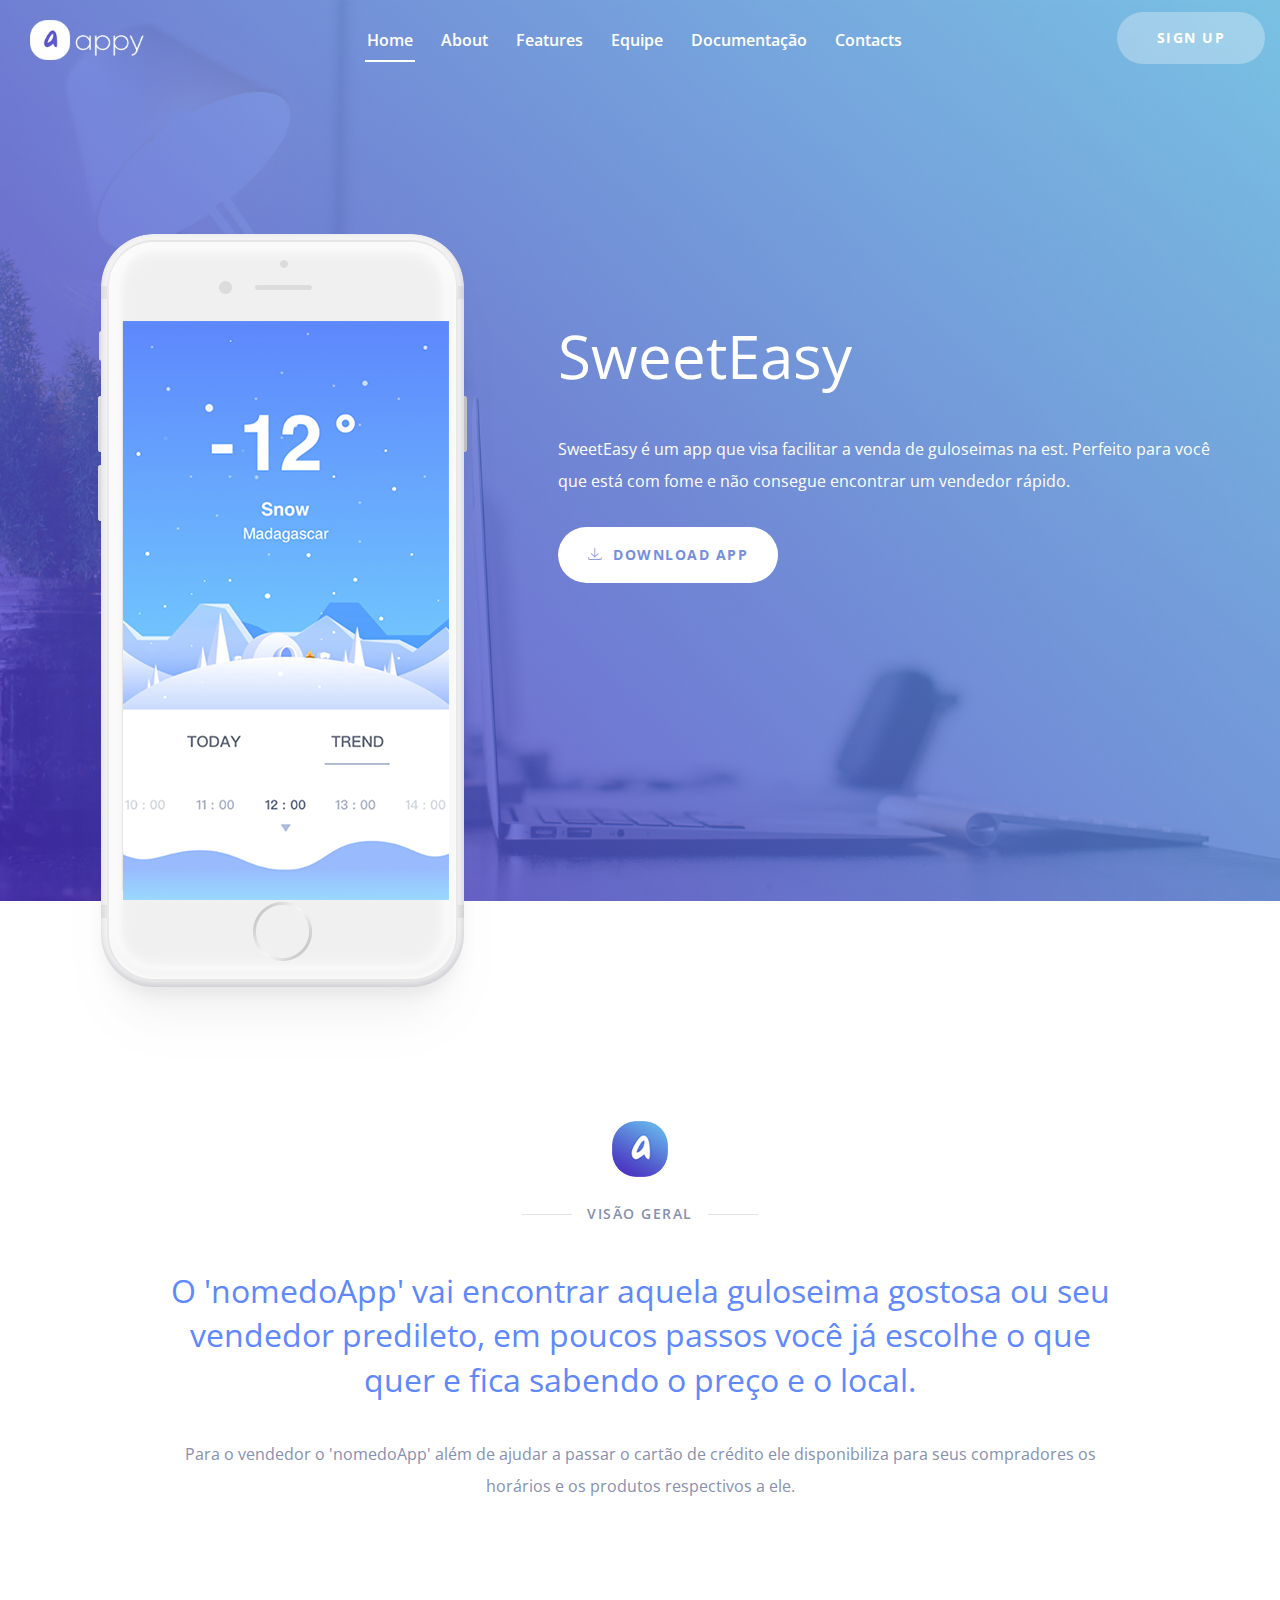
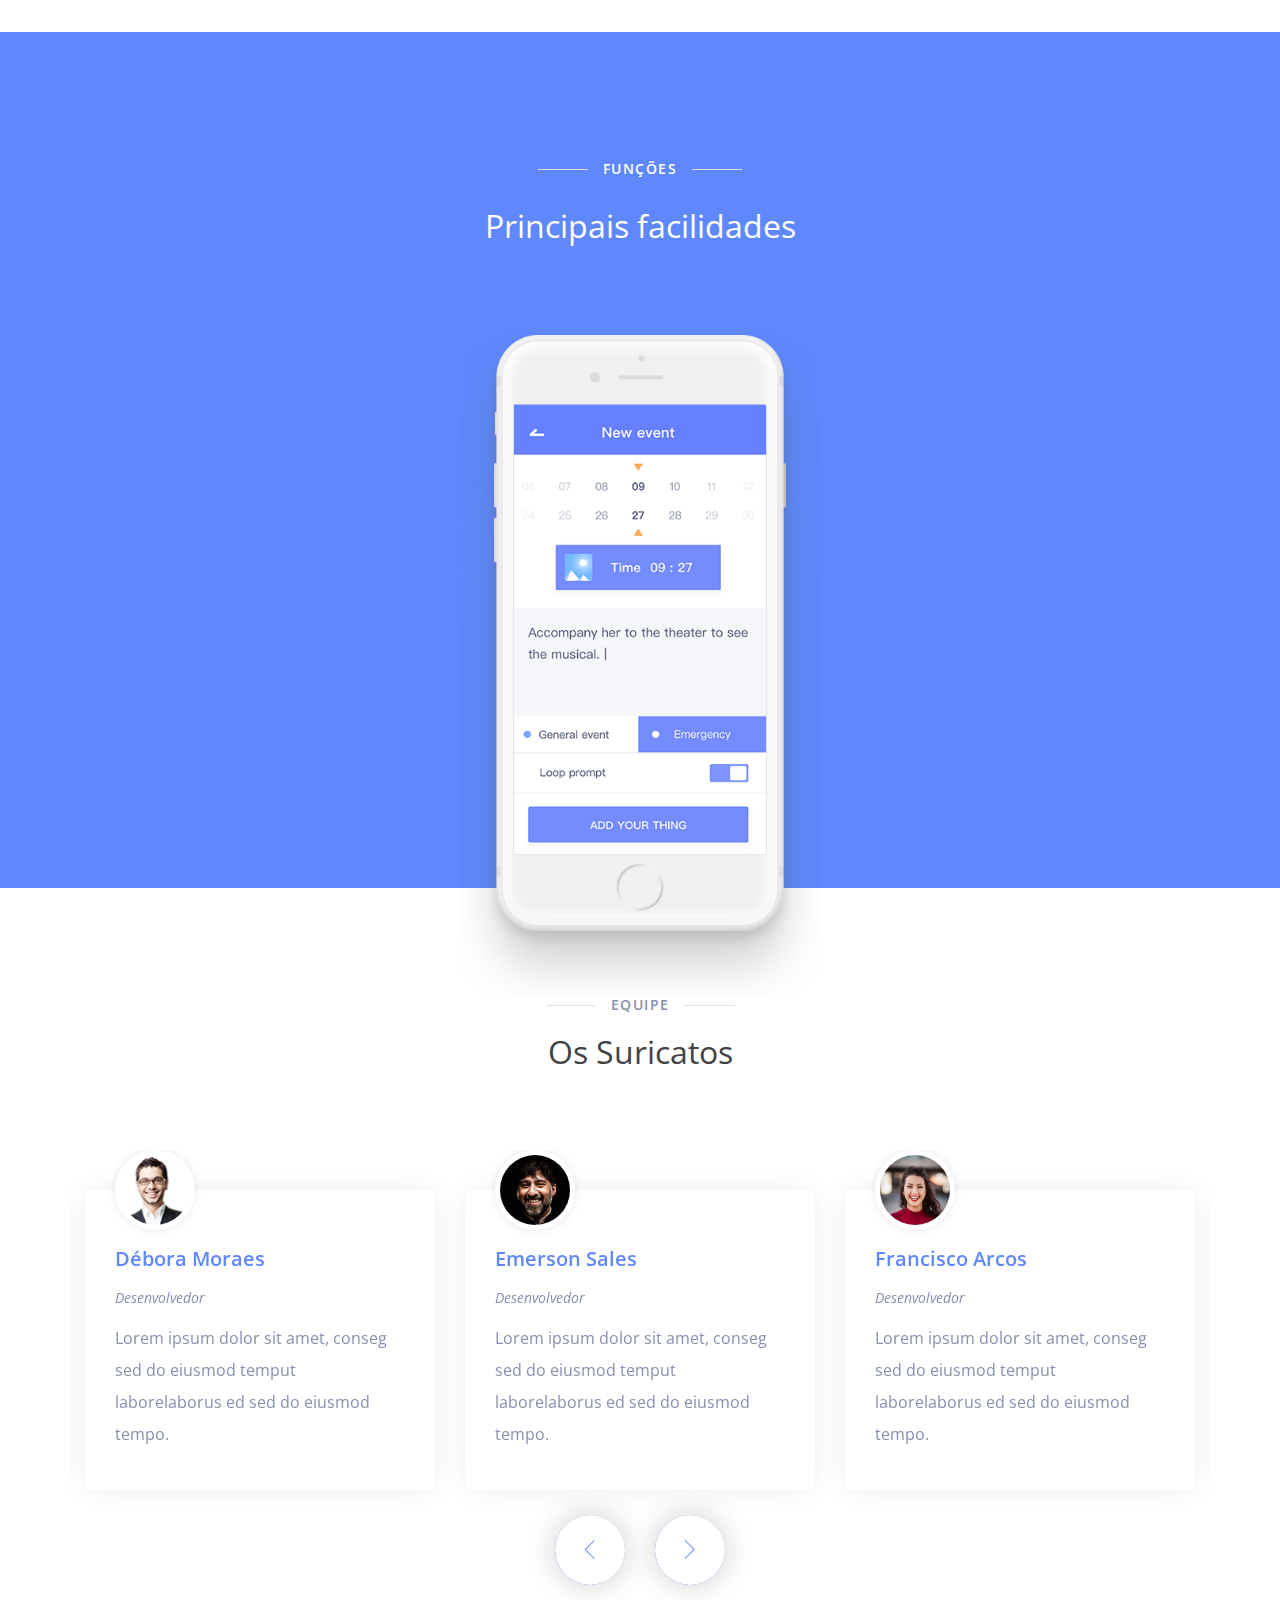
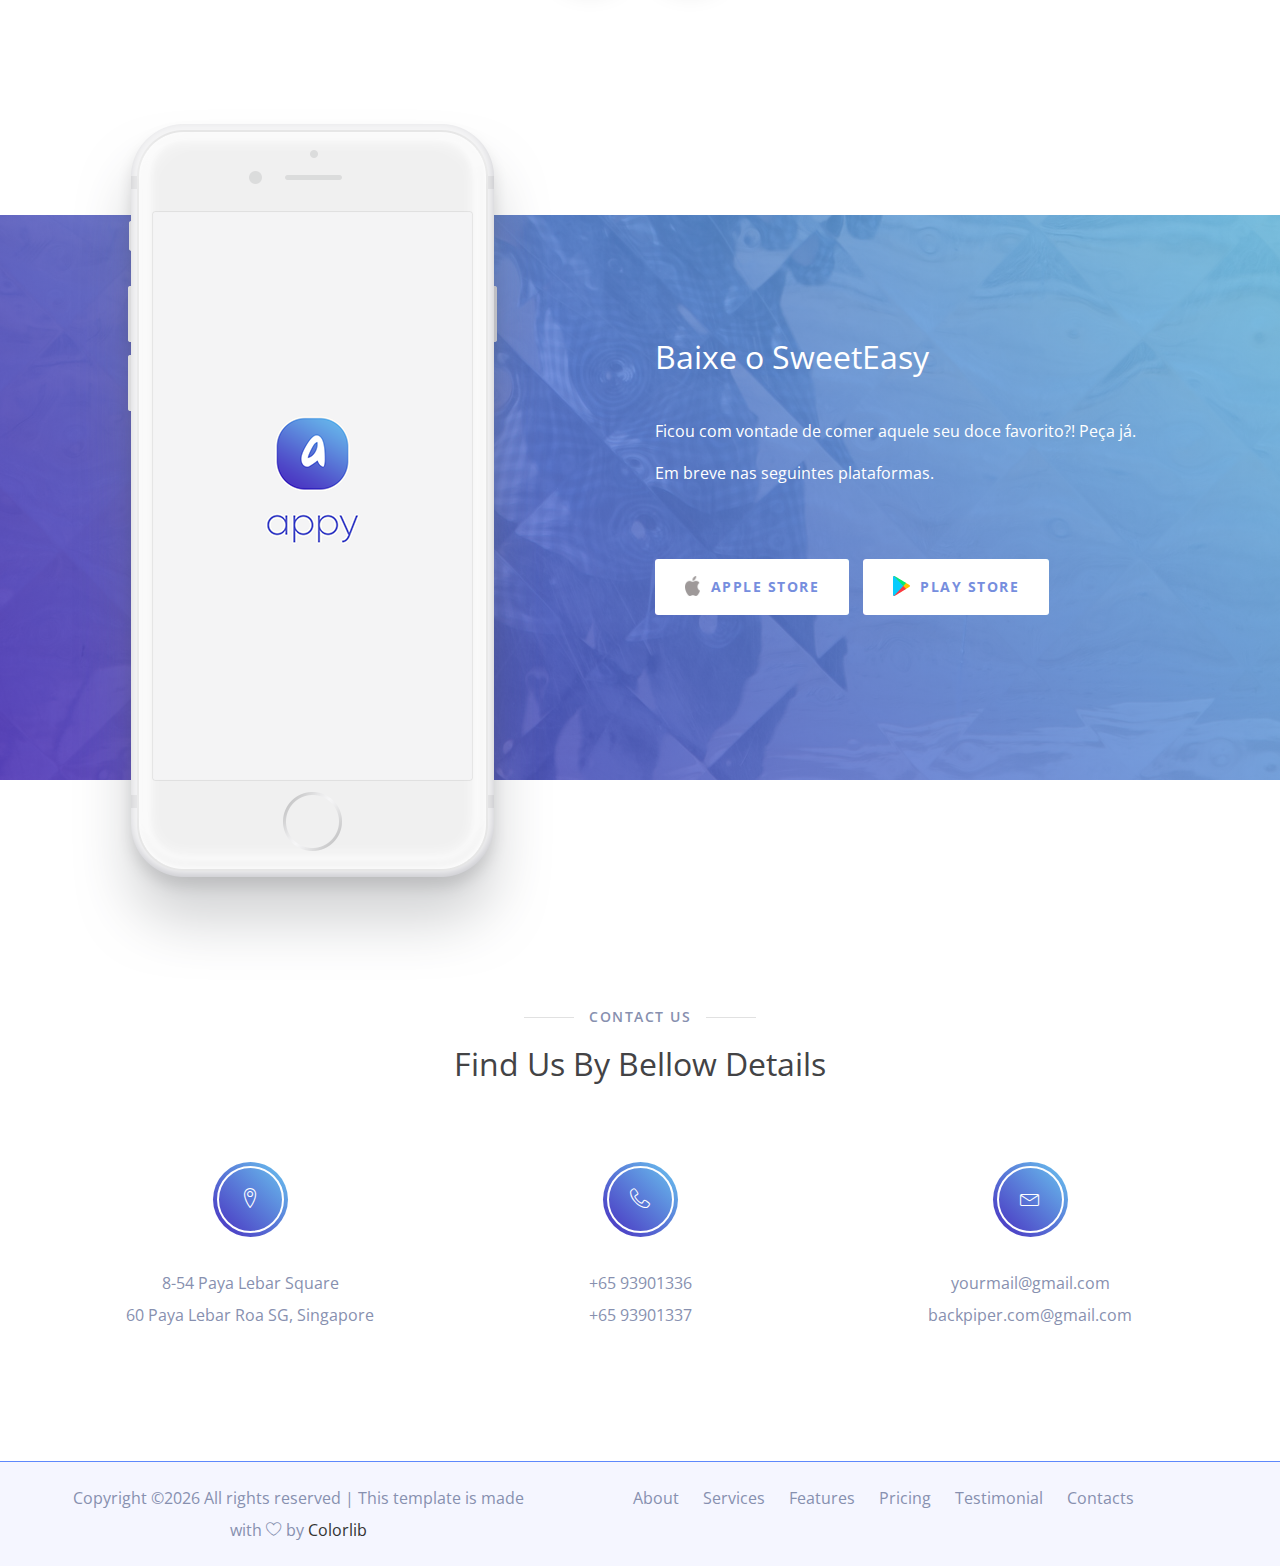
==== index.html @ 9c0e4e5e "Update index.html" ====
<!doctype html>
<html class="no-js" lang="zxx">

<head>
    <meta charset="utf-8">
    <meta name="author" content="Sumon Rahman">
    <meta name="description" content="">
    <meta name="keywords" content="HTML,CSS,XML,JavaScript">
    <meta http-equiv="x-ua-compatible" content="ie=edge">
    <meta name="viewport" content="width=device-width, initial-scale=1.0">
    <!-- Title -->
    <title>SweetEasy App</title>
    <!-- Place favicon.ico in the root directory -->
    <link rel="apple-touch-icon" href="images/apple-touch-icon.png">
    <link rel="shortcut icon" type="image/ico" href="images/favicon.ico" />
    <!-- Plugin-CSS -->
    <link rel="stylesheet" href="css/bootstrap.min.css">
    <link rel="stylesheet" href="css/owl.carousel.min.css">
    <link rel="stylesheet" href="css/linearicons.css">
    <link rel="stylesheet" href="css/magnific-popup.css">
    <link rel="stylesheet" href="css/animate.css">
    <!-- Main-Stylesheets -->
    <link rel="stylesheet" href="css/normalize.css">
    <link rel="stylesheet" href="style.css">
    <link rel="stylesheet" href="css/responsive.css">
    <script src="js/vendor/modernizr-2.8.3.min.js"></script>
    <!--[if lt IE 9]>
        <script src="//oss.maxcdn.com/html5shiv/3.7.2/html5shiv.min.js"></script>
        <script src="//oss.maxcdn.com/respond/1.4.2/respond.min.js"></script>
    <![endif]-->
</head>

<body data-spy="scroll" data-target=".mainmenu-area">
    <!-- Preloader-content -->
    <div class="preloader">
        <span><i class="lnr lnr-sun"></i></span>
    </div>
    <!-- MainMenu-Area -->
    <nav class="mainmenu-area" data-spy="affix" data-offset-top="200">
        <div class="container-fluid">
            <div class="navbar-header">
                <button type="button" class="navbar-toggle" data-toggle="collapse" data-target="#primary_menu">
                    <span class="icon-bar"></span>
                    <span class="icon-bar"></span>
                    <span class="icon-bar"></span>
                </button>
                <a class="navbar-brand" href="#"><img src="images/logo.png" alt="Logo"></a>
            </div>
            <div class="collapse navbar-collapse" id="primary_menu">
                <ul class="nav navbar-nav mainmenu">
                    <li class="active"><a href="#home_page">Home</a></li>
                    <li><a href="#about_page">About</a></li>
                    <li><a href="#features_page">Features</a></li>
                    <li><a href="#testimonial_page">Equipe</a></li>
                    <li><a href="blog.html">Documentação</a></li>
                    <li><a href="#contact_page">Contacts</a></li>
                </ul>
                <div class="right-button hidden-xs">
                    <a href="#">Sign Up</a>
                </div>
            </div>
        </div>
    </nav>
    <!-- MainMenu-Area-End -->
    <!-- Home-Area -->
    <header class="home-area overlay" id="home_page">
        <div class="container">
            <div class="row">
                <div class="col-xs-12 hidden-sm col-md-5">
                    <figure class="mobile-image wow fadeInUp" data-wow-delay="0.2s">
                        <img src="images/header-mobile.png" alt="">
                    </figure>
                </div>
                <div class="col-xs-12 col-md-7">
                    <div class="space-80 hidden-xs"></div>
                    <h1 class="wow fadeInUp" data-wow-delay="0.4s">SweetEasy</h1>
                    <div class="space-20"></div>
                    <div class="desc wow fadeInUp" data-wow-delay="0.6s">
                        <p>SweetEasy é um app que visa facilitar a venda de guloseimas na est. Perfeito para você que está com fome e não consegue encontrar um vendedor rápido.</p>
                    </div>
                    <div class="space-20"></div>
                    <a href="#" class="bttn-white wow fadeInUp" data-wow-delay="0.8s"><i class="lnr lnr-download"></i>Download App</a>
                </div>
            </div>
        </div>
    </header>
    <!-- Home-Area-End -->
    <!-- About-Area -->
    <section class="section-padding" id="about_page">
        <div class="container">
            <div class="row">
                <div class="col-xs-12 col-md-10 col-md-offset-1">
                    <div class="page-title text-center">
                        <img src="images/about-logo.png" alt="About Logo">
                        <div class="space-20"></div>
                        <h5 class="title">VISÃO GERAL</h5>
                        <div class="space-30"></div>
                        <h3 class="blue-color">O 'nomedoApp' vai encontrar aquela guloseima gostosa ou seu vendedor predileto, em poucos passos você já escolhe o que quer e fica sabendo o preço e o local.</h3>
                        <div class="space-20"></div>
                        <p>Para o vendedor o 'nomedoApp' além de ajudar a passar o cartão de crédito ele  disponibiliza para seus compradores os horários e os produtos respectivos a ele.</p>
                    </div>
                </div>
            </div>
        </div>
    </section>
    <!-- About-Area-End -->
    
    
    <!-- Feature-Area -->
    <section class="feature-area section-padding-top" id="features_page">
        <div class="container">
            <div class="row">
                <div class="col-xs-12 col-sm-8 col-sm-offset-2">
                    <div class="page-title text-center">
                        <h5 class="title">FUNÇÕES</h5>
                        <div class="space-10"></div>
                        <h3>Principais facilidades</h3>
                        <div class="space-60"></div>
                    </div>
                </div>
            </div>
            <div class="row">
                <div class="col-xs-12 col-sm-6 col-md-4">
                    <div class="service-box wow fadeInUp" data-wow-delay="0.2s">
                        <div class="box-icon">
                            <i class="lnr lnr-rocket"></i>
                        </div>
                        <h4>Fácil acesso</h4>
                        <p> Acesse a qualquer hora e a qualquer lugar de onde estiver na est.</p>
                    </div>
                    <div class="space-60"></div>
                    <div class="service-box wow fadeInUp" data-wow-delay="0.4s">
                        <div class="box-icon">
                            <i class="lnr lnr-paperclip"></i>
                        </div>
                        <h4>Múltiplas formas de pagamento</h4>
                        <p>Opte por pagar em dinheiro, cartão de crédito ou débito.</p>
                    </div>
                    <div class="space-60"></div>
                    <div class="service-box wow fadeInUp" data-wow-delay="0.6s">
                        <div class="box-icon">
                            <i class="lnr lnr-cloud-download"></i>
                        </div>
                        <h4>Reserva de guloseimas</h4>
                        <p>Reserve seu produto a qualquer hora.</p>
                    </div>
                    <div class="space-60"></div>
                </div>
                <div class="hidden-xs hidden-sm col-md-4">
                    <figure class="mobile-image">
                        <img src="images/feature-image.png" alt="Feature Photo">
                    </figure>
                </div>
                <div class="col-xs-12 col-sm-6 col-md-4">
                    <div class="service-box wow fadeInUp" data-wow-delay="0.2s">
                        <div class="box-icon">
                            <i class="lnr lnr-clock"></i>
                        </div>
                        <h4>Notificações</h4>
                        <p>Seja notificado quando o seu vendedor favorito estiver chegado.</p>
                    </div>
                    <div class="space-60"></div>
                    <div class="service-box wow fadeInUp" data-wow-delay="0.4s">
                        <div class="box-icon">
                            <i class="lnr lnr-laptop-phone"></i>
                        </div>
                        <h4>Filtro</h4>
                        <p>Filtre por vendedores, guloseimas ou opções de entrega.</p>
                    </div>
                    <div class="space-60"></div>
                    <div class="service-box wow fadeInUp" data-wow-delay="0.6s">
                        <div class="box-icon">
                            <i class="lnr lnr-cog"></i>
                        </div>
                        <h4>Favoritos</h4>
                        <p>Favorite os seus produtos ou vendedores preferidos.</p>
                    </div>
                    <div class="space-60"></div>
                </div>
            </div>
        </div>
    </section>
    <!-- Feature-Area-End -->

    


    <!-- Testimonial-Area -->
    <section class="testimonial-area" id="testimonial_page">
        <div class="container">
            <div class="row">
                <div class="col-xs-12">
                    <div class="page-title text-center">
                        <h5 class="title">Equipe</h5>
                        <h3 class="dark-color">Os Suricatos</h3>
                        <div class="space-60"></div>
                    </div>
                </div>
            </div>
            <div class="row">
                <div class="col-xs-12">
                    <div class="team-slide">
                        <div class="team-box">
                            <div class="team-image">
                                <img src="images/team-1.png" alt="">
                            </div>
                            <h4>Débora Moraes</h4>
                            <h6 class="position">Desenvolvedor</h6>
                            <p>Lorem ipsum dolor sit amet, conseg sed do eiusmod temput laborelaborus ed sed do eiusmod tempo.</p>
                        </div>
                        <div class="team-box">
                            <div class="team-image">
                                <img src="images/team-2.jpg" alt="">
                            </div>
                            <h4>Emerson Sales</h4>
                            <h6 class="position">Desenvolvedor</h6>
                            <p>Lorem ipsum dolor sit amet, conseg sed do eiusmod temput laborelaborus ed sed do eiusmod tempo.</p>
                        </div>
                        <div class="team-box">
                            <div class="team-image">
                                <img src="images/team-3.jpg" alt="">
                            </div>
                            <h4>Francisco Arcos</h4>
                            <h6 class="position">Desenvolvedor</h6>
                            <p>Lorem ipsum dolor sit amet, conseg sed do eiusmod temput laborelaborus ed sed do eiusmod tempo.</p>
                        </div>
                        <div class="team-box">
                            <div class="team-image">
                                <img src="images/team-1.png" alt="">
                            </div>
                            <h4>Lucyana Souza</h4>
                            <h6 class="position">Desenvolvedor</h6>
                            <p>Lorem ipsum dolor sit amet, conseg sed do eiusmod temput laborelaborus ed sed do eiusmod tempo.</p>
                        </div>
                        <div class="team-box">
                            <div class="team-image">
                                <img src="images/team-2.jpg" alt="">
                            </div>
                            <h4>Matheus Douglas</h4>
                            <h6 class="position">Desenvolvedor</h6>
                            <p>Lorem ipsum dolor sit amet, conseg sed do eiusmod temput laborelaborus ed sed do eiusmod tempo.</p>
                        </div>
                        <div class="team-box">
                            <div class="team-image">
                                <img src="images/team-3.jpg" alt="">
                            </div>
                            <h4>Miguel Vanderlei</h4>
                            <h6 class="position">Desenvolvedor</h6>
                            <p>Lorem ipsum dolor sit amet, conseg sed do eiusmod temput laborelaborus ed sed do eiusmod tempo.</p>
                        </div>
                    </div>
                </div>
            </div>
        </div>
    </section>
    <!-- Testimonial-Area-End -->
  
    <!-- Download-Area -->
    <div class="download-area overlay">
        <div class="container">
            <div class="row">
                <div class="col-xs-12 col-sm-6 hidden-sm">
                    <figure class="mobile-image">
                        <img src="images/download-image.png" alt="">
                    </figure>
                </div>
                <div class="col-xs-12 col-md-6 section-padding">
                    <h3 class="white-color">Baixe o SweetEasy</h3>
                    <div class="space-20"></div>
                    <p>Ficou com vontade de comer aquele seu doce favorito?! Peça já. </p>
                    <p>Em breve nas seguintes plataformas.  </p>
                    <div class="space-60"></div>
                    <a href="#" class="bttn-white sq"><img src="images/apple-icon.png" alt="apple icon"> Apple Store</a>
                    <a href="#" class="bttn-white sq"><img src="images/play-store-icon.png" alt="Play Store Icon"> Play Store</a>
                </div>
            </div>
        </div>
    </div>
    <!-- Download-Area-End -->
    
    <!-- Footer-Area -->
    <footer class="footer-area" id="contact_page">
        <div class="section-padding">
            <div class="container">
                <div class="row">
                    <div class="col-xs-12">
                        <div class="page-title text-center">
                            <h5 class="title">Contact US</h5>
                            <h3 class="dark-color">Find Us By Bellow Details</h3>
                            <div class="space-60"></div>
                        </div>
                    </div>
                </div>
                <div class="row">
                    <div class="col-xs-12 col-sm-4">
                        <div class="footer-box">
                            <div class="box-icon">
                                <span class="lnr lnr-map-marker"></span>
                            </div>
                            <p>8-54 Paya Lebar Square <br /> 60 Paya Lebar Roa SG, Singapore</p>
                        </div>
                        <div class="space-30 hidden visible-xs"></div>
                    </div>
                    <div class="col-xs-12 col-sm-4">
                        <div class="footer-box">
                            <div class="box-icon">
                                <span class="lnr lnr-phone-handset"></span>
                            </div>
                            <p>+65 93901336 <br /> +65 93901337</p>
                        </div>
                        <div class="space-30 hidden visible-xs"></div>
                    </div>
                    <div class="col-xs-12 col-sm-4">
                        <div class="footer-box">
                            <div class="box-icon">
                                <span class="lnr lnr-envelope"></span>
                            </div>
                            <p>yourmail@gmail.com <br /> backpiper.com@gmail.com
                            </p>
                        </div>
                    </div>
                </div>
            </div>
        </div>
        <!-- Footer-Bootom -->
        <div class="footer-bottom">
            <div class="container">
                <div class="row">
                    <div class="col-xs-12 col-md-5">
                        <!-- Link back to Colorlib can't be removed. Template is licensed under CC BY 3.0. -->
            <span>Copyright &copy;<script>document.write(new Date().getFullYear());</script> All rights reserved | This template is made with <i class="lnr lnr-heart" aria-hidden="true"></i> by <a href="https://colorlib.com" target="_blank">Colorlib</a></span>
            <!-- Link back to Colorlib can't be removed. Template is licensed under CC BY 3.0. -->
                        <div class="space-30 hidden visible-xs"></div>
                    </div>
                    <div class="col-xs-12 col-md-7">
                        <div class="footer-menu">
                            <ul>
                                <li><a href="#">About</a></li>
                                <li><a href="#">Services</a></li>
                                <li><a href="#">Features</a></li>
                                <li><a href="#">Pricing</a></li>
                                <li><a href="#">Testimonial</a></li>
                                <li><a href="#">Contacts</a></li>
                            </ul>
                        </div>
                    </div>
                </div>
            </div>
        </div>
        <!-- Footer-Bootom-End -->
    </footer>
    <!-- Footer-Area-End -->
    <!--Vendor-JS-->
    <script src="js/vendor/jquery-1.12.4.min.js"></script>
    <script src="js/vendor/jquery-ui.js"></script>
    <script src="js/vendor/bootstrap.min.js"></script>
    <!--Plugin-JS-->
    <script src="js/owl.carousel.min.js"></script>
    <script src="js/contact-form.js"></script>
    <script src="js/ajaxchimp.js"></script>
    <script src="js/scrollUp.min.js"></script>
    <script src="js/magnific-popup.min.js"></script>
    <script src="js/wow.min.js"></script>
    <!--Main-active-JS-->
    <script src="js/main.js"></script>
</body>

</html>
---- css/linearicons.css ----
@font-face {
	font-family: 'Linearicons-Free';
	src:url('../fonts/Linearicons-Free.eot?w118d');
	src:url('../fonts/Linearicons-Free.eot?#iefixw118d') format('embedded-opentype'),
		url('../fonts/Linearicons-Free.woff2?w118d') format('woff2'),
		url('../fonts/Linearicons-Free.woff?w118d') format('woff'),
		url('../fonts/Linearicons-Free.ttf?w118d') format('truetype'),
		url('../fonts/Linearicons-Free.svg?w118d#Linearicons-Free') format('svg');
	font-weight: normal;
	font-style: normal;
}

.lnr {
	font-family: 'Linearicons-Free';
	speak: none;
	font-style: normal;
	font-weight: normal;
	font-variant: normal;
	text-transform: none;
	line-height: 1;

	/* Better Font Rendering =========== */
	-webkit-font-smoothing: antialiased;
	-moz-osx-font-smoothing: grayscale;
}

.lnr-home:before {
	content: "\e800";
}
.lnr-apartment:before {
	content: "\e801";
}
.lnr-pencil:before {
	content: "\e802";
}
.lnr-magic-wand:before {
	content: "\e803";
}
.lnr-drop:before {
	content: "\e804";
}
.lnr-lighter:before {
	content: "\e805";
}
.lnr-poop:before {
	content: "\e806";
}
.lnr-sun:before {
	content: "\e807";
}
.lnr-moon:before {
	content: "\e808";
}
.lnr-cloud:before {
	content: "\e809";
}
.lnr-cloud-upload:before {
	content: "\e80a";
}
.lnr-cloud-download:before {
	content: "\e80b";
}
.lnr-cloud-sync:before {
	content: "\e80c";
}
.lnr-cloud-check:before {
	content: "\e80d";
}
.lnr-database:before {
	content: "\e80e";
}
.lnr-lock:before {
	content: "\e80f";
}
.lnr-cog:before {
	content: "\e810";
}
.lnr-trash:before {
	content: "\e811";
}
.lnr-dice:before {
	content: "\e812";
}
.lnr-heart:before {
	content: "\e813";
}
.lnr-star:before {
	content: "\e814";
}
.lnr-star-half:before {
	content: "\e815";
}
.lnr-star-empty:before {
	content: "\e816";
}
.lnr-flag:before {
	content: "\e817";
}
.lnr-envelope:before {
	content: "\e818";
}
.lnr-paperclip:before {
	content: "\e819";
}
.lnr-inbox:before {
	content: "\e81a";
}
.lnr-eye:before {
	content: "\e81b";
}
.lnr-printer:before {
	content: "\e81c";
}
.lnr-file-empty:before {
	content: "\e81d";
}
.lnr-file-add:before {
	content: "\e81e";
}
.lnr-enter:before {
	content: "\e81f";
}
.lnr-exit:before {
	content: "\e820";
}
.lnr-graduation-hat:before {
	content: "\e821";
}
.lnr-license:before {
	content: "\e822";
}
.lnr-music-note:before {
	content: "\e823";
}
.lnr-film-play:before {
	content: "\e824";
}
.lnr-camera-video:before {
	content: "\e825";
}
.lnr-camera:before {
	content: "\e826";
}
.lnr-picture:before {
	content: "\e827";
}
.lnr-book:before {
	content: "\e828";
}
.lnr-bookmark:before {
	content: "\e829";
}
.lnr-user:before {
	content: "\e82a";
}
.lnr-users:before {
	content: "\e82b";
}
.lnr-shirt:before {
	content: "\e82c";
}
.lnr-store:before {
	content: "\e82d";
}
.lnr-cart:before {
	content: "\e82e";
}
.lnr-tag:before {
	content: "\e82f";
}
.lnr-phone-handset:before {
	content: "\e830";
}
.lnr-phone:before {
	content: "\e831";
}
.lnr-pushpin:before {
	content: "\e832";
}
.lnr-map-marker:before {
	content: "\e833";
}
.lnr-map:before {
	content: "\e834";
}
.lnr-location:before {
	content: "\e835";
}
.lnr-calendar-full:before {
	content: "\e836";
}
.lnr-keyboard:before {
	content: "\e837";
}
.lnr-spell-check:before {
	content: "\e838";
}
.lnr-screen:before {
	content: "\e839";
}
.lnr-smartphone:before {
	content: "\e83a";
}
.lnr-tablet:before {
	content: "\e83b";
}
.lnr-laptop:before {
	content: "\e83c";
}
.lnr-laptop-phone:before {
	content: "\e83d";
}
.lnr-power-switch:before {
	content: "\e83e";
}
.lnr-bubble:before {
	content: "\e83f";
}
.lnr-heart-pulse:before {
	content: "\e840";
}
.lnr-construction:before {
	content: "\e841";
}
.lnr-pie-chart:before {
	content: "\e842";
}
.lnr-chart-bars:before {
	content: "\e843";
}
.lnr-gift:before {
	content: "\e844";
}
.lnr-diamond:before {
	content: "\e845";
}
.lnr-linearicons:before {
	content: "\e846";
}
.lnr-dinner:before {
	content: "\e847";
}
.lnr-coffee-cup:before {
	content: "\e848";
}
.lnr-leaf:before {
	content: "\e849";
}
.lnr-paw:before {
	content: "\e84a";
}
.lnr-rocket:before {
	content: "\e84b";
}
.lnr-briefcase:before {
	content: "\e84c";
}
.lnr-bus:before {
	content: "\e84d";
}
.lnr-car:before {
	content: "\e84e";
}
.lnr-train:before {
	content: "\e84f";
}
.lnr-bicycle:before {
	content: "\e850";
}
.lnr-wheelchair:before {
	content: "\e851";
}
.lnr-select:before {
	content: "\e852";
}
.lnr-earth:before {
	content: "\e853";
}
.lnr-smile:before {
	content: "\e854";
}
.lnr-sad:before {
	content: "\e855";
}
.lnr-neutral:before {
	content: "\e856";
}
.lnr-mustache:before {
	content: "\e857";
}
.lnr-alarm:before {
	content: "\e858";
}
.lnr-bullhorn:before {
	content: "\e859";
}
.lnr-volume-high:before {
	content: "\e85a";
}
.lnr-volume-medium:before {
	content: "\e85b";
}
.lnr-volume-low:before {
	content: "\e85c";
}
.lnr-volume:before {
	content: "\e85d";
}
.lnr-mic:before {
	content: "\e85e";
}
.lnr-hourglass:before {
	content: "\e85f";
}
.lnr-undo:before {
	content: "\e860";
}
.lnr-redo:before {
	content: "\e861";
}
.lnr-sync:before {
	content: "\e862";
}
.lnr-history:before {
	content: "\e863";
}
.lnr-clock:before {
	content: "\e864";
}
.lnr-download:before {
	content: "\e865";
}
.lnr-upload:before {
	content: "\e866";
}
.lnr-enter-down:before {
	content: "\e867";
}
.lnr-exit-up:before {
	content: "\e868";
}
.lnr-bug:before {
	content: "\e869";
}
.lnr-code:before {
	content: "\e86a";
}
.lnr-link:before {
	content: "\e86b";
}
.lnr-unlink:before {
	content: "\e86c";
}
.lnr-thumbs-up:before {
	content: "\e86d";
}
.lnr-thumbs-down:before {
	content: "\e86e";
}
.lnr-magnifier:before {
	content: "\e86f";
}
.lnr-cross:before {
	content: "\e870";
}
.lnr-menu:before {
	content: "\e871";
}
.lnr-list:before {
	content: "\e872";
}
.lnr-chevron-up:before {
	content: "\e873";
}
.lnr-chevron-down:before {
	content: "\e874";
}
.lnr-chevron-left:before {
	content: "\e875";
}
.lnr-chevron-right:before {
	content: "\e876";
}
.lnr-arrow-up:before {
	content: "\e877";
}
.lnr-arrow-down:before {
	content: "\e878";
}
.lnr-arrow-left:before {
	content: "\e879";
}
.lnr-arrow-right:before {
	content: "\e87a";
}
.lnr-move:before {
	content: "\e87b";
}
.lnr-warning:before {
	content: "\e87c";
}
.lnr-question-circle:before {
	content: "\e87d";
}
.lnr-menu-circle:before {
	content: "\e87e";
}
.lnr-checkmark-circle:before {
	content: "\e87f";
}
.lnr-cross-circle:before {
	content: "\e880";
}
.lnr-plus-circle:before {
	content: "\e881";
}
.lnr-circle-minus:before {
	content: "\e882";
}
.lnr-arrow-up-circle:before {
	content: "\e883";
}
.lnr-arrow-down-circle:before {
	content: "\e884";
}
.lnr-arrow-left-circle:before {
	content: "\e885";
}
.lnr-arrow-right-circle:before {
	content: "\e886";
}
.lnr-chevron-up-circle:before {
	content: "\e887";
}
.lnr-chevron-down-circle:before {
	content: "\e888";
}
.lnr-chevron-left-circle:before {
	content: "\e889";
}
.lnr-chevron-right-circle:before {
	content: "\e88a";
}
.lnr-crop:before {
	content: "\e88b";
}
.lnr-frame-expand:before {
	content: "\e88c";
}
.lnr-frame-contract:before {
	content: "\e88d";
}
.lnr-layers:before {
	content: "\e88e";
}
.lnr-funnel:before {
	content: "\e88f";
}
.lnr-text-format:before {
	content: "\e890";
}
.lnr-text-format-remove:before {
	content: "\e891";
}
.lnr-text-size:before {
	content: "\e892";
}
.lnr-bold:before {
	content: "\e893";
}
.lnr-italic:before {
	content: "\e894";
}
.lnr-underline:before {
	content: "\e895";
}
.lnr-strikethrough:before {
	content: "\e896";
}
.lnr-highlight:before {
	content: "\e897";
}
.lnr-text-align-left:before {
	content: "\e898";
}
.lnr-text-align-center:before {
	content: "\e899";
}
.lnr-text-align-right:before {
	content: "\e89a";
}
.lnr-text-align-justify:before {
	content: "\e89b";
}
.lnr-line-spacing:before {
	content: "\e89c";
}
.lnr-indent-increase:before {
	content: "\e89d";
}
.lnr-indent-decrease:before {
	content: "\e89e";
}
.lnr-pilcrow:before {
	content: "\e89f";
}
.lnr-direction-ltr:before {
	content: "\e8a0";
}
.lnr-direction-rtl:before {
	content: "\e8a1";
}
.lnr-page-break:before {
	content: "\e8a2";
}
.lnr-sort-alpha-asc:before {
	content: "\e8a3";
}
.lnr-sort-amount-asc:before {
	content: "\e8a4";
}
.lnr-hand:before {
	content: "\e8a5";
}
.lnr-pointer-up:before {
	content: "\e8a6";
}
.lnr-pointer-right:before {
	content: "\e8a7";
}
.lnr-pointer-down:before {
	content: "\e8a8";
}
.lnr-pointer-left:before {
	content: "\e8a9";
}
---- style.css ----
/*-----------------------------------------------------------------------------------
Template Name: Appy HTML5 Template,
Template URI: http://www.themectg.com
Description: This is html5 template
Author: Ashekur Rahman Hridoy
Author URI: http://www.facebook.com/ashekur.rahman.hridoy
Version: 1.0
-----------------------------------------------------------------------------------
CSS INDEX
===================
1. Google font
2. Theme Default CSS
3. Button-Style
4. Helper-Classes
5. MainMenu-Area
6. Page-Title
7. Home-Area
8. Progress-Area
9. Video-Area
10. Feature-Area
11. Service-Box
12. Testimonial-Area
13. Gallery-Area
14. Download-Area
15. Price-Area
16. Questions-area
17. Subscribe-Form
18. Footer-Area
19. ScrollUp-Button
20. Blog-Post
21. Pagination
22. Comment-Respond
23. Form-Stype
-----------------------------------------------------------------------------------*/

/*-----------------
1. Google font
------------------*/

@import url('https://fonts.googleapis.com/css?family=Open+Sans:300,400,400i,600,700,800');

/*-------------------
2. Theme Default CSS
--------------------*/

* {
    outline: none;
}

a {
    text-decoration: none;
    outline: none;
    -webkit-transition: 0.4s;
    -o-transition: 0.4s;
    transition: 0.4s;
    color: #333333;
}

input:focus,
button:focus,
a:focus,
a:hover {
    text-decoration: none;
    outline: none;
    color: #768ede;
}

img {
    max-width: 100%;
    height: auto;
}

h1,
h2,
h3,
h4,
h5,
h6 {
    margin: 0 0 15px;
    font-weight: 400;
    line-height: 1.4em;
}

h1 {
    font-size: 60px;
}

h2 {
    font-size: 50px;
}

h3 {
    font-size: 32px;
}

html,
body {
    height: 100%
}

body {
    font-family: 'Open Sans', sans-serif;
    font-weight: 400;
    font-size: 16px;
    line-height: 32px;
    color: #8790af;
}


/* Remove Chrome Input Field's Unwanted Yellow Background Color */

input:-webkit-autofill,
input:-webkit-autofill:hover,
input:-webkit-autofill:focus {
    -webkit-box-shadow: 0 0 0px 1000px white inset !important;
}

/*-- 3. Button-Style --*/

.bttn-white {
    position: relative;
    background: rgb(72, 44, 191);
    background: -webkit-linear-gradient(45deg, rgba(72, 44, 191, 1) 0%, rgba(106, 198, 240, 1) 100%);
    background: -o-linear-gradient(45deg, rgba(72, 44, 191, 1) 0%, rgba(106, 198, 240, 1) 100%);
    background: linear-gradient(45deg, rgba(72, 44, 191, 1) 0%, rgba(106, 198, 240, 1) 100%);
    filter: progid:DXImageTransform.Microsoft.gradient( startColorstr='#482cbf', endColorstr='#6ac6f0', GradientType=1);
    overflow: hidden;
    z-index: 1;
    margin-right: 10px;
    border: none;
}

.bttn-white img {
    height: 20px;
    margin-right: 5px;
    margin-top: -5px;
    display: inline-block;
}



.bttn-white:before {
    content: "";
    position: absolute;
    left: 0;
    top: 0;
    width: 100%;
    height: 100%;
    background-color: #ffffff;
    z-index: -1;
    -webkit-transition: 0.3s;
    -o-transition: 0.3s;
    transition: 0.3s;
    opacity: 1;
}

.bttn-white.active,
.bttn-white:hover {
    color: #ffffff;
}

.bttn-white.active:before,
.bttn-white:hover:before {
    opacity: 0;
}

.bttn-default,
.bttn-white {
    padding: 12px 30px;
    background-color: #ffffff;
    display: inline-block;
    color: #768ede;
    text-transform: uppercase;
    border-radius: 50px;
    letter-spacing: 1.5px;
    font-weight: 700;
    font-size: 14px;
    -webkit-transition: 0.3s;
    -o-transition: 0.3s;
    transition: 0.3s;
    border: none;
}

.bttn-default .lnr,
.bttn-white .lnr {
    margin-right: 10px;
}


.bttn-default {
    padding: 12px 40px;
    /* Permalink - use to edit and share this gradient: http://colorzilla.com/gradient-editor/#482cbf+0,6ac6f0+100 */
    background: rgb(72, 44, 191);
    /* Old browsers */
    /* FF3.6-15 */
    background: -webkit-linear-gradient(45deg, rgba(72, 44, 191, 1) 0%, rgba(106, 198, 240, 1) 100%);
    /* Chrome10-25,Safari5.1-6 */
    background: -o-linear-gradient(45deg, rgba(72, 44, 191, 1) 0%, rgba(106, 198, 240, 1) 100%);
    background: linear-gradient(45deg, rgba(72, 44, 191, 1) 0%, rgba(106, 198, 240, 1) 100%);
    /* W3C, IE10+, FF16+, Chrome26+, Opera12+, Safari7+ */
    filter: progid:DXImageTransform.Microsoft.gradient( startColorstr='#482cbf', endColorstr='#6ac6f0', GradientType=1);
    color: #ffffff;
    -webkit-box-shadow: 0 0 0 0 rgba(0, 0, 0, 0.1);
    box-shadow: 0 0 0 0 rgba(0, 0, 0, 0.1);
    -webkit-transform: translateY(0);
    -ms-transform: translateY(0);
    transform: translateY(0);
}

.bttn-default:hover {
    color: #ffffff;
    -webkit-box-shadow: 0 25px 50px -20px rgba(0, 0, 0, 0.6);
    box-shadow: 0 25px 50px -20px rgba(0, 0, 0, 0.6);
    -webkit-transform: translateY(-5px);
    -ms-transform: translateY(-5px);
    transform: translateY(-5px);
}

.sq {
    border-radius: 3px !important;
}


/*-- 4. Helper-Classes --*/

.section-padding-top {
    padding-top: 120px;
}

.section-padding {
    padding-top: 120px;
    padding-bottom: 120px;
}

.upper {
    text-transform: uppercase;
}

.angle,
.overlay {
    position: relative;
    z-index: 1;
}

.overlay:before {
    content: "";
    position: absolute;
    left: 0;
    top: 0;
    width: 100%;
    height: 100%;
    /* Permalink - use to edit and share this gradient: http://colorzilla.com/gradient-editor/#482cbf+0,6ac6f0+100 */
    background: rgb(72, 44, 191);
    /* Old browsers */
    /* FF3.6-15 */
    background: -webkit-linear-gradient(45deg, rgba(72, 44, 191, 1) 0%, rgba(106, 198, 240, 1) 100%);
    /* Chrome10-25,Safari5.1-6 */
    background: -o-linear-gradient(45deg, rgba(72, 44, 191, 1) 0%, rgba(106, 198, 240, 1) 100%);
    background: linear-gradient(45deg, rgba(72, 44, 191, 1) 0%, rgba(106, 198, 240, 1) 100%);
    /* W3C, IE10+, FF16+, Chrome26+, Opera12+, Safari7+ */
    filter: progid:DXImageTransform.Microsoft.gradient( startColorstr='#482cbf', endColorstr='#6ac6f0', GradientType=1);
    opacity: 0.8;
    /* IE6-9 fallback on horizontal gradient */
    z-index: -2;
}

.angle:after {
    content: "";
    position: absolute;
    left: 0;
    bottom: 0;
    width: 100%;
    height: 150px;
    background: rgba(0, 0, 0, 0) -webkit-linear-gradient(left bottom, #ffffff 50%, transparent 50%) repeat scroll 0 0;
    background: rgba(0, 0, 0, 0) -webkit-gradient(linear, left bottom, right top, color-stop(50%, #ffffff), color-stop(50%, transparent)) repeat scroll 0 0;
    background: rgba(0, 0, 0, 0) -o-linear-gradient(left bottom, #ffffff 50%, transparent 50%) repeat scroll 0 0;
    background: rgba(0, 0, 0, 0) linear-gradient(to right top, #ffffff 50%, transparent 50%) repeat scroll 0 0;
    z-index: -1;
}

.dark-color {
    color: #434345
}

.blue-color {
    color: #5e88fc;
}

.white-color {
    color: #ffffff !important;
}

.gray-bg {
    background-color: #f5f6ff;
}

/*-- 5. MainMenu-Area --*/

.mainmenu-area {
    position: absolute;
    left: 0;
    top: 0;
    width: 100%;
    z-index: 9999;
    padding: 20px 140px 15px 0;
    background: transparent;
    -webkit-transition: 0.3s;
    -o-transition: 0.3s;
    transition: 0.3s;
}

.mainmenu-area:before {
    content: '';
    position: absolute;
    left: 0;
    top: 0;
    width: 100%;
    height: 100%;
    background: rgb(72, 44, 191);
    background: -webkit-linear-gradient(45deg, rgba(72, 44, 191, 1) 0%, rgba(106, 198, 240, 1) 100%);
    background: -o-linear-gradient(45deg, rgba(72, 44, 191, 1) 0%, rgba(106, 198, 240, 1) 100%);
    background: linear-gradient(45deg, rgba(72, 44, 191, 1) 0%, rgba(106, 198, 240, 1) 100%);
    filter: progid:DXImageTransform.Microsoft.gradient( startColorstr='#482cbf', endColorstr='#6ac6f0', GradientType=1);
    z-index: -1;
    opacity: 0;
    -webkit-transition: 0.3s;
    -o-transition: 0.3s;
    transition: 0.3s;
}

.mainmenu-area.affix {
    position: fixed;
    top: 0;
}

.mainmenu-area.affix:before {
    opacity: 1;
}

.mainmenu-area .right-button {
    position: absolute;
    right: 15px;
    top: 12px;
}

.mainmenu-area .right-button a {
    color: #ffffff;
    padding: 10px 40px;
    border-radius: 50px;
    background-color: rgba(255, 255, 255, 0.3);
    display: inline-block;
    text-transform: uppercase;
    letter-spacing: 1.5px;
    font-weight: 700;
    font-size: 14px;
}

.mainmenu-area .right-button a:hover {
    background-color: rgba(255, 255, 255, 1);
    color: #768ede;
}

.mainmenu-area ul.mainmenu {
    text-align: center;
    float: none;
    display: block;
}

.mainmenu-area ul.mainmenu li {
    float: none;
    display: inline-block;
    text-align: center;
}

.mainmenu-area ul.nav.navbar-nav li a {
    color: #ffffff;
    padding: 10px 2px;
    text-transform: capitalize;
    background: transparent;
    font-weight: 600;
    border-bottom: 2px solid transparent;
    margin: 0 15px;
}

.mainmenu-area ul.nav.navbar-nav li a:hover,
.mainmenu-area ul.nav.navbar-nav li.active a {
    border-bottom-color: #ffffff;
}

.mainmenu-area .navbar-brand {
    height: auto;
    padding: 0 15px;
}

.mainmenu-area .navbar-brand img {
    height: 40px;
}

/*-- 6. Page-Title --*/

.page-title .title {
    position: relative;
    display: inline-block;
    text-transform: uppercase;
    letter-spacing: 1.5px;
    color: #8790af;
    font-weight: 600;
}

.text-center.page-title .title:before,
.page-title .title:after {
    content: '';
    width: 50px;
    height: 1px;
    display: inline-block;
    background-color: #e1e1e1;
    margin: 0 15px;
    -webkit-transform: translateY(-4px);
    -ms-transform: translateY(-4px);
    transform: translateY(-4px);
}

/*-- 7. Home-Area --*/

.home-area {
    width: 100%;
    background: url('images/header-bg.jpg') no-repeat scroll center bottom / cover;
    padding-top: 26vh;
    color: #ffffff;
    margin-bottom: 100px;
}

.home-area .mobile-image {
    margin-right: 0;
    margin-left: 0;
    margin-bottom: -158px;
}

/*-- 8. Progress-Area --*/

.progress-area {
    background-image: url('images/progress-bg.jpg');
    background-repeat: no-repeat;
    background-position: right center;
    background-size: auto 100%;
    margin-top: 90px;
    margin-bottom: 220px;
}

.progress-area .mobile-image {
    margin-top: -90px;
    margin-bottom: -153px;
}

/*-- 9. Video-Area --*/

.video-area {
    background-image: url('images/video-bg.jpg');
    background-repeat: no-repeat;
    background-position: left center;
    background-size: auto 100%;
    margin-bottom: 120px;
}

.video-photo {
    position: relative;
    border-radius: 5px;
    overflow: hidden;
}

.video-photo > img {
    width: 100%;
}

.video-area a.video-button {
    position: absolute;
    top: 50%;
    left: 50%;
    -webkit-transform: translate(-50%, -50%);
    -ms-transform: translate(-50%, -50%);
    transform: translate(-50%, -50%);
    border-radius: 50%;
}

/*-- 10. Feature-Area --*/

.feature-area {
    color: #ffffff;
    background-color: #5e88fc;
    background-image: url('images/feature-bg.png');
    background-position: bottom -120px center;
    background-repeat: no-repeat;
    background-size: auto 94%;
    margin-bottom: 142px;
}

.feature-area .page-title .title {
    color: #ffffff;
}

.feature-area .mobile-image {
    margin-bottom: -142px;
}

/*-- 11. Service-Box --*/

.service-box {
    position: relative;
    padding-left: 100px;
}

.team-slide .owl-controls .owl-nav > div,
.service-box .box-icon {
    position: absolute;
    left: 0;
    top: 0;
    width: 70px;
    height: 70px;
    border-radius: 100%;
    text-align: center;
    font-size: 20px;
    line-height: 72px;
    /* Permalink - use to edit and share this gradient: http://colorzilla.com/gradient-editor/#482cbf+0,6ac6f0+100 */
    background: rgb(72, 44, 191);
    /* Old browsers */
    /* FF3.6-15 */
    background: -webkit-linear-gradient(45deg, rgba(72, 44, 191, 1) 0%, rgba(106, 198, 240, 1) 100%);
    /* Chrome10-25,Safari5.1-6 */
    background: -o-linear-gradient(45deg, rgba(72, 44, 191, 1) 0%, rgba(106, 198, 240, 1) 100%);
    background: linear-gradient(45deg, rgba(72, 44, 191, 1) 0%, rgba(106, 198, 240, 1) 100%);
    /* W3C, IE10+, FF16+, Chrome26+, Opera12+, Safari7+ */
    filter: progid:DXImageTransform.Microsoft.gradient( startColorstr='#482cbf', endColorstr='#6ac6f0', GradientType=1);
    overflow: hidden;
    z-index: 1;
    color: #5e88fc;
    -webkit-transition: 0.3s;
    -o-transition: 0.3s;
    transition: 0.3s;
    -webkit-box-shadow: 0 0 30px 0 rgba(0, 0, 0, 0.2);
    box-shadow: 0 0 30px 0 rgba(0, 0, 0, 0.2);
}

.team-slide .owl-controls .owl-nav > div:hover,
.service-box:hover .box-icon {
    color: #ffffff;
}

.team-slide .owl-controls .owl-nav > div:before,
.service-box .box-icon:before {
    content: '';
    position: absolute;
    left: 0;
    top: 0;
    width: 100%;
    height: 100%;
    background-color: #ffffff;
    z-index: -1;
    -webkit-transition: 0.3s;
    -o-transition: 0.3s;
    transition: 0.3s;
    opacity: 1;
}

.team-slide .owl-controls .owl-nav > div:hover:before,
.service-box:hover .box-icon:before {
    opacity: 0;
}

.service-box h4 {
    margin-bottom: 10px;
}

/*-- 12. Testimonial-Area --*/

.testimonial-area {
    padding-top: 60px;
    padding-bottom: 120px;
}

.team-box {
    position: relative;
    padding: 55px 30px 30px 30px;
    -webkit-box-shadow: 0 0 30px -5px rgba(0, 0, 0, 0.1);
    box-shadow: 0 0 30px -5px rgba(0, 0, 0, 0.1);
    border-radius: 5px;
    margin-top: 40px;
    -webkit-transition: 0.3s;
    -o-transition: 0.3s;
    transition: 0.3s;
    margin-bottom: 30px;
    margin-left: 15px;
    margin-right: 15px;
}

.team-box:hover {
    -webkit-box-shadow: 0 0 60px 0 rgba(0, 0, 0, 0.1);
    box-shadow: 0 0 60px 0 rgba(0, 0, 0, 0.1);
}

.team-box .team-image {
    position: absolute;
    top: -40px;
    width: 80px;
    height: 80px;
    border-radius: 100%;
    background-color: #ffffff;
    text-align: center;
    overflow: hidden;
    border: 5px solid #ffffff;
    -webkit-box-shadow: 0 0 10px 0 rgba(0, 0, 0, 0.1);
    box-shadow: 0 0 10px 0 rgba(0, 0, 0, 0.1)
}

.team-box h4 {
    color: #5e88fc;
    font-weight: 600;
    font-size: 20px;
}

.team-box h6.position {
    font-size: 14px;
    font-style: italic;
    font-weight: 400;
}

.team-slide .owl-controls .owl-nav > div {
    position: absolute;
    top: 50%;
    left: auto;
    right: 100%;
    -webkit-transform: translateY(-50%);
    -ms-transform: translateY(-50%);
    transform: translateY(-50%)
}

.team-slide .owl-controls .owl-nav > div.owl-next {
    right: auto;
    left: 100%;
}

/*-- 13. Gallery-Area --*/

.gallery-area {
    /* Permalink - use to edit and share this gradient: http://colorzilla.com/gradient-editor/#482cbf+0,6ac6f0+100 */
    background: rgb(72, 44, 191);
    /* Old browsers */
    /* FF3.6-15 */
    background: -webkit-linear-gradient(45deg, rgba(72, 44, 191, 1) 0%, rgba(106, 198, 240, 1) 100%);
    /* Chrome10-25,Safari5.1-6 */
    background: -o-linear-gradient(45deg, rgba(72, 44, 191, 1) 0%, rgba(106, 198, 240, 1) 100%);
    background: linear-gradient(45deg, rgba(72, 44, 191, 1) 0%, rgba(106, 198, 240, 1) 100%);
    /* W3C, IE10+, FF16+, Chrome26+, Opera12+, Safari7+ */
    filter: progid:DXImageTransform.Microsoft.gradient( startColorstr='#482cbf', endColorstr='#6ac6f0', GradientType=1);
    /* IE6-9 fallback on horizontal gradient */
    color: #ffffff;
}

.gallery-slide .owl-stage-outer {
    background: url('images/mobile-screen.png') no-repeat center right / auto 100%;

}

.gallery-slide .item {
    margin: 58px 17px 70px 15px;
    overflow: hidden;
    border-radius: 2px;
}

.gallery-slide .owl-controls {
    position: static;
    text-align: right;
    padding-right: 80px;
}

.gallery-slide .owl-controls .owl-nav > div {
    display: inline-block;
    background-color: #ffffff;
    width: 70px;
    height: 70px;
    border-radius: 50%;
    text-align: center;
    line-height: 70px;
    color: rgba(72, 44, 191, 1);
    margin: 5px;
}

.gallery-slide .owl-controls .owl-dots .owl-dot {
    display: inline-block;
    margin: 3px;
}

.gallery-slide .owl-controls .owl-dots .owl-dot span {
    display: inline-block;
    width: 5px;
    height: 5px;
    margin: 5px;
    border-radius: 50%;
    background-color: #ffffff;
    opacity: 0.5;
    -webkit-transition: 0.3s;
    -o-transition: 0.3s;
    transition: 0.3s;
    -webkit-transform: scale(1);
    -ms-transform: scale(1);
    transform: scale(1);
}

.gallery-slide .owl-controls .owl-dots .owl-dot.active span {
    opacity: 1;
    -webkit-transform: scale(2);
    -ms-transform: scale(2);
    transform: scale(2);
}

/*-- 14. Download-Area --*/

.download-area {
    background-image: url('images/download-bg.png');
    background-repeat: no-repeat;
    background-position: center center;
    background-size: cover;
    margin-top: 70px;
    margin-bottom: 100px;
    color: #ffffff;
}

.download-area .mobile-image {
    margin-top: -106px;
    margin-bottom: -200px;
}

/*-- 15. Price-Area --*/

.price-box {
    border-radius: 5px;
    overflow: hidden;
    text-align: center;
    color: #8790af;
    -webkit-box-shadow: 0 0 15px -5px rgba(0, 0, 0, 0.1);
    box-shadow: 0 0 15px -5px rgba(0, 0, 0, 0.1);
    -webkit-transition: 0.3s;
    -o-transition: 0.3s;
    transition: 0.3s;
}

.price-box:hover {
    -webkit-box-shadow: 0 0 50px -15px #4d43c6;
    box-shadow: 0 0 50px -15px #4d43c6;
}

.price-box .price-header {
    background-color: #f2f3fc;
    padding: 40px;
    color: #768ede;
    /* Permalink - use to edit and share this gradient: http://colorzilla.com/gradient-editor/#482cbf+0,6ac6f0+100 */
    background: rgb(72, 44, 191);
    /* Old browsers */
    /* FF3.6-15 */
    background: -webkit-linear-gradient(45deg, rgba(72, 44, 191, 1) 0%, rgba(106, 198, 240, 1) 100%);
    /* Chrome10-25,Safari5.1-6 */
    background: -o-linear-gradient(45deg, rgba(72, 44, 191, 1) 0%, rgba(106, 198, 240, 1) 100%);
    background: linear-gradient(45deg, rgba(72, 44, 191, 1) 0%, rgba(106, 198, 240, 1) 100%);
    /* W3C, IE10+, FF16+, Chrome26+, Opera12+, Safari7+ */
    filter: progid:DXImageTransform.Microsoft.gradient( startColorstr='#482cbf', endColorstr='#6ac6f0', GradientType=1);
    position: relative;
    overflow: hidden;
    z-index: 2;
    -webkit-transition: 0.3s;
    -o-transition: 0.3s;
    transition: 0.3s;
}

.price-box .price-header:before {
    content: '';
    position: absolute;
    left: 0;
    top: 0;
    width: 100%;
    height: 100%;
    background-color: #f2f3fc;
    z-index: -1;
    opacity: 1;
    -webkit-transition: 0.3s;
    -o-transition: 0.3s;
    transition: 0.3s;
}

.price-box:hover .price-header {
    color: #ffffff;
}

.price-box:hover .price-header:before {
    opacity: 0;
}


.price-box .price-header .price-icon {
    font-size: 60px;
    margin-bottom: 10px;
}

.price-box .price-header h4 {
    font-weight: 700;
    font-size: 20px;
    letter-spacing: 3px;
}

.price-box .price-body {
    padding: 40px;
}

.price-box .price-body ul {
    list-style: none;
    margin: 0;
    padding: 0;
}

.price-box .price-rate {
    color: #768ede;
    margin-bottom: 40px;
    font-size: 20px;
}

.price-box .price-rate sup {
    top: -20px;
    font-size: 26px;
}

.price-box .price-rate .rate {
    font-size: 56px;
}

.price-box .price-footer {
    margin-bottom: 40px;
}

.price-box .price-footer .bttn-white {
    padding: 13px 50px;
}

.price-box .price-footer .bttn-white:before {
    width: calc(100% - 4px);
    height: calc(100% - 4px);
    border-radius: 100px;
    left: 2px;
    top: 2px;
}

/*-- 16. Questions-area --*/

.questions-area {
    background-color: #f5f6ff;
}

.toggole-boxs {
    margin-top: -20px;
}

.toggole-boxs h3 {
    font-size: 18px;
    background-color: #ffffff;
    margin-bottom: 0;
    margin-top: 20px;
    outline: none;
    padding: 20px 30px 20px 60px;
    color: #434345;
    border-left: 5px solid #5e88fc;
    cursor: pointer;
    position: relative;
}

.toggole-boxs h3:before,
.toggole-boxs h3:after {
    content: '';
    position: absolute;
    left: 30px;
    top: 30px;
    width: 10px;
    height: 2px;
    background-color: #434345;
}

.toggole-boxs h3:before {
    -webkit-transform: rotate(90deg);
    -ms-transform: rotate(90deg);
    transform: rotate(90deg);
    -webkit-transition: 0.3s;
    -o-transition: 0.3s;
    transition: 0.3s;
}

.toggole-boxs h3.ui-state-active:before {
    -webkit-transform: rotate(0deg);
    -ms-transform: rotate(0deg);
    transform: rotate(0deg)
}

.toggole-boxs div {
    background-color: #ffffff;
    padding: 0 30px 20px 60px;
    border-left: 5px solid #5e88fc;
}

/*-- 17. Subscribe-Form --*/

.subscribe-area {
    background: url('images/subscribe-bg.jpg') no-repeat scroll center center / cover;
}

.subscribe-form {
    background-color: #ffffff;
    padding: 60px;
    border-radius: 5px;
}

.subscribe-form form {
    position: relative;
}

.subscribe-form form .control {
    width: 100%;
    height: auto;
    padding: 15px 180px 15px 30px;
    border-radius: 100px;
    border: 1px solid #5e88fc;
}

.subscribe-form form .bttn-white {
    position: absolute;
    right: 0;
    top: 0;
    margin-right: 0;
}

/*-- 18. Footer-Area --*/

.footer-box {
    text-align: center;

}

.footer-box .box-icon {
    width: 75px;
    height: 75px;
    margin: auto auto 30px auto;
    text-align: center;
    line-height: 75px;
    color: #ffffff;
    font-size: 20px;
    /* Permalink - use to edit and share this gradient: http://colorzilla.com/gradient-editor/#482cbf+0,6ac6f0+100 */
    background: rgb(72, 44, 191);
    /* Old browsers */
    /* FF3.6-15 */
    background: -webkit-linear-gradient(45deg, rgba(72, 44, 191, 1) 0%, rgba(106, 198, 240, 1) 100%);
    /* Chrome10-25,Safari5.1-6 */
    background: -o-linear-gradient(45deg, rgba(72, 44, 191, 1) 0%, rgba(106, 198, 240, 1) 100%);
    background: linear-gradient(45deg, rgba(72, 44, 191, 1) 0%, rgba(106, 198, 240, 1) 100%);
    /* W3C, IE10+, FF16+, Chrome26+, Opera12+, Safari7+ */
    filter: progid:DXImageTransform.Microsoft.gradient( startColorstr='#482cbf', endColorstr='#6ac6f0', GradientType=1);
    border-radius: 100%;
    position: relative;
    z-index: 1;
    -webkit-transition: 0.3s;
    -o-transition: 0.3s;
    transition: 0.3s;
}

.footer-box .box-icon:before {
    content: "";
    position: absolute;
    left: 4px;
    top: 4px;
    width: calc(100% - 8px);
    height: calc(100% - 8px);
    border: 2px solid #ffffff;
    border-radius: 100%;
    z-index: -1;
    -webkit-transition: 0.3s;
    -o-transition: 0.3s;
    transition: 0.3s
}

.footer-box:hover .box-icon {
    color: #5e88fc;
}

.footer-box:hover .box-icon:before {
    background-color: #ffffff;
}

.footer-bottom {
    padding: 20px 0;
    background-color: #f5f6ff;
    border-top: 1px solid #5e88fc;
}

.footer-bottom .footer-menu ul {
    list-style: none;
    margin: 0;
    padding: 0;
    text-align: right;
}

.footer-bottom .footer-menu ul li {
    display: inline-block;
}

.footer-bottom .footer-menu ul li a {
    padding: 10px;
    color: #8790af
}

.footer-bottom .footer-menu ul li a:hover {
    color: #5e88fc;
}

/*-- 19. ScrollUp-Button --*/

#scrollUp {
    right: 0;
    bottom: 0;
    height: 60px;
    width: 60px;
    text-align: center;
    line-height: 60px;
    font-size: 30px;
    color: #5e88fc;
}

.preloader {
    background-color: #ffffff;
    bottom: 0;
    height: 100%;
    position: fixed;
    top: 0;
    width: 100%;
    z-index: 99999999;
}

.preloader span {
    background: rgb(72, 44, 191);
    background: -webkit-linear-gradient(45deg, rgba(72, 44, 191, 1) 0%, rgba(106, 198, 240, 1) 100%);
    background: -o-linear-gradient(45deg, rgba(72, 44, 191, 1) 0%, rgba(106, 198, 240, 1) 100%);
    background: linear-gradient(45deg, rgba(72, 44, 191, 1) 0%, rgba(106, 198, 240, 1) 100%);
    filter: progid:DXImageTransform.Microsoft.gradient( startColorstr='#482cbf', endColorstr='#6ac6f0', GradientType=1);
    border-radius: 100%;
    height: 60px;
    width: 60px;
    line-height: 60px;
    position: absolute;
    top: 0;
    right: 0;
    bottom: 0;
    left: 0;
    text-align: center;
    color: #ffffff;
    font-size: 24px;
    margin: auto;
    -webkit-animation: mymove 1.5s infinite linear;
    animation: mymove 1.5s infinite linear;
}

@-webkit-keyframes mymove {
    0 {
        -webkit-box-shadow: 0 0 0 0 rgba(94, 136, 252, 0.6), 0 0 0 0 rgba(94, 136, 252, 0.6);
        box-shadow: 0 0 0 0 rgba(94, 136, 252, 0.6), 0 0 0 0 rgba(94, 136, 252, 0.6);
    }
    25% {
        -webkit-box-shadow: 0 0 0 10px rgba(94, 136, 252, 0.6), 0 0 0 10px rgba(94, 136, 252, 0.6);
        box-shadow: 0 0 0 10px rgba(94, 136, 252, 0.6), 0 0 0 10px rgba(94, 136, 252, 0.6);
    }
    50% {
        -webkit-box-shadow: 0 0 0 10px rgba(94, 136, 252, 0.6), 0 0 0 20px rgba(94, 136, 252, 0.6);
        box-shadow: 0 0 0 10px rgba(94, 136, 252, 0.6), 0 0 0 20px rgba(94, 136, 252, 0.6);
    }
    75% {
        -webkit-box-shadow: 0 0 0 10px rgba(94, 136, 252, 0.6), 0 0 0 10px rgba(94, 136, 252, 0.6);
        box-shadow: 0 0 0 10px rgba(94, 136, 252, 0.6), 0 0 0 10px rgba(94, 136, 252, 0.6);
    }
    100% {
        -webkit-box-shadow: 0 0 0 0 rgba(94, 136, 252, 0.6), 0 0 0 0 rgba(94, 136, 252, 0.6);
        box-shadow: 0 0 0 0 rgba(94, 136, 252, 0.6), 0 0 0 0 rgba(94, 136, 252, 0.6);
    }
}

@keyframes mymove {
    0 {
        -webkit-box-shadow: 0 0 0 0 rgba(94, 136, 252, 0.6), 0 0 0 0 rgba(94, 136, 252, 0.6);
        box-shadow: 0 0 0 0 rgba(94, 136, 252, 0.6), 0 0 0 0 rgba(94, 136, 252, 0.6);
    }
    25% {
        -webkit-box-shadow: 0 0 0 10px rgba(94, 136, 252, 0.6), 0 0 0 10px rgba(94, 136, 252, 0.6);
        box-shadow: 0 0 0 10px rgba(94, 136, 252, 0.6), 0 0 0 10px rgba(94, 136, 252, 0.6);
    }
    50% {
        -webkit-box-shadow: 0 0 0 10px rgba(94, 136, 252, 0.6), 0 0 0 20px rgba(94, 136, 252, 0.6);
        box-shadow: 0 0 0 10px rgba(94, 136, 252, 0.6), 0 0 0 20px rgba(94, 136, 252, 0.6);
    }
    75% {
        -webkit-box-shadow: 0 0 0 10px rgba(94, 136, 252, 0.6), 0 0 0 10px rgba(94, 136, 252, 0.6);
        box-shadow: 0 0 0 10px rgba(94, 136, 252, 0.6), 0 0 0 10px rgba(94, 136, 252, 0.6);
    }
    100% {
        -webkit-box-shadow: 0 0 0 0 rgba(94, 136, 252, 0.6), 0 0 0 0 rgba(94, 136, 252, 0.6);
        box-shadow: 0 0 0 0 rgba(94, 136, 252, 0.6), 0 0 0 0 rgba(94, 136, 252, 0.6);
    }
}

/*-- 20. Blog-Post --*/

.site-header {
    background: rgb(72, 44, 191);
    background: -webkit-linear-gradient(45deg, rgba(72, 44, 191, 1) 0%, rgba(106, 198, 240, 1) 100%);
    background: -o-linear-gradient(45deg, rgba(72, 44, 191, 1) 0%, rgba(106, 198, 240, 1) 100%);
    background: linear-gradient(45deg, rgba(72, 44, 191, 1) 0%, rgba(106, 198, 240, 1) 100%);
    filter: progid:DXImageTransform.Microsoft.gradient( startColorstr='#482cbf', endColorstr='#6ac6f0', GradientType=1);
    color: #ffffff;
    padding: 180px 0 120px;
}

.site-header a {
    color: #ffffff;
}

.breadcrumb {
    background: none;
    display: inline-block;
    margin-top: 10px;
    padding: 0;
}


.post-single:after {
    content: "";
    clear: both;
    display: table;
}

.post-single {
    padding: 30px;
    border-radius: 3px;
    -webkit-box-shadow: 0 0 20px 0 rgba(0, 0, 0, 0.1);
    box-shadow: 0 0 20px 0 rgba(0, 0, 0, 0.1);
    margin-bottom: 30px;
}

.single-post .post-single {
    -webkit-box-shadow: none;
    box-shadow: none;
}

.single-post .post-single .post-media {
    -webkit-box-shadow: 0 0 20px 0 rgba(0, 0, 0, 0.1);
    box-shadow: 0 0 20px 0 rgba(0, 0, 0, 0.1);
    padding: 30px;
    margin-bottom: 30px;
}

.post-single.sticky .post-media {
    width: 55%;
    float: left;
    margin-right: 60px;
}

.post-single .post-media {
    overflow: hidden;
    border-radius: 3px;
}

.post-single .post-media img {
    width: 100%;
}

.post-single .post-meta {
    overflow: hidden;
    margin-top: 20px;
    margin-bottom: 20px;
}

.post-single .post-body .post-meta .post-tags {
    float: left;
}

.post-single .post-body .post-meta .post-date {
    float: right;
}

.post-single .post-body h4 {
    font-size: 22px;
    margin-bottom: 20px;
}

.post-single .post-body .read-more {
    margin-top: 10px;
    display: inline-block;
    text-transform: uppercase;
    letter-spacing: 2px;
    font-weight: 700;
    font-size: 14px;
    color: #768ede;
}

.post-single .post-body .read-more:after {
    content: '\e87a';
    font-family: 'Linearicons-Free';
    margin-left: 5px;
}

/*-- 21. Pagination --*/

.pagination .nav-links {
    padding: 20px;
    -webkit-box-shadow: 0 0 15px 0 rgba(0, 0, 0, 0.1);
    box-shadow: 0 0 15px 0 rgba(0, 0, 0, 0.1);
    display: inline-block;
}

.pagination {
    text-align: center;
    margin-top: 80px;
    width: 100%;
}

.pagination .nav-links .page-numbers {
    width: 40px;
    height: 40px;
    display: inline-block;
    line-height: 40px;
    border-radius: 50%;
}

.pagination .nav-links .page-numbers:hover {
    color: rgb(72, 44, 191);
    background-color: #f5f6ff;

}

.pagination .nav-links .page-numbers.current {
    background: rgb(72, 44, 191);
    background: -webkit-linear-gradient(45deg, rgba(72, 44, 191, 1) 0%, rgba(106, 198, 240, 1) 100%);
    background: -o-linear-gradient(45deg, rgba(72, 44, 191, 1) 0%, rgba(106, 198, 240, 1) 100%);
    background: linear-gradient(45deg, rgba(72, 44, 191, 1) 0%, rgba(106, 198, 240, 1) 100%);
    filter: progid:DXImageTransform.Microsoft.gradient( startColorstr='#482cbf', endColorstr='#6ac6f0', GradientType=1);
    color: #ffffff;
}

.post-single blockquote {
    padding: 50px 160px;
    text-align: center;
    -webkit-box-shadow: 0 0 15px 0 rgba(0, 0, 0, 0.1);
    box-shadow: 0 0 15px 0 rgba(0, 0, 0, 0.1);
    font-size: 26px;
    line-height: 1.6em;
    border: none;
    color: #626264;
    background-color: #f4f4f4;
    border: 30px solid #ffffff;
    font-style: italic;
}

/*-- 22. Comment-Respond --*/

.comment-respond h4,
.comments-area .comment-heading {
    font-size: 20px;
    margin-bottom: 40px;
    font-weight: 600;
    color: #434345;
}

.comments-list,
.comments-list ul {
    list-style: none;
}

.comments-list .comment {
    position: relative;
    padding-left: 130px;
}

.comments-list .comment .comment-pic {
    width: 100px;
    height: 100px;
    border-radius: 3px;
    position: absolute;
    left: 0;
    top: 0;
    overflow: hidden;
}

.comments-list .comment .comment-content .comment-header {
    color: #434345
}

.comments-list .comment .comment-content .comment-header h4 {
    font-size: 18px;
    font-weight: 600;
    margin-bottom: 10px;
}

.comments-list li li .comment .comment-pic {
    width: 80px;
    height: 80px;
}

.comments-list li {
    margin-bottom: 30px;
}

/*-- 23. Form-Stype --*/

.form-control {
    border-radius: 2px;
    padding: 15px 20px;
    height: auto;
    -webkit-box-shadow: none;
    box-shadow: none;
}

.form-control:focus {
    -webkit-box-shadow: none;
    box-shadow: none;
}

.form-double .box {
    width: calc(50% - 15px);
    float: left;
}

.form-double .box.last {
    float: right;
}
---- css/responsive.css ----
/*-- Space-Class --*/

[class|=space] {
    display: block;
    width: 100%;
    overflow: hidden
}

.space-10 {
    height: 10px;
}

.space-20 {
    height: 20px;
}

.space-30 {
    height: 30px;
}

.space-40 {
    height: 40px;
}

.space-50 {
    height: 50px;
}

.space-60 {
    height: 60px;
}

.space-70 {
    height: 70px;
}

.space-80 {
    height: 80px;
}

.space-90 {
    height: 90px;
}

.space-100 {
    height: 100px;
}

/* Medium Layout: 1280px. */

@media only screen and (min-width: 992px) and (max-width: 1280px) {
    .mainmenu-area ul.nav.navbar-nav li a {
        margin: 0 10px;
    }
    .feature-area,
    .testimonial-area,
    .video-area,
    .progress-area {
        background-image: none;
        margin-bottom: 0;
    }
    .testimonial-area {
        padding: 100px 0;
    }
    .team-slide .owl-controls .owl-nav {
        text-align: center;
    }
    .team-slide .owl-controls .owl-nav > div {
        position: static;
        display: inline-block;
        margin: 30px 15px 15px 15px;
    }
    .footer-bottom .footer-menu ul,
    .footer-area {
        text-align: center;
    }
    .angle:after {
        height: 80px;
    }
}

/* Tablet Layout: 768px. */

@media only screen and (min-width: 768px) and (max-width: 991px) {
    .home-area {
        padding: 100px 0;
        margin-bottom: 0;
    }
    .mainmenu-area ul.nav.navbar-nav li a {
        margin: 0 10px;
    }
    .video-area,
    .progress-area {
        background-image: none;
    }
    .mobile-image {
        display: none !important;
    }
    .feature-area,
    .video-area,
    .progress-area {
        background-image: none;
        margin-bottom: 0;
        margin-top: 0;
    }
    .testimonial-area {
        padding: 60px 0;
    }

    .video-photo {
        margin-bottom: 60px;
    }
    .team-slide .owl-controls .owl-nav {
        text-align: center;
    }
    .team-slide .owl-controls .owl-nav > div {
        position: static;
        display: inline-block;
        margin: 30px 15px 15px 15px;
    }
    .footer-bottom .footer-menu ul,
    .footer-area {
        text-align: center;
    }
    .angle:after {
        height: 80px;
    }
}

/* Mobile Layout: 320px. */

@media only screen and (max-width: 767px) {
    body {
        font-size: 14px;
    }
    h1 {
        font-size: 40px;
    }
    h3 {
        font-size: 22px;
    }
    .bttn-white {
        padding: 8px 30px;
    }
    .section-padding {
        padding-top: 60px;
        padding-bottom: 60px;
    }
    .angle:after {
        height: 60px;
    }
    /*-- Main-Menu-Style --*/
    .mainmenu-area {
        padding: 15px 0;
    }
    .mainmenu-area:before {
        opacity: 0.9;
    }
    .mainmenu-area .navbar-toggle {
        border: 1px solid #ffffff;
        border-radius: 1px;
    }
    .mainmenu-area .navbar-toggle .icon-bar {
        background-color: #ffffff;
        height: 2px;
        border-radius: 0;
    }
    .mainmenu-area #primary_menu {
        overflow-y: auto;
        max-height: 80vh;
    }
    .mainmenu-area #primary_menu ul.nav.navbar-nav li {
        display: block;
    }
    .mainmenu-area #primary_menu ul.nav.navbar-nav li a {
        padding: 15px;
        border: none;
    }
    .mainmenu-area #primary_menu ul.nav.navbar-nav li.active a,
    .mainmenu-area #primary_menu ul.nav.navbar-nav li a:hover {
        background-color: #ffffff;
        color: #5e88fc;
    }
    /*-- Home-Area --*/
    .home-area {
        padding-top: 120px;
        padding-bottom: 100px;
        margin-bottom: 0;
    }
    .mobile-image {
        display: none !important;
    }
    .feature-area,
    .video-area,
    .progress-area {
        background-image: none;
        margin-bottom: 0;
        margin-top: 0;
    }
    .testimonial-area {
        padding: 60px 0;
    }
    .team-slide .owl-controls .owl-nav {
        text-align: center;
    }
    .team-slide .owl-controls .owl-nav > div {
        position: static;
        display: inline-block;
        margin: 30px 15px 15px 15px;
    }
    .gallery-slide {
        margin-bottom: 60px;
    }
    .gallery-slide .item {
        margin: 85px 25px 90px 30px;
    }
    .gallery-slide .owl-controls {
        position: static;
        margin-top: 30px;
        width: 100%;
        text-align: center;
    }
    .footer-bottom .footer-menu ul,
    .footer-area {
        text-align: center;
    }
    .subscribe-form {
        padding: 20px;
    }
    .subscribe-form form .bttn-white {
        position: static;
        margin-top: 20px;
    }
    .subscribe-form form .control {
        padding-right: 15px;
    }

    .post-single.sticky .post-media {
        margin-right: 0;
        float: none;
        width: 100%;
    }

    .form-double .box {
        width: 100%;
        float: none;
    }
    .post-single {
        padding: 20px;
    }
    .post-single h2 {
        font-size: 26px;
    }
    .post-single blockquote {
        padding: 10px;
        font-size: 14px;
    }
    .comments-list .comment {
        padding-left: 0;
    }
    .comments-list .comment .comment-pic {
        position: static;
        margin-bottom: 30px;
    }
}

/* Wide Mobile Layout: 480px. */

@media only screen and (min-width: 480px) and (max-width: 767px) {}
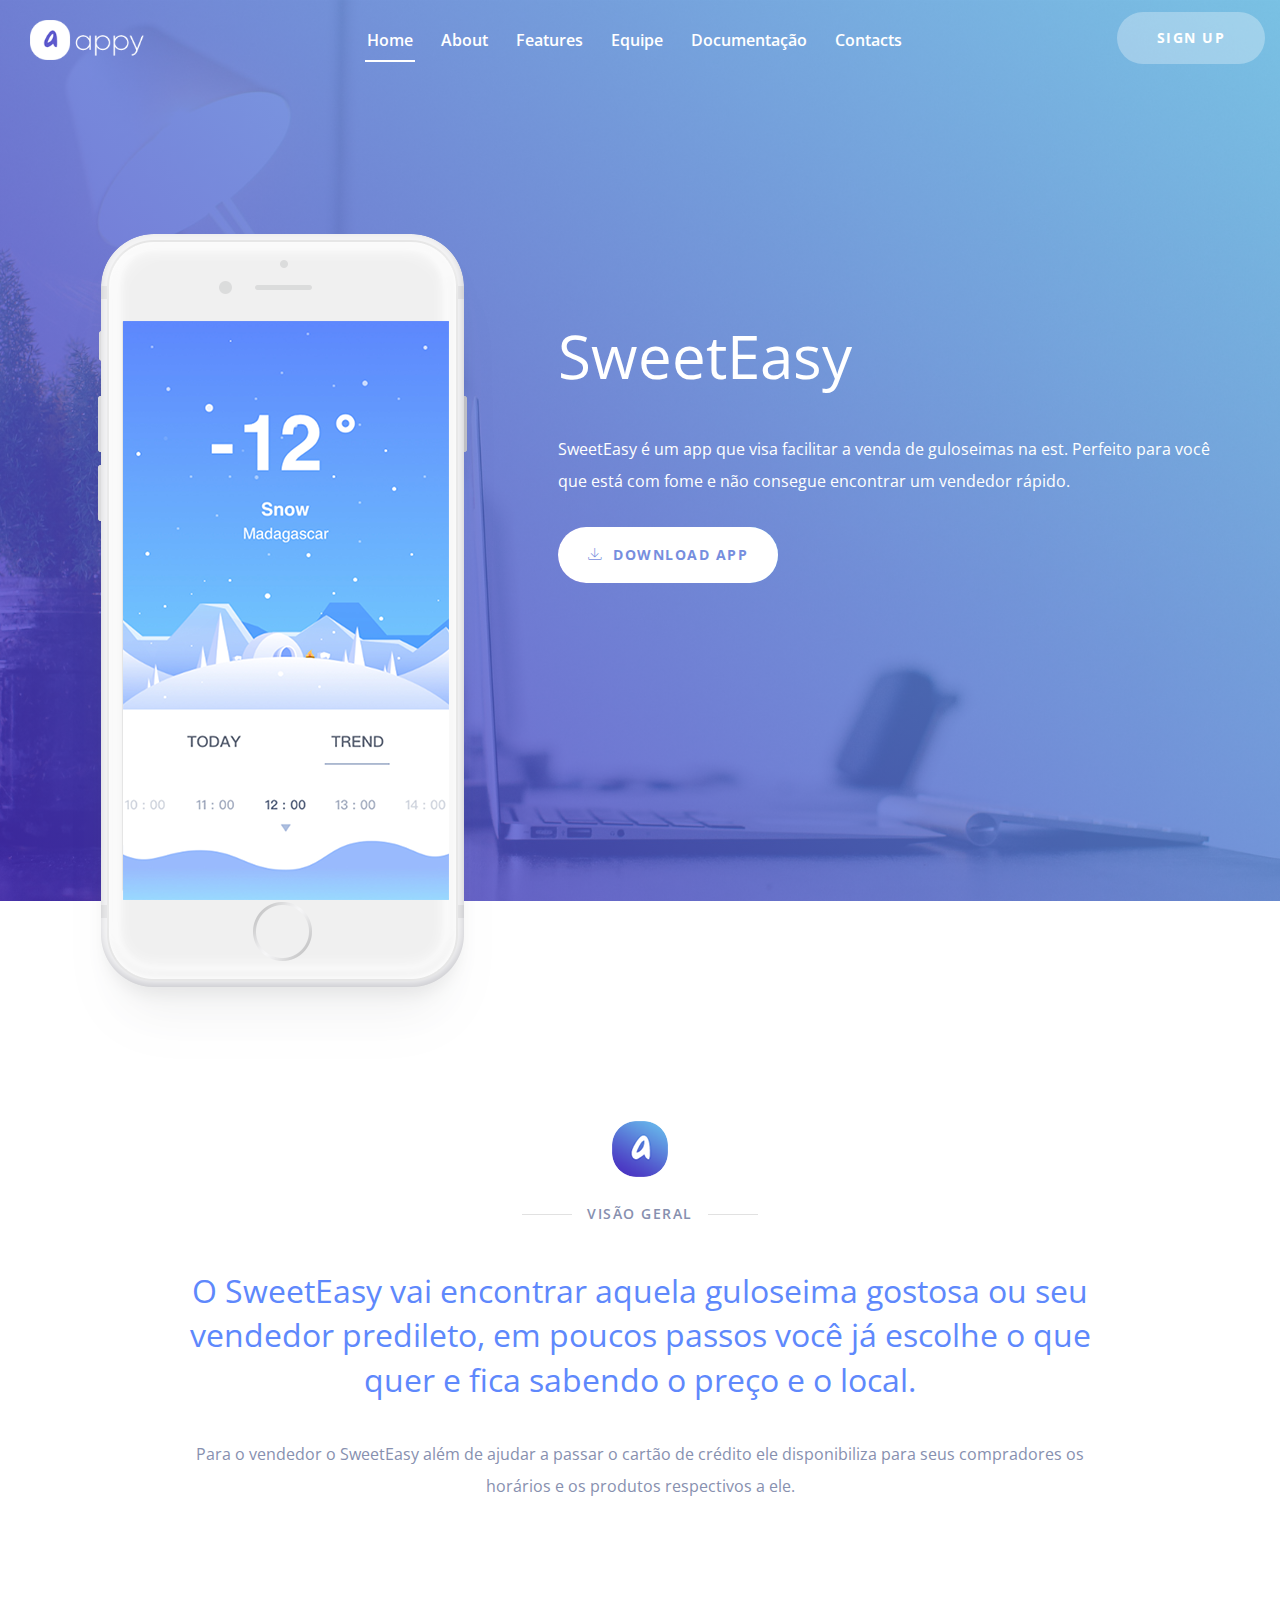
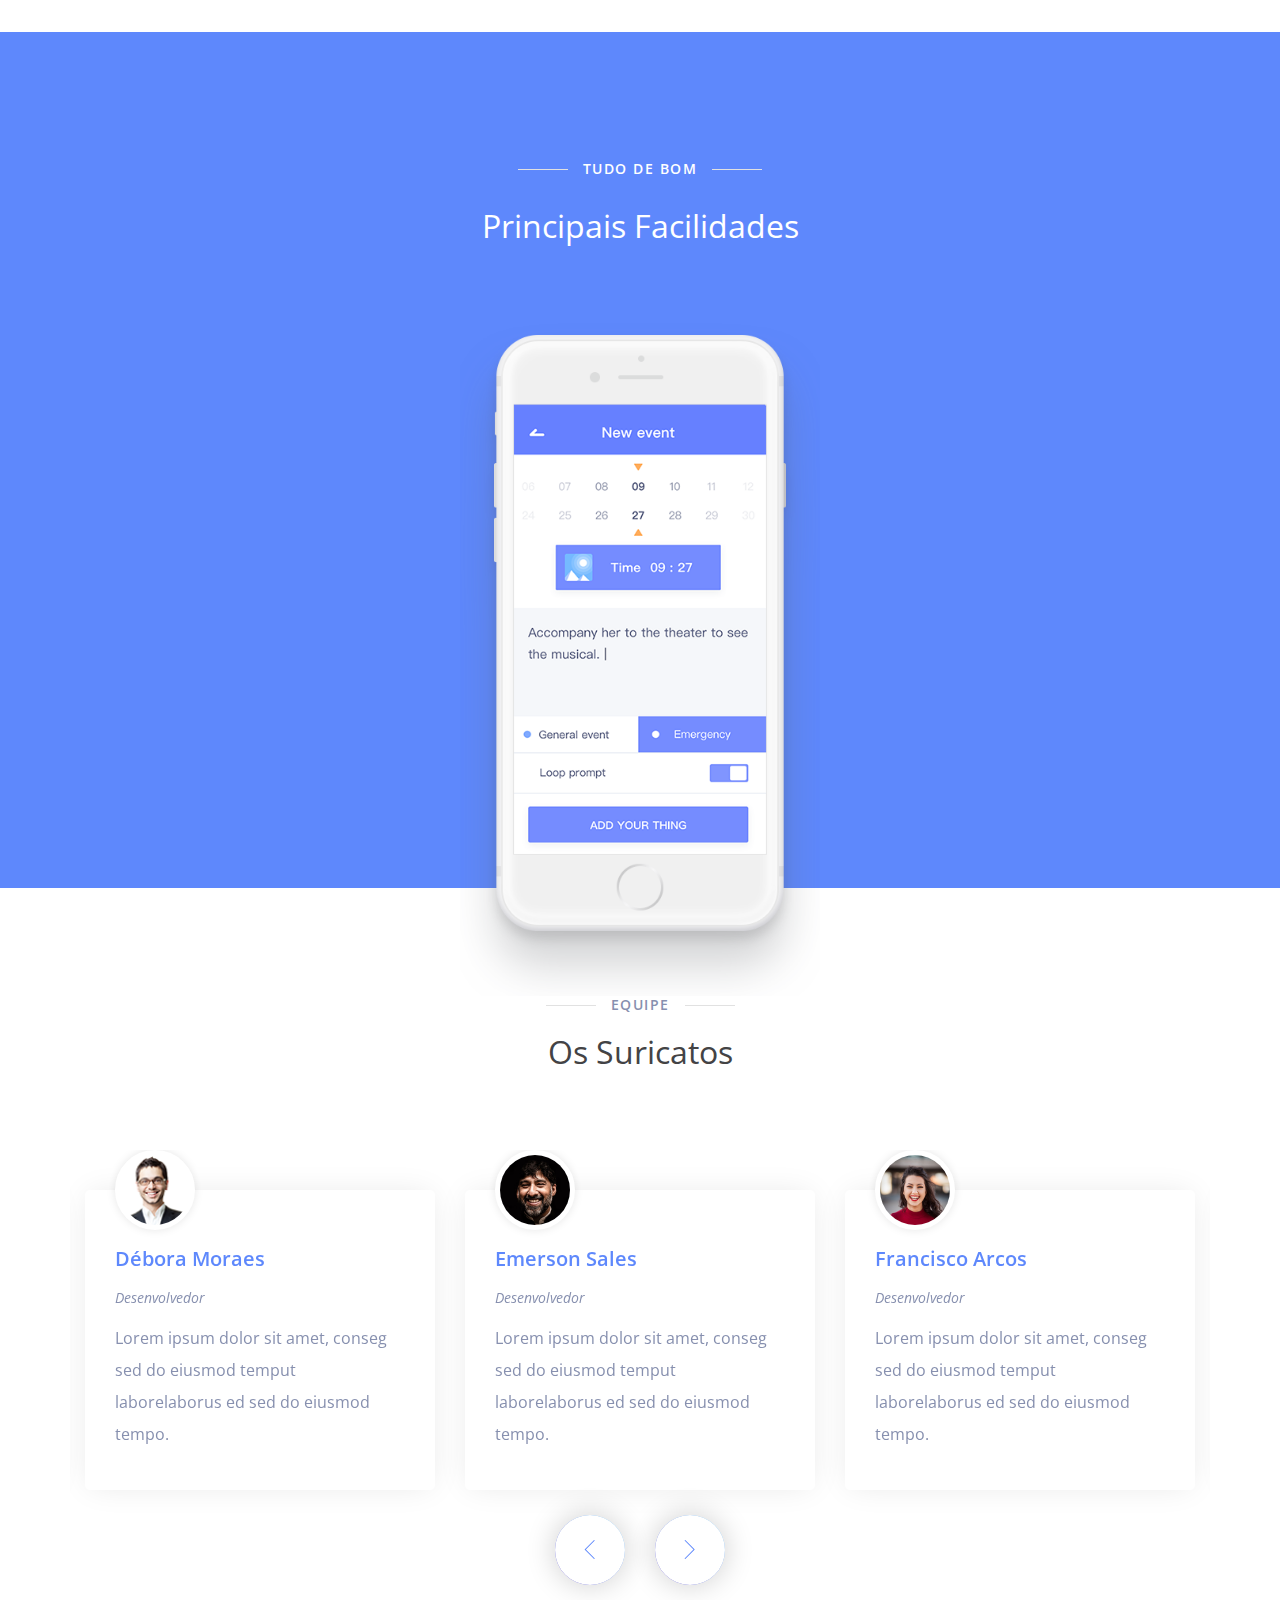
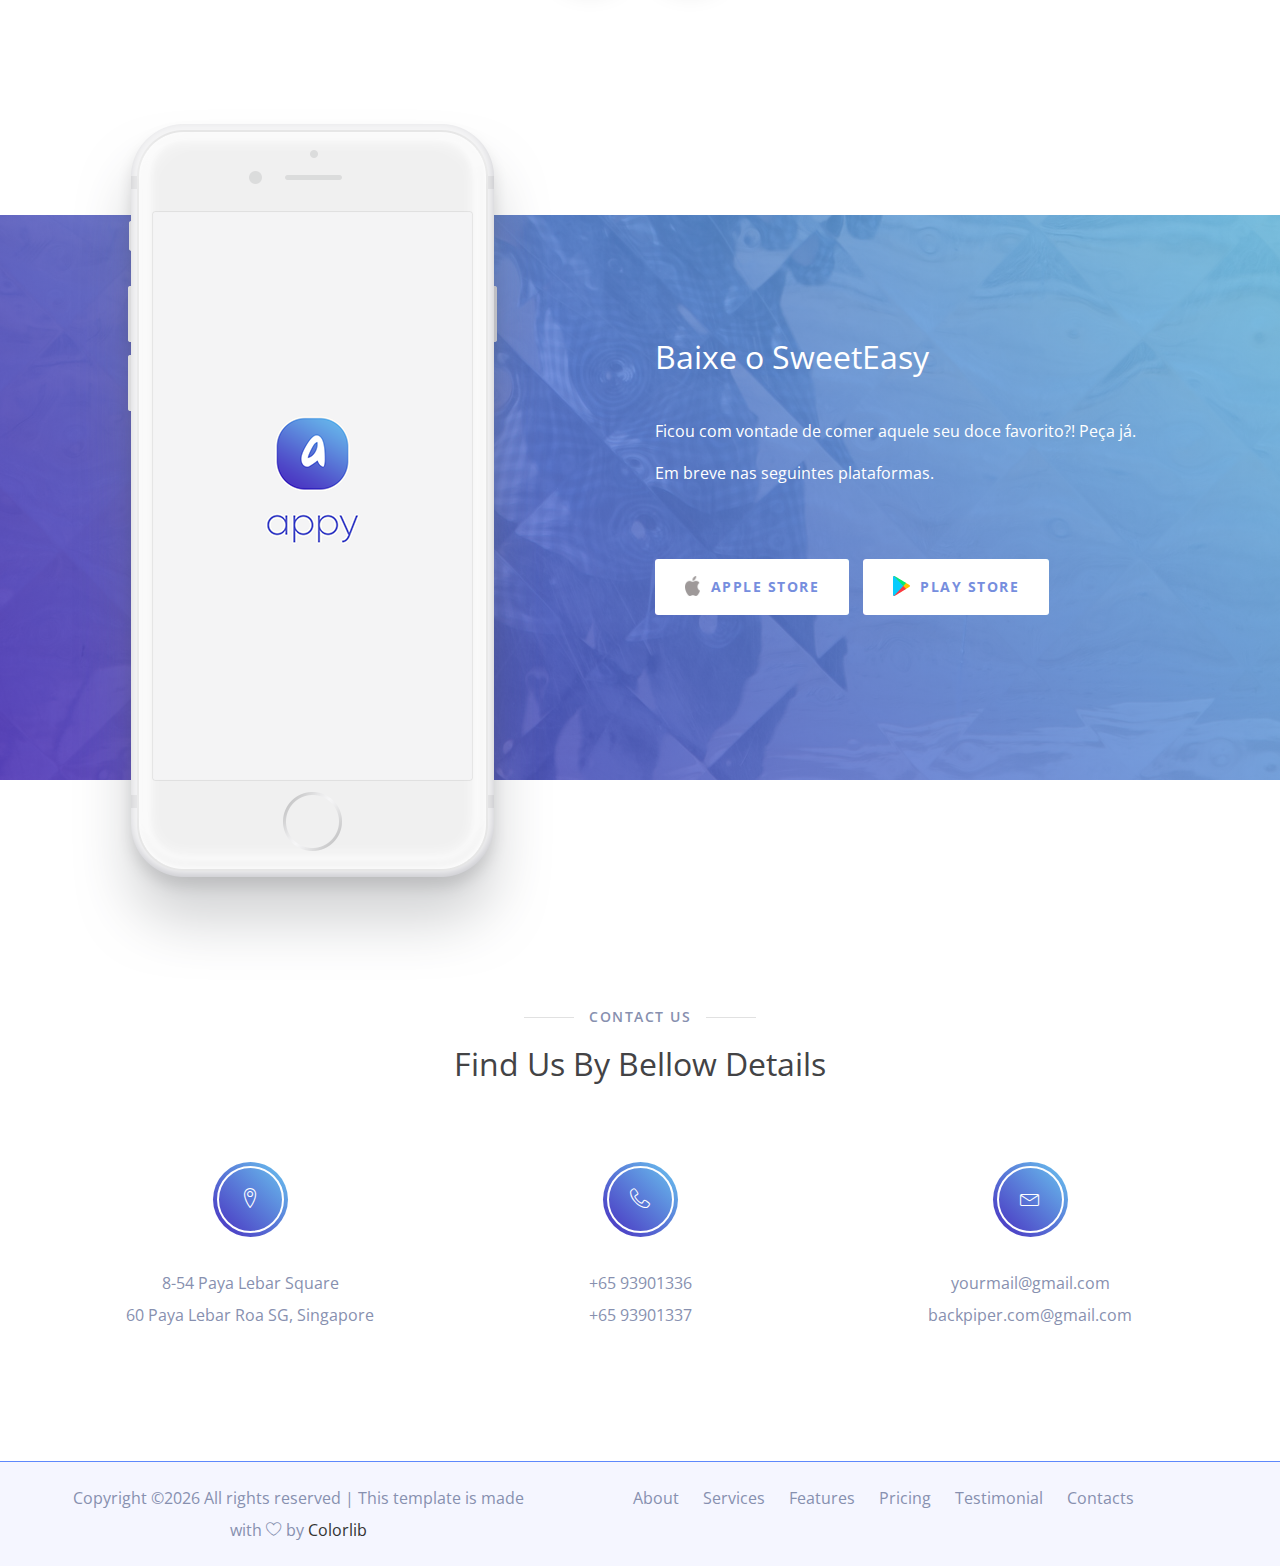
==== commit aee59764: "Update index.html" ====
--- a/index.html
+++ b/index.html
@@ -95,9 +95,9 @@
                         <div class="space-20"></div>
                         <h5 class="title">VISÃO GERAL</h5>
                         <div class="space-30"></div>
-                        <h3 class="blue-color">O 'nomedoApp' vai encontrar aquela guloseima gostosa ou seu vendedor predileto, em poucos passos você já escolhe o que quer e fica sabendo o preço e o local.</h3>
+                        <h3 class="blue-color">O SweetEasy vai encontrar aquela guloseima gostosa ou seu vendedor predileto, em poucos passos você já escolhe o que quer e fica sabendo o preço e o local.</h3>
                         <div class="space-20"></div>
-                        <p>Para o vendedor o 'nomedoApp' além de ajudar a passar o cartão de crédito ele  disponibiliza para seus compradores os horários e os produtos respectivos a ele.</p>
+                        <p>Para o vendedor o SweetEasy além de ajudar a passar o cartão de crédito ele  disponibiliza para seus compradores os horários e os produtos respectivos a ele.</p>
                     </div>
                 </div>
             </div>
@@ -112,9 +112,9 @@
             <div class="row">
                 <div class="col-xs-12 col-sm-8 col-sm-offset-2">
                     <div class="page-title text-center">
-                        <h5 class="title">FUNÇÕES</h5>
+                        <h5 class="title">TUDO DE BOM</h5>
                         <div class="space-10"></div>
-                        <h3>Principais facilidades</h3>
+                        <h3>Principais Facilidades</h3>
                         <div class="space-60"></div>
                     </div>
                 </div>
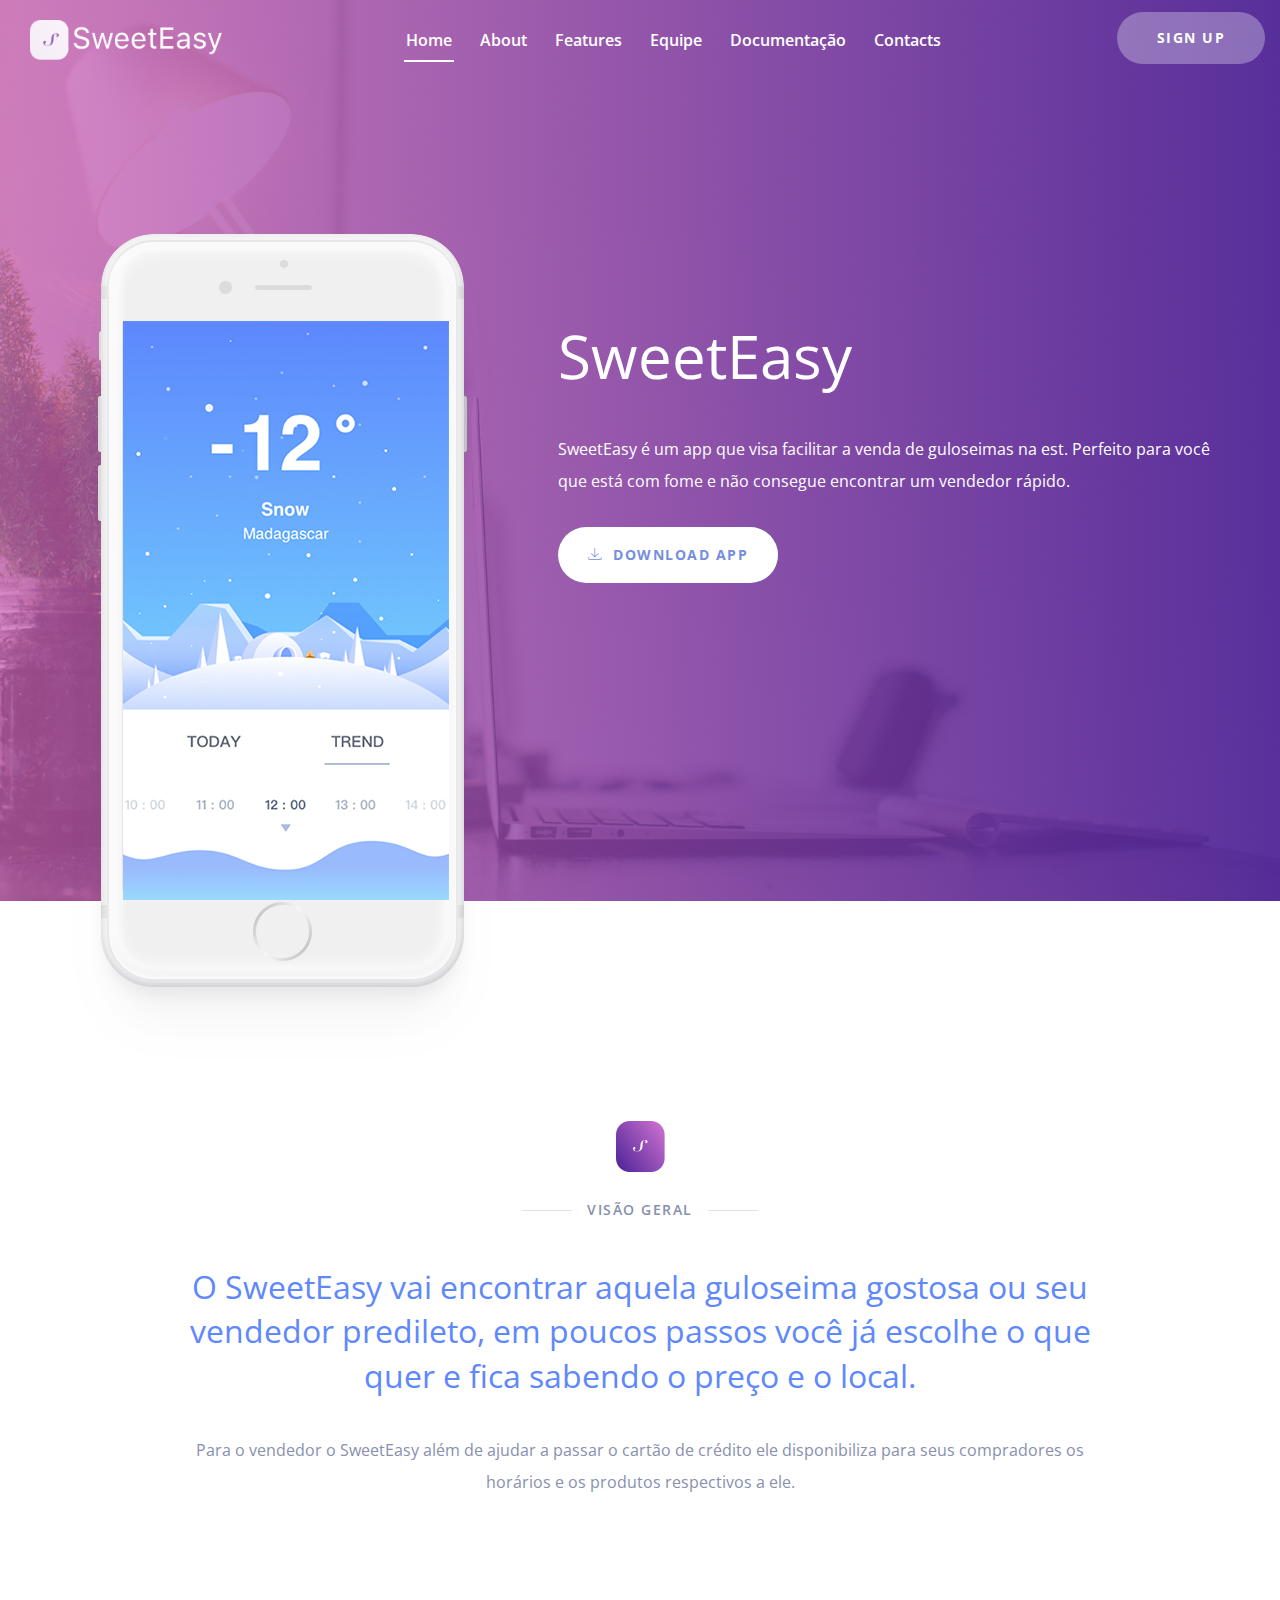
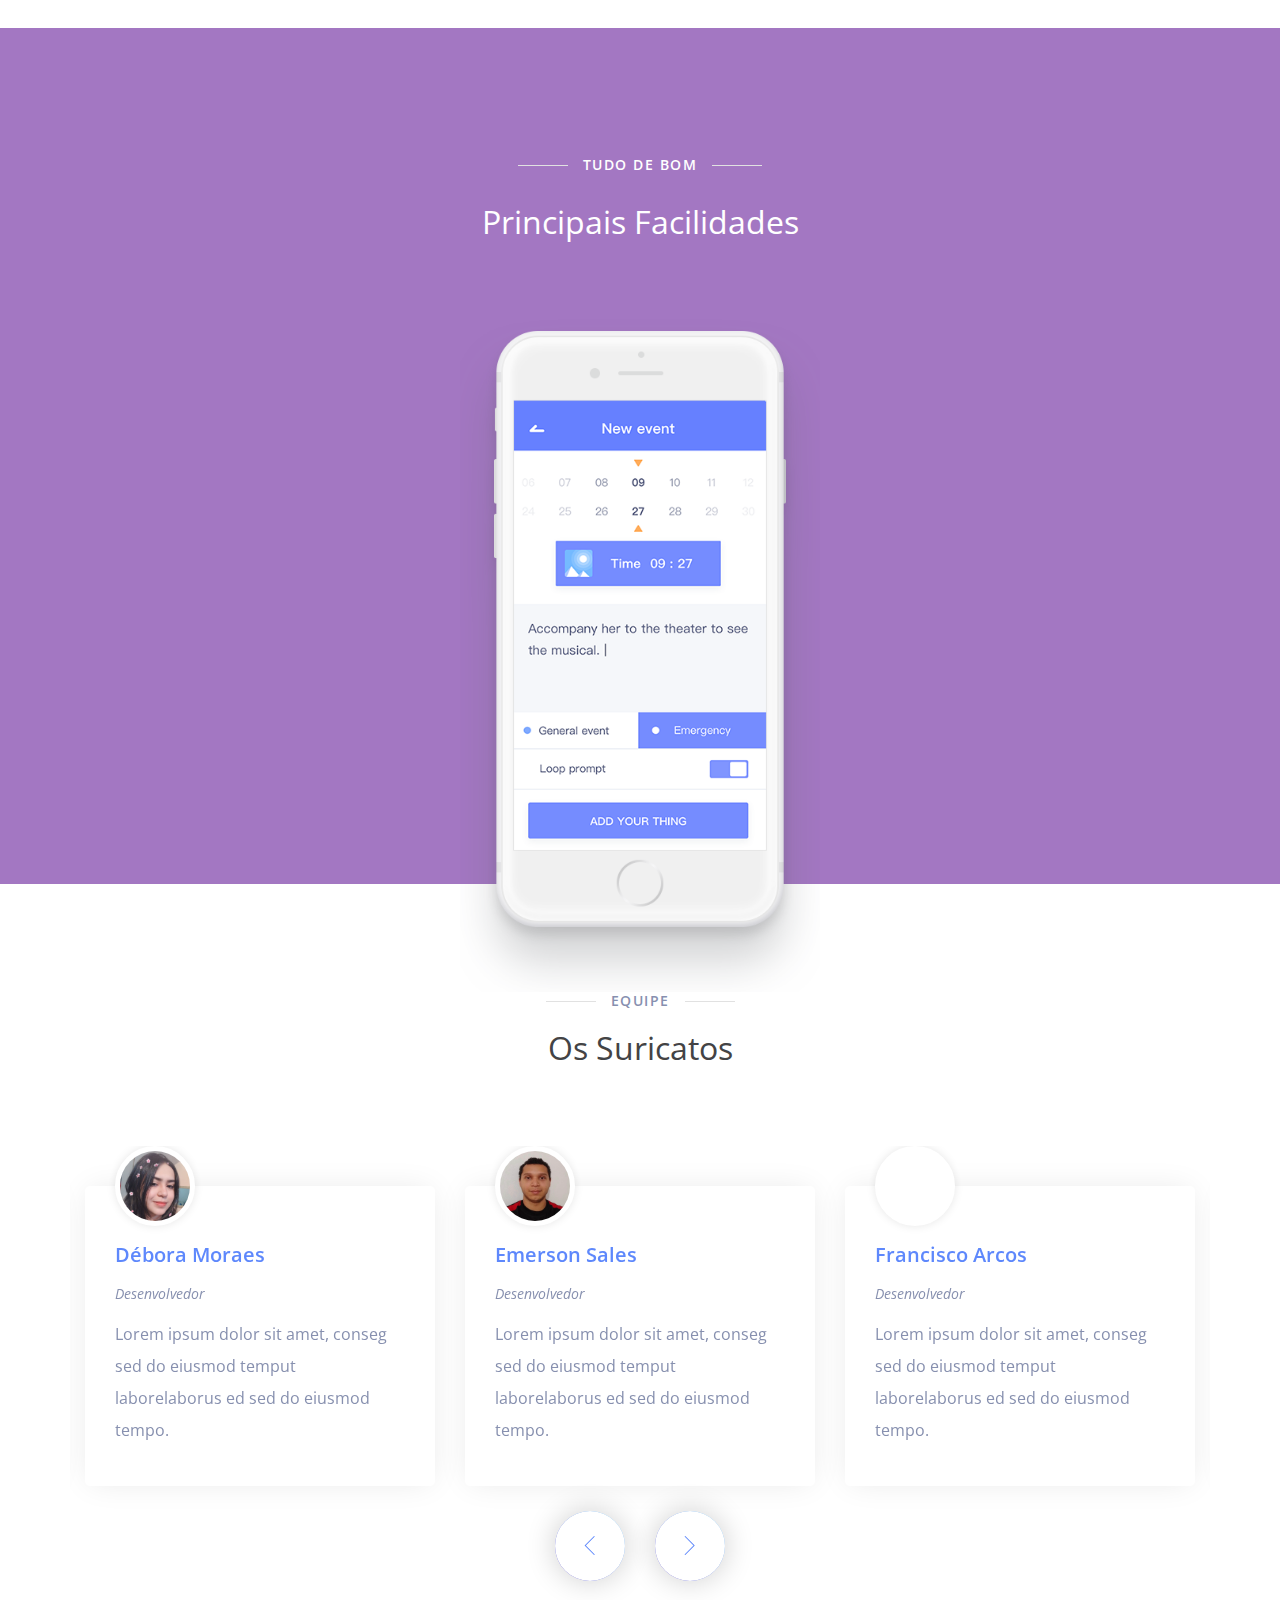
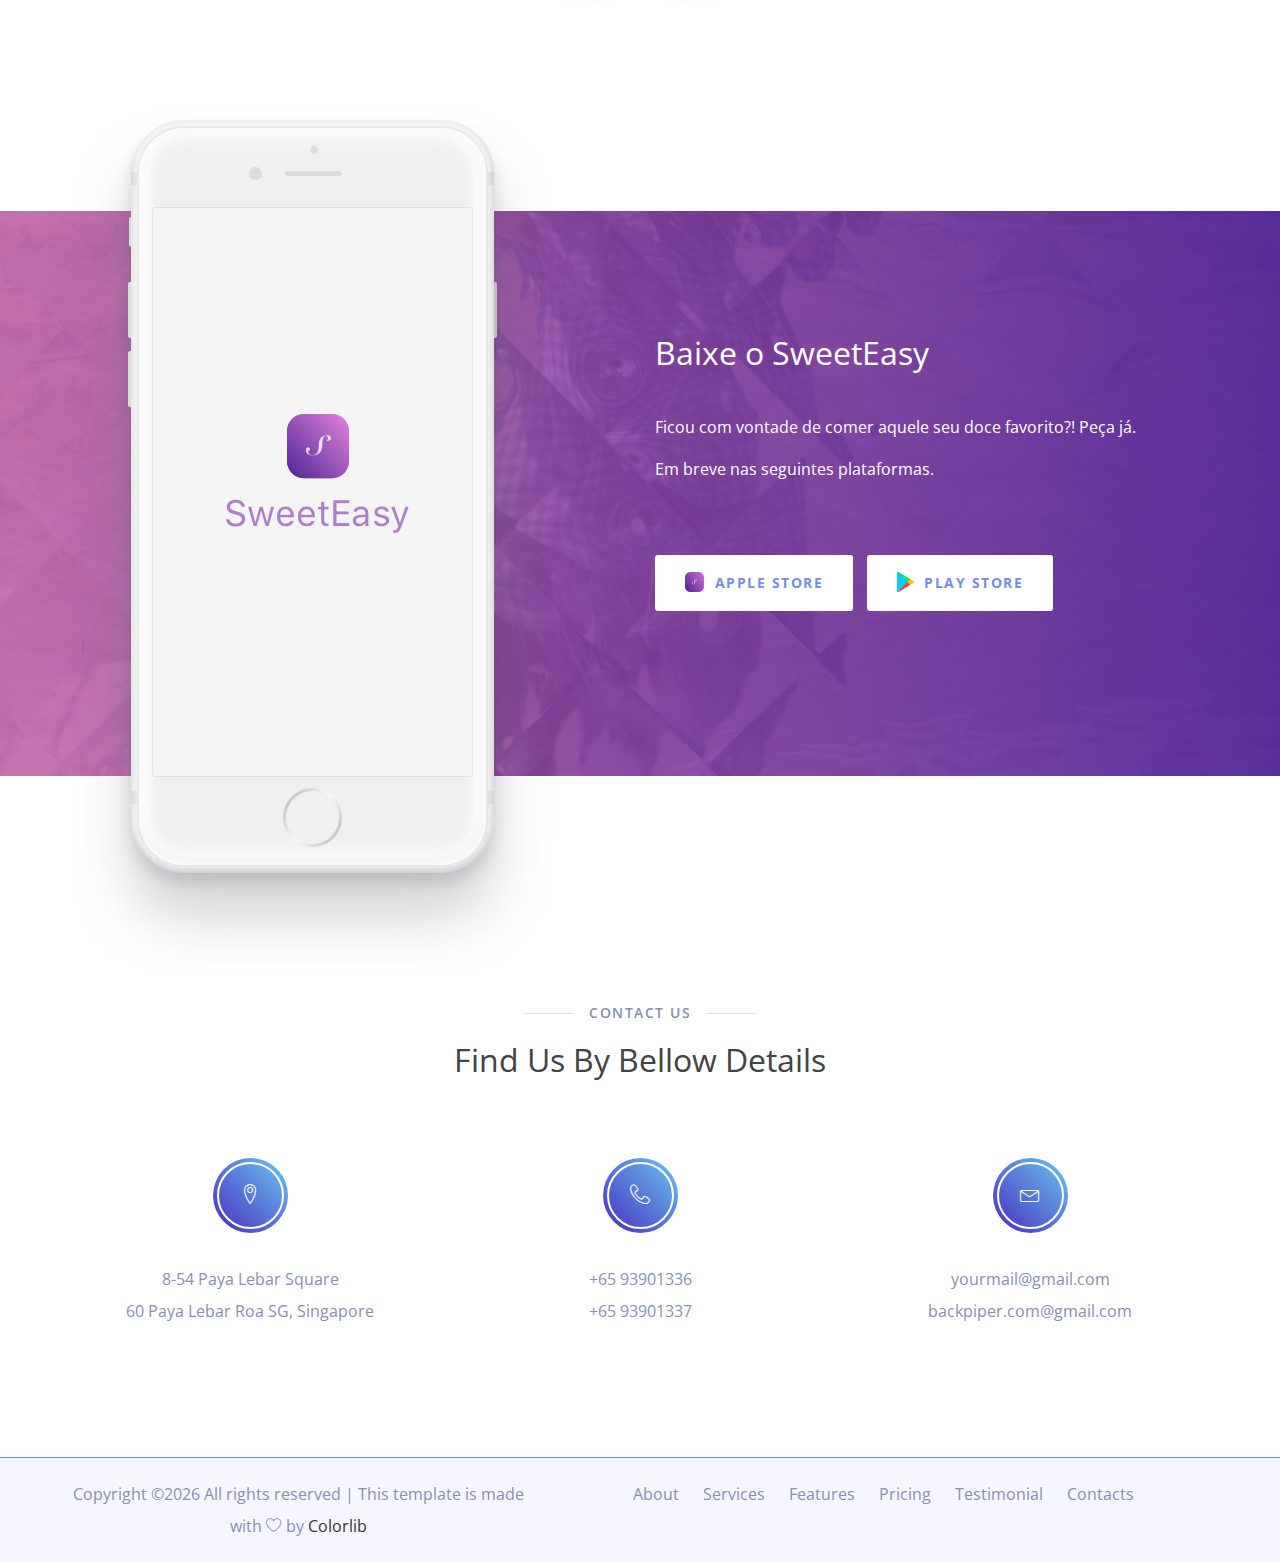
==== commit 68c09d33: "adicionado image equipe" ====
--- a/index.html
+++ b/index.html
@@ -52,7 +52,7 @@
                     <li><a href="#about_page">About</a></li>
                     <li><a href="#features_page">Features</a></li>
                     <li><a href="#testimonial_page">Equipe</a></li>
-                    <li><a href="blog.html">Documentação</a></li>
+                    <li><a href="documentacao.html">Documentação</a></li>
                     <li><a href="#contact_page">Contacts</a></li>
                 </ul>
                 <div class="right-button hidden-xs">
@@ -202,7 +202,7 @@
                     <div class="team-slide">
                         <div class="team-box">
                             <div class="team-image">
-                                <img src="images/team-1.png" alt="">
+                                <img src="images/debora.jpg" alt="">
                             </div>
                             <h4>Débora Moraes</h4>
                             <h6 class="position">Desenvolvedor</h6>
@@ -210,7 +210,7 @@
                         </div>
                         <div class="team-box">
                             <div class="team-image">
-                                <img src="images/team-2.jpg" alt="">
+                                <img src="images/emerson.jpg" alt="">
                             </div>
                             <h4>Emerson Sales</h4>
                             <h6 class="position">Desenvolvedor</h6>
@@ -218,7 +218,7 @@
                         </div>
                         <div class="team-box">
                             <div class="team-image">
-                                <img src="images/team-3.jpg" alt="">
+                                <img src="images/francisco.jpg" alt="">
                             </div>
                             <h4>Francisco Arcos</h4>
                             <h6 class="position">Desenvolvedor</h6>
@@ -226,7 +226,7 @@
                         </div>
                         <div class="team-box">
                             <div class="team-image">
-                                <img src="images/team-1.png" alt="">
+                                <img src="images/lucyana.jpg" alt="">
                             </div>
                             <h4>Lucyana Souza</h4>
                             <h6 class="position">Desenvolvedor</h6>
@@ -234,7 +234,7 @@
                         </div>
                         <div class="team-box">
                             <div class="team-image">
-                                <img src="images/team-2.jpg" alt="">
+                                <img src="images/matheus.jpg" alt="">
                             </div>
                             <h4>Matheus Douglas</h4>
                             <h6 class="position">Desenvolvedor</h6>
@@ -242,7 +242,7 @@
                         </div>
                         <div class="team-box">
                             <div class="team-image">
-                                <img src="images/team-3.jpg" alt="">
+                                <img src="images/miguel.jpg" alt="">
                             </div>
                             <h4>Miguel Vanderlei</h4>
                             <h6 class="position">Desenvolvedor</h6>
--- a/style.css
+++ b/style.css
@@ -250,18 +250,15 @@
     width: 100%;
     height: 100%;
     /* Permalink - use to edit and share this gradient: http://colorzilla.com/gradient-editor/#482cbf+0,6ac6f0+100 */
-    background: rgb(72, 44, 191);
-    /* Old browsers */
-    /* FF3.6-15 */
-    background: -webkit-linear-gradient(45deg, rgba(72, 44, 191, 1) 0%, rgba(106, 198, 240, 1) 100%);
-    /* Chrome10-25,Safari5.1-6 */
-    background: -o-linear-gradient(45deg, rgba(72, 44, 191, 1) 0%, rgba(106, 198, 240, 1) 100%);
-    background: linear-gradient(45deg, rgba(72, 44, 191, 1) 0%, rgba(106, 198, 240, 1) 100%);
-    /* W3C, IE10+, FF16+, Chrome26+, Opera12+, Safari7+ */
-    filter: progid:DXImageTransform.Microsoft.gradient( startColorstr='#482cbf', endColorstr='#6ac6f0', GradientType=1);
-    opacity: 0.8;
+    /* Permalink - use to edit and share this gradient: https://colorzilla.com/gradient-editor/#cb60b3+0,cb60b3+1,522799+100&0.74+0,0.94+100 */
+    background: -moz-linear-gradient(left,  rgba(203,96,179,0.74) 0%, rgba(203,96,179,0.74) 1%, rgba(82,39,153,0.94) 100%); /* FF3.6-15 */
+    background: -webkit-linear-gradient(left,  rgba(203,96,179,0.74) 0%,rgba(203,96,179,0.74) 1%,rgba(82,39,153,0.94) 100%); /* Chrome10-25,Safari5.1-6 */
+    background: linear-gradient(to right,  rgba(203,96,179,0.74) 0%,rgba(203,96,179,0.74) 1%,rgba(82,39,153,0.94) 100%); /* W3C, IE10+, FF16+, Chrome26+, Opera12+, Safari7+ */
+    filter: progid:DXImageTransform.Microsoft.gradient( startColorstr='#bdcb60b3', endColorstr='#f0522799',GradientType=1 ); /* IE6-9 */
     /* IE6-9 fallback on horizontal gradient */
     z-index: -2;
+    
+
 }
 
 .angle:after {
@@ -316,11 +313,13 @@
     top: 0;
     width: 100%;
     height: 100%;
-    background: rgb(72, 44, 191);
-    background: -webkit-linear-gradient(45deg, rgba(72, 44, 191, 1) 0%, rgba(106, 198, 240, 1) 100%);
-    background: -o-linear-gradient(45deg, rgba(72, 44, 191, 1) 0%, rgba(106, 198, 240, 1) 100%);
-    background: linear-gradient(45deg, rgba(72, 44, 191, 1) 0%, rgba(106, 198, 240, 1) 100%);
-    filter: progid:DXImageTransform.Microsoft.gradient( startColorstr='#482cbf', endColorstr='#6ac6f0', GradientType=1);
+    /* Permalink - use to edit and share this gradient: https://colorzilla.com/gradient-editor/#cb60b3+0,cb60b3+1,522799+100 */
+    background: rgb(203,96,179); /* Old browsers */
+    background: -moz-linear-gradient(left,  rgba(203,96,179,1) 0%, rgba(203,96,179,1) 1%, rgba(82,39,153,1) 100%); /* FF3.6-15 */
+    background: -webkit-linear-gradient(left,  rgba(203,96,179,1) 0%,rgba(203,96,179,1) 1%,rgba(82,39,153,1) 100%); /* Chrome10-25,Safari5.1-6 */
+    background: linear-gradient(to right,  rgba(203,96,179,1) 0%,rgba(203,96,179,1) 1%,rgba(82,39,153,1) 100%); /* W3C, IE10+, FF16+, Chrome26+, Opera12+, Safari7+ */
+    filter: progid:DXImageTransform.Microsoft.gradient( startColorstr='#cb60b3', endColorstr='#522799',GradientType=1 ); /* IE6-9 */
+
     z-index: -1;
     opacity: 0;
     -webkit-transition: 0.3s;
@@ -486,7 +485,7 @@
 
 .feature-area {
     color: #ffffff;
-    background-color: #5e88fc;
+    background-color: #A377C2;
     background-image: url('images/feature-bg.png');
     background-position: bottom -120px center;
     background-repeat: no-repeat;
@@ -1329,4 +1328,4 @@
 
 .form-double .box.last {
     float: right;
-}+}
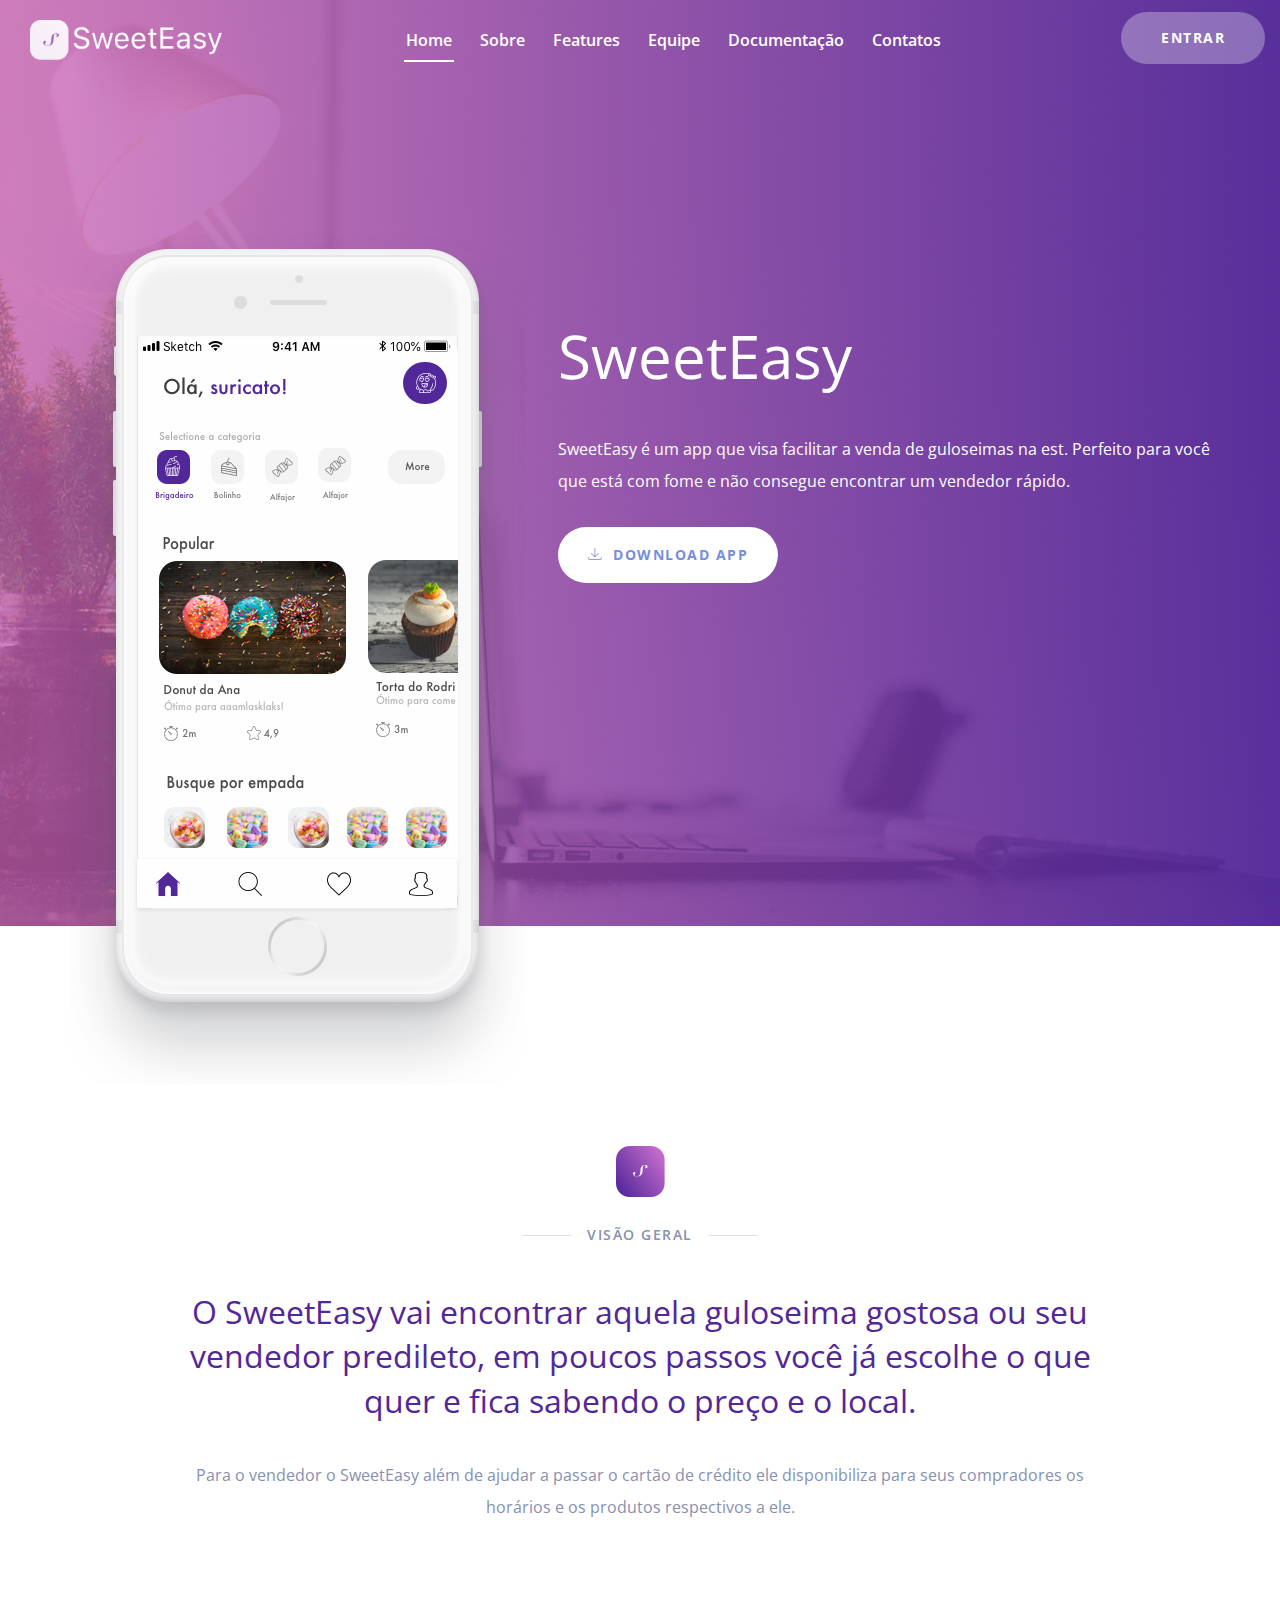
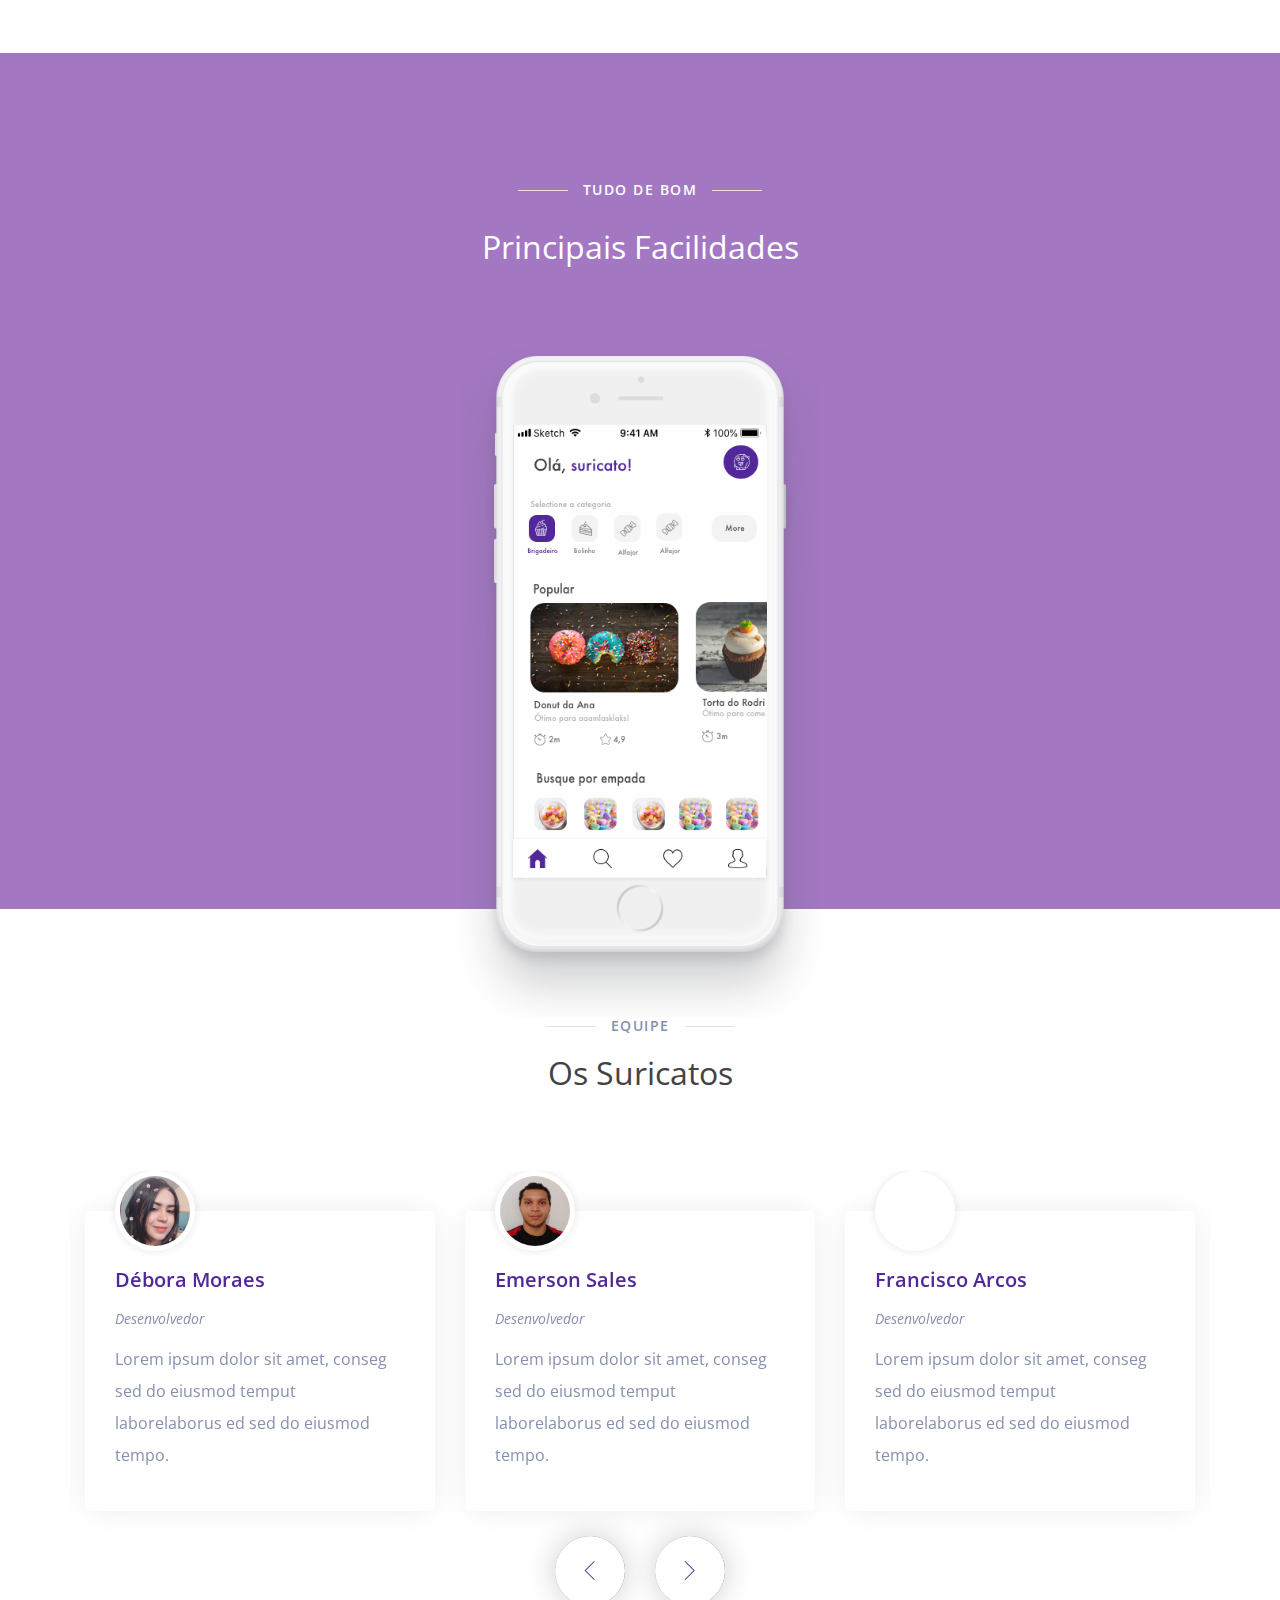
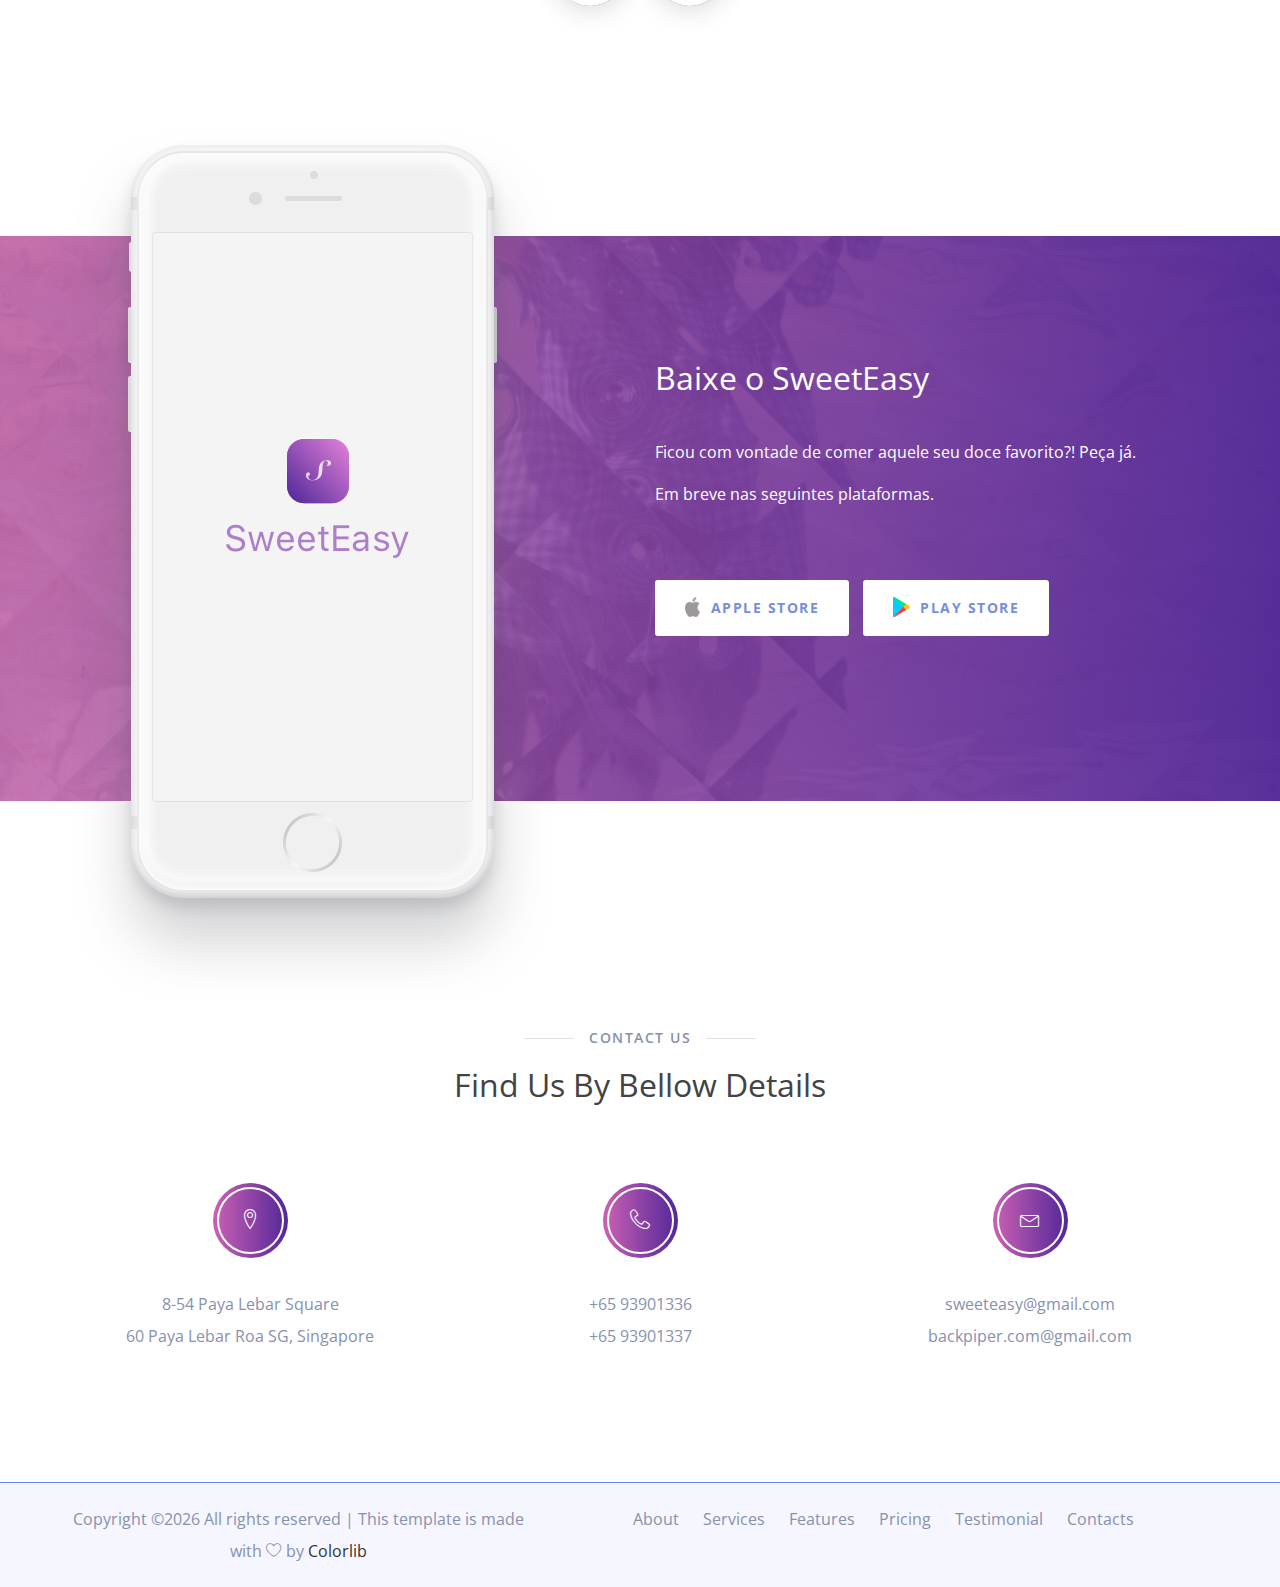
==== commit 0fec7075: "Mudando para port" ====
--- a/index.html
+++ b/index.html
@@ -49,14 +49,14 @@
             <div class="collapse navbar-collapse" id="primary_menu">
                 <ul class="nav navbar-nav mainmenu">
                     <li class="active"><a href="#home_page">Home</a></li>
-                    <li><a href="#about_page">About</a></li>
+                    <li><a href="#about_page">Sobre</a></li>
                     <li><a href="#features_page">Features</a></li>
                     <li><a href="#testimonial_page">Equipe</a></li>
                     <li><a href="documentacao.html">Documentação</a></li>
-                    <li><a href="#contact_page">Contacts</a></li>
+                    <li><a href="#contact_page">Contatos</a></li>
                 </ul>
                 <div class="right-button hidden-xs">
-                    <a href="#">Sign Up</a>
+                    <a href="#">Entrar</a>
                 </div>
             </div>
         </div>
@@ -315,7 +315,7 @@
                             <div class="box-icon">
                                 <span class="lnr lnr-envelope"></span>
                             </div>
-                            <p>yourmail@gmail.com <br /> backpiper.com@gmail.com
+                            <p>sweeteasy@gmail.com <br /> backpiper.com@gmail.com
                             </p>
                         </div>
                     </div>
--- a/style.css
+++ b/style.css
@@ -62,7 +62,7 @@
 a:hover {
     text-decoration: none;
     outline: none;
-    color: #768ede;
+    color: #522799;
 }
 
 img {
@@ -119,11 +119,13 @@
 
 .bttn-white {
     position: relative;
-    background: rgb(72, 44, 191);
-    background: -webkit-linear-gradient(45deg, rgba(72, 44, 191, 1) 0%, rgba(106, 198, 240, 1) 100%);
-    background: -o-linear-gradient(45deg, rgba(72, 44, 191, 1) 0%, rgba(106, 198, 240, 1) 100%);
-    background: linear-gradient(45deg, rgba(72, 44, 191, 1) 0%, rgba(106, 198, 240, 1) 100%);
-    filter: progid:DXImageTransform.Microsoft.gradient( startColorstr='#482cbf', endColorstr='#6ac6f0', GradientType=1);
+    background: rgb(203,96,179); /* Old browsers */
+    background: -moz-linear-gradient(left,  rgba(203,96,179,1) 0%, rgba(203,96,179,1) 1%, rgba(82,39,153,1) 100%); /* FF3.6-15 */
+    background: -webkit-linear-gradient(left,  rgba(203,96,179,1) 0%,rgba(203,96,179,1) 1%,rgba(82,39,153,1) 100%); /* Chrome10-25,Safari5.1-6 */
+    background: linear-gradient(to right,  rgba(203,96,179,1) 0%,rgba(203,96,179,1) 1%,rgba(82,39,153,1) 100%); /* W3C, IE10+, FF16+, Chrome26+, Opera12+, Safari7+ */
+    filter: progid:DXImageTransform.Microsoft.gradient( startColorstr='#cb60b3', endColorstr='#522799',GradientType=1 ); /* IE6-9 */
+    
+    z-index: -1;
     overflow: hidden;
     z-index: 1;
     margin-right: 10px;
@@ -193,12 +195,11 @@
     background: rgb(72, 44, 191);
     /* Old browsers */
     /* FF3.6-15 */
-    background: -webkit-linear-gradient(45deg, rgba(72, 44, 191, 1) 0%, rgba(106, 198, 240, 1) 100%);
-    /* Chrome10-25,Safari5.1-6 */
-    background: -o-linear-gradient(45deg, rgba(72, 44, 191, 1) 0%, rgba(106, 198, 240, 1) 100%);
-    background: linear-gradient(45deg, rgba(72, 44, 191, 1) 0%, rgba(106, 198, 240, 1) 100%);
-    /* W3C, IE10+, FF16+, Chrome26+, Opera12+, Safari7+ */
-    filter: progid:DXImageTransform.Microsoft.gradient( startColorstr='#482cbf', endColorstr='#6ac6f0', GradientType=1);
+    background: rgb(203,96,179); /* Old browsers */
+    background: -moz-linear-gradient(left,  rgba(203,96,179,1) 0%, rgba(203,96,179,1) 1%, rgba(82,39,153,1) 100%); /* FF3.6-15 */
+    background: -webkit-linear-gradient(left,  rgba(203,96,179,1) 0%,rgba(203,96,179,1) 1%,rgba(82,39,153,1) 100%); /* Chrome10-25,Safari5.1-6 */
+    background: linear-gradient(to right,  rgba(203,96,179,1) 0%,rgba(203,96,179,1) 1%,rgba(82,39,153,1) 100%); /* W3C, IE10+, FF16+, Chrome26+, Opera12+, Safari7+ */
+    filter: progid:DXImageTransform.Microsoft.gradient( startColorstr='#cb60b3', endColorstr='#522799',GradientType=1 ); /* IE6-9 */
     color: #ffffff;
     -webkit-box-shadow: 0 0 0 0 rgba(0, 0, 0, 0.1);
     box-shadow: 0 0 0 0 rgba(0, 0, 0, 0.1);
@@ -268,10 +269,11 @@
     bottom: 0;
     width: 100%;
     height: 150px;
-    background: rgba(0, 0, 0, 0) -webkit-linear-gradient(left bottom, #ffffff 50%, transparent 50%) repeat scroll 0 0;
-    background: rgba(0, 0, 0, 0) -webkit-gradient(linear, left bottom, right top, color-stop(50%, #ffffff), color-stop(50%, transparent)) repeat scroll 0 0;
-    background: rgba(0, 0, 0, 0) -o-linear-gradient(left bottom, #ffffff 50%, transparent 50%) repeat scroll 0 0;
-    background: rgba(0, 0, 0, 0) linear-gradient(to right top, #ffffff 50%, transparent 50%) repeat scroll 0 0;
+    background: rgb(203,96,179); /* Old browsers */
+    background: -moz-linear-gradient(left,  rgba(203,96,179,1) 0%, rgba(203,96,179,1) 1%, rgba(82,39,153,1) 100%); /* FF3.6-15 */
+    background: -webkit-linear-gradient(left,  rgba(203,96,179,1) 0%,rgba(203,96,179,1) 1%,rgba(82,39,153,1) 100%); /* Chrome10-25,Safari5.1-6 */
+    background: linear-gradient(to right,  rgba(203,96,179,1) 0%,rgba(203,96,179,1) 1%,rgba(82,39,153,1) 100%); /* W3C, IE10+, FF16+, Chrome26+, Opera12+, Safari7+ */
+    filter: progid:DXImageTransform.Microsoft.gradient( startColorstr='#cb60b3', endColorstr='#522799',GradientType=1 ); /* IE6-9 */
     z-index: -1;
 }
 
@@ -280,7 +282,7 @@
 }
 
 .blue-color {
-    color: #5e88fc;
+    color: #522799;
 }
 
 .white-color {
@@ -520,18 +522,14 @@
     font-size: 20px;
     line-height: 72px;
     /* Permalink - use to edit and share this gradient: http://colorzilla.com/gradient-editor/#482cbf+0,6ac6f0+100 */
-    background: rgb(72, 44, 191);
-    /* Old browsers */
-    /* FF3.6-15 */
-    background: -webkit-linear-gradient(45deg, rgba(72, 44, 191, 1) 0%, rgba(106, 198, 240, 1) 100%);
-    /* Chrome10-25,Safari5.1-6 */
-    background: -o-linear-gradient(45deg, rgba(72, 44, 191, 1) 0%, rgba(106, 198, 240, 1) 100%);
-    background: linear-gradient(45deg, rgba(72, 44, 191, 1) 0%, rgba(106, 198, 240, 1) 100%);
-    /* W3C, IE10+, FF16+, Chrome26+, Opera12+, Safari7+ */
-    filter: progid:DXImageTransform.Microsoft.gradient( startColorstr='#482cbf', endColorstr='#6ac6f0', GradientType=1);
+    background: rgb(203,96,179); /* Old browsers */
+    background: -moz-linear-gradient(left,  rgba(203,96,179,1) 0%, rgba(203,96,179,1) 1%, rgba(82,39,153,1) 100%); /* FF3.6-15 */
+    background: -webkit-linear-gradient(left,  rgba(203,96,179,1) 0%,rgba(203,96,179,1) 1%,rgba(82,39,153,1) 100%); /* Chrome10-25,Safari5.1-6 */
+    background: linear-gradient(to right,  rgba(203,96,179,1) 0%,rgba(203,96,179,1) 1%,rgba(82,39,153,1) 100%); /* W3C, IE10+, FF16+, Chrome26+, Opera12+, Safari7+ */
+    filter: progid:DXImageTransform.Microsoft.gradient( startColorstr='#cb60b3', endColorstr='#522799',GradientType=1 ); /* IE6-9 */
     overflow: hidden;
     z-index: 1;
-    color: #5e88fc;
+    color: #522799;
     -webkit-transition: 0.3s;
     -o-transition: 0.3s;
     transition: 0.3s;
@@ -611,7 +609,7 @@
 }
 
 .team-box h4 {
-    color: #5e88fc;
+    color: #522799;
     font-weight: 600;
     font-size: 20px;
 }
@@ -679,7 +677,7 @@
     border-radius: 50%;
     text-align: center;
     line-height: 70px;
-    color: rgba(72, 44, 191, 1);
+    color: #522799;
     margin: 5px;
 }
 
@@ -752,15 +750,12 @@
     padding: 40px;
     color: #768ede;
     /* Permalink - use to edit and share this gradient: http://colorzilla.com/gradient-editor/#482cbf+0,6ac6f0+100 */
-    background: rgb(72, 44, 191);
-    /* Old browsers */
-    /* FF3.6-15 */
-    background: -webkit-linear-gradient(45deg, rgba(72, 44, 191, 1) 0%, rgba(106, 198, 240, 1) 100%);
-    /* Chrome10-25,Safari5.1-6 */
-    background: -o-linear-gradient(45deg, rgba(72, 44, 191, 1) 0%, rgba(106, 198, 240, 1) 100%);
-    background: linear-gradient(45deg, rgba(72, 44, 191, 1) 0%, rgba(106, 198, 240, 1) 100%);
-    /* W3C, IE10+, FF16+, Chrome26+, Opera12+, Safari7+ */
-    filter: progid:DXImageTransform.Microsoft.gradient( startColorstr='#482cbf', endColorstr='#6ac6f0', GradientType=1);
+    background: rgb(203,96,179); /* Old browsers */
+    background: -moz-linear-gradient(left,  rgba(203,96,179,1) 0%, rgba(203,96,179,1) 1%, rgba(82,39,153,1) 100%); /* FF3.6-15 */
+    background: -webkit-linear-gradient(left,  rgba(203,96,179,1) 0%,rgba(203,96,179,1) 1%,rgba(82,39,153,1) 100%); /* Chrome10-25,Safari5.1-6 */
+    background: linear-gradient(to right,  rgba(203,96,179,1) 0%,rgba(203,96,179,1) 1%,rgba(82,39,153,1) 100%); /* W3C, IE10+, FF16+, Chrome26+, Opera12+, Safari7+ */
+    filter: progid:DXImageTransform.Microsoft.gradient( startColorstr='#cb60b3', endColorstr='#522799',GradientType=1 ); /* IE6-9 */
+    
     position: relative;
     overflow: hidden;
     z-index: 2;
@@ -897,7 +892,7 @@
 .toggole-boxs div {
     background-color: #ffffff;
     padding: 0 30px 20px 60px;
-    border-left: 5px solid #5e88fc;
+    border-left: 5px solid #522799;
 }
 
 /*-- 17. Subscribe-Form --*/
@@ -947,15 +942,13 @@
     color: #ffffff;
     font-size: 20px;
     /* Permalink - use to edit and share this gradient: http://colorzilla.com/gradient-editor/#482cbf+0,6ac6f0+100 */
-    background: rgb(72, 44, 191);
-    /* Old browsers */
-    /* FF3.6-15 */
-    background: -webkit-linear-gradient(45deg, rgba(72, 44, 191, 1) 0%, rgba(106, 198, 240, 1) 100%);
-    /* Chrome10-25,Safari5.1-6 */
-    background: -o-linear-gradient(45deg, rgba(72, 44, 191, 1) 0%, rgba(106, 198, 240, 1) 100%);
-    background: linear-gradient(45deg, rgba(72, 44, 191, 1) 0%, rgba(106, 198, 240, 1) 100%);
-    /* W3C, IE10+, FF16+, Chrome26+, Opera12+, Safari7+ */
-    filter: progid:DXImageTransform.Microsoft.gradient( startColorstr='#482cbf', endColorstr='#6ac6f0', GradientType=1);
+    background: rgb(203,96,179); /* Old browsers */
+    background: -moz-linear-gradient(left,  rgba(203,96,179,1) 0%, rgba(203,96,179,1) 1%, rgba(82,39,153,1) 100%); /* FF3.6-15 */
+    background: -webkit-linear-gradient(left,  rgba(203,96,179,1) 0%,rgba(203,96,179,1) 1%,rgba(82,39,153,1) 100%); /* Chrome10-25,Safari5.1-6 */
+    background: linear-gradient(to right,  rgba(203,96,179,1) 0%,rgba(203,96,179,1) 1%,rgba(82,39,153,1) 100%); /* W3C, IE10+, FF16+, Chrome26+, Opera12+, Safari7+ */
+    filter: progid:DXImageTransform.Microsoft.gradient( startColorstr='#cb60b3', endColorstr='#522799',GradientType=1 ); /* IE6-9 */
+    
+    z-index: -1;
     border-radius: 100%;
     position: relative;
     z-index: 1;
@@ -980,7 +973,7 @@
 }
 
 .footer-box:hover .box-icon {
-    color: #5e88fc;
+    color: #522799;
 }
 
 .footer-box:hover .box-icon:before {
@@ -1010,7 +1003,7 @@
 }
 
 .footer-bottom .footer-menu ul li a:hover {
-    color: #5e88fc;
+    color: #522799;
 }
 
 /*-- 19. ScrollUp-Button --*/
@@ -1023,7 +1016,7 @@
     text-align: center;
     line-height: 60px;
     font-size: 30px;
-    color: #5e88fc;
+    color: #522799;
 }
 
 .preloader {
@@ -1037,11 +1030,13 @@
 }
 
 .preloader span {
-    background: rgb(72, 44, 191);
-    background: -webkit-linear-gradient(45deg, rgba(72, 44, 191, 1) 0%, rgba(106, 198, 240, 1) 100%);
-    background: -o-linear-gradient(45deg, rgba(72, 44, 191, 1) 0%, rgba(106, 198, 240, 1) 100%);
-    background: linear-gradient(45deg, rgba(72, 44, 191, 1) 0%, rgba(106, 198, 240, 1) 100%);
-    filter: progid:DXImageTransform.Microsoft.gradient( startColorstr='#482cbf', endColorstr='#6ac6f0', GradientType=1);
+    background: rgb(203,96,179); /* Old browsers */
+    background: -moz-linear-gradient(left,  rgba(203,96,179,1) 0%, rgba(203,96,179,1) 1%, rgba(82,39,153,1) 100%); /* FF3.6-15 */
+    background: -webkit-linear-gradient(left,  rgba(203,96,179,1) 0%,rgba(203,96,179,1) 1%,rgba(82,39,153,1) 100%); /* Chrome10-25,Safari5.1-6 */
+    background: linear-gradient(to right,  rgba(203,96,179,1) 0%,rgba(203,96,179,1) 1%,rgba(82,39,153,1) 100%); /* W3C, IE10+, FF16+, Chrome26+, Opera12+, Safari7+ */
+    filter: progid:DXImageTransform.Microsoft.gradient( startColorstr='#cb60b3', endColorstr='#522799',GradientType=1 ); /* IE6-9 */
+    
+    z-index: -1;
     border-radius: 100%;
     height: 60px;
     width: 60px;
@@ -1229,17 +1224,19 @@
 }
 
 .pagination .nav-links .page-numbers:hover {
-    color: rgb(72, 44, 191);
+    color: #522799;
     background-color: #f5f6ff;
 
 }
 
 .pagination .nav-links .page-numbers.current {
-    background: rgb(72, 44, 191);
-    background: -webkit-linear-gradient(45deg, rgba(72, 44, 191, 1) 0%, rgba(106, 198, 240, 1) 100%);
-    background: -o-linear-gradient(45deg, rgba(72, 44, 191, 1) 0%, rgba(106, 198, 240, 1) 100%);
-    background: linear-gradient(45deg, rgba(72, 44, 191, 1) 0%, rgba(106, 198, 240, 1) 100%);
-    filter: progid:DXImageTransform.Microsoft.gradient( startColorstr='#482cbf', endColorstr='#6ac6f0', GradientType=1);
+    background: rgb(203,96,179); /* Old browsers */
+    background: -moz-linear-gradient(left,  rgba(203,96,179,1) 0%, rgba(203,96,179,1) 1%, rgba(82,39,153,1) 100%); /* FF3.6-15 */
+    background: -webkit-linear-gradient(left,  rgba(203,96,179,1) 0%,rgba(203,96,179,1) 1%,rgba(82,39,153,1) 100%); /* Chrome10-25,Safari5.1-6 */
+    background: linear-gradient(to right,  rgba(203,96,179,1) 0%,rgba(203,96,179,1) 1%,rgba(82,39,153,1) 100%); /* W3C, IE10+, FF16+, Chrome26+, Opera12+, Safari7+ */
+    filter: progid:DXImageTransform.Microsoft.gradient( startColorstr='#cb60b3', endColorstr='#522799',GradientType=1 ); /* IE6-9 */
+    
+    z-index: -1;
     color: #ffffff;
 }
 
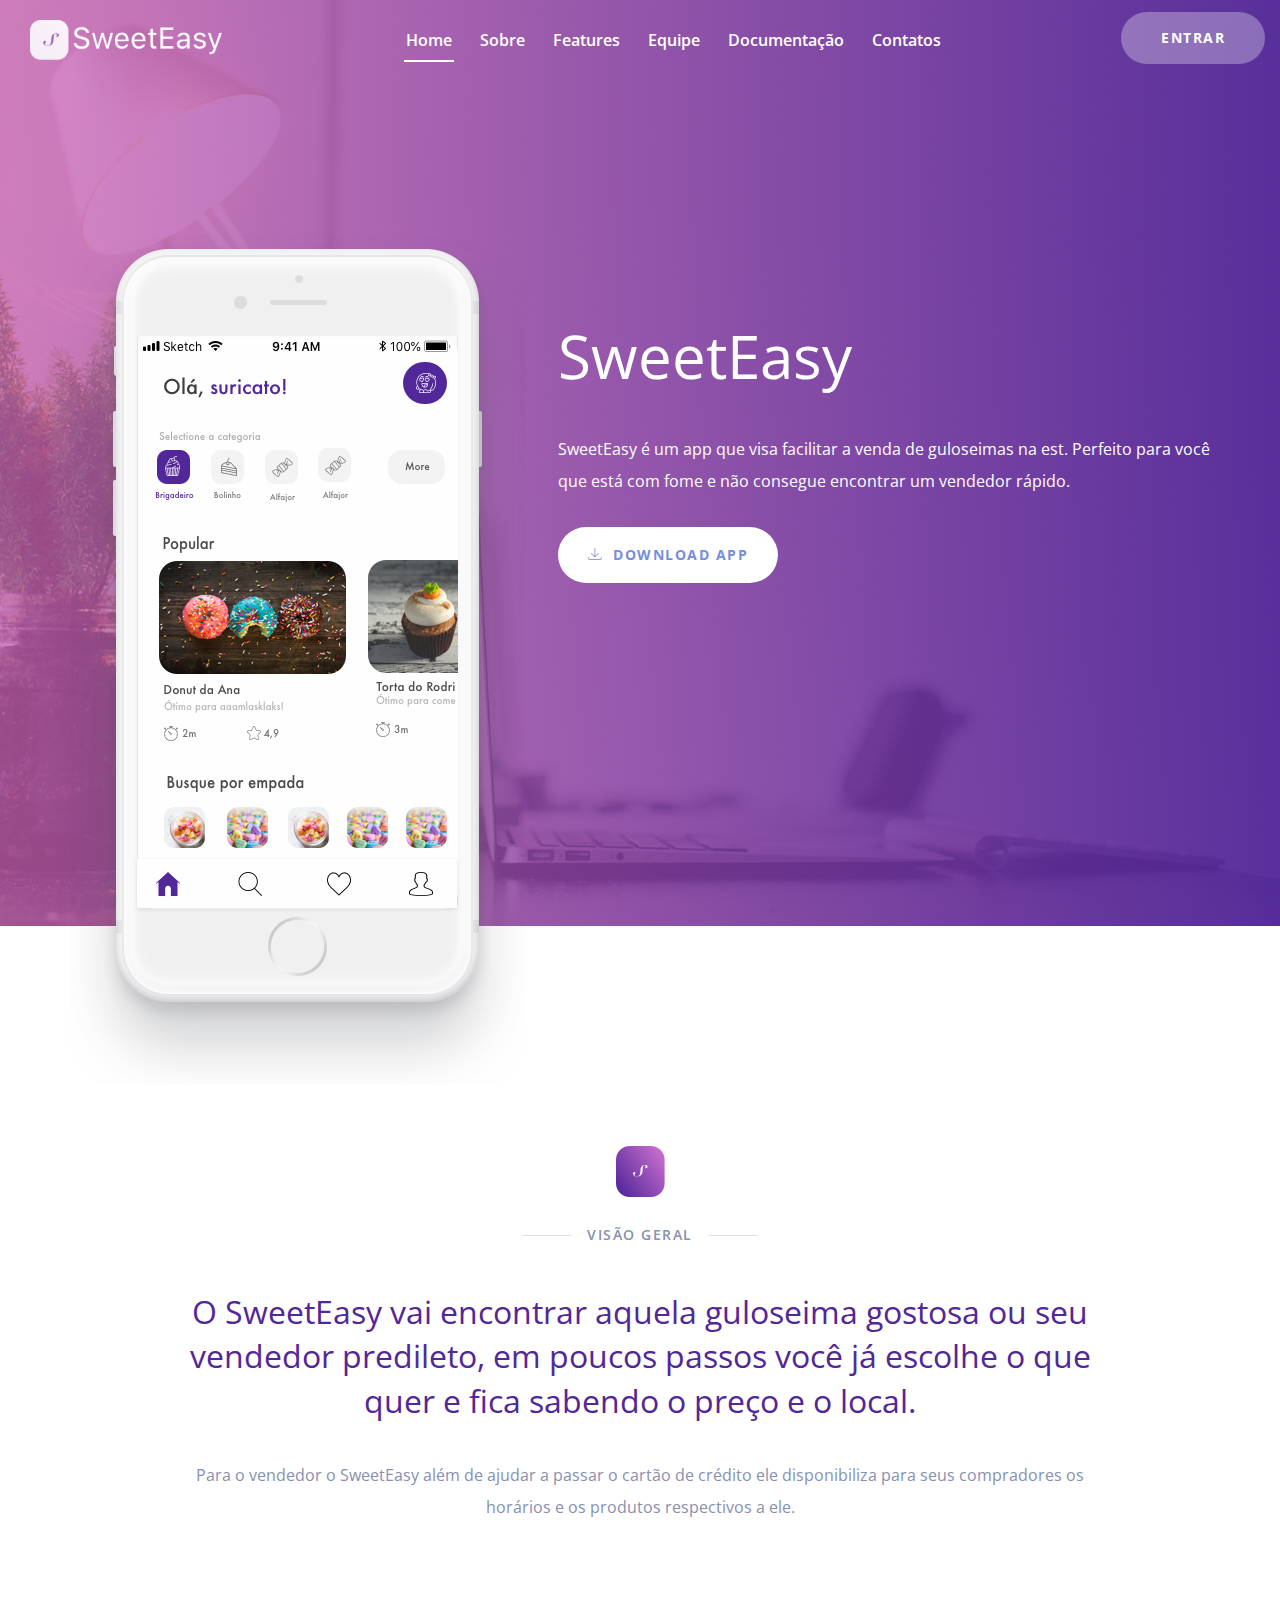
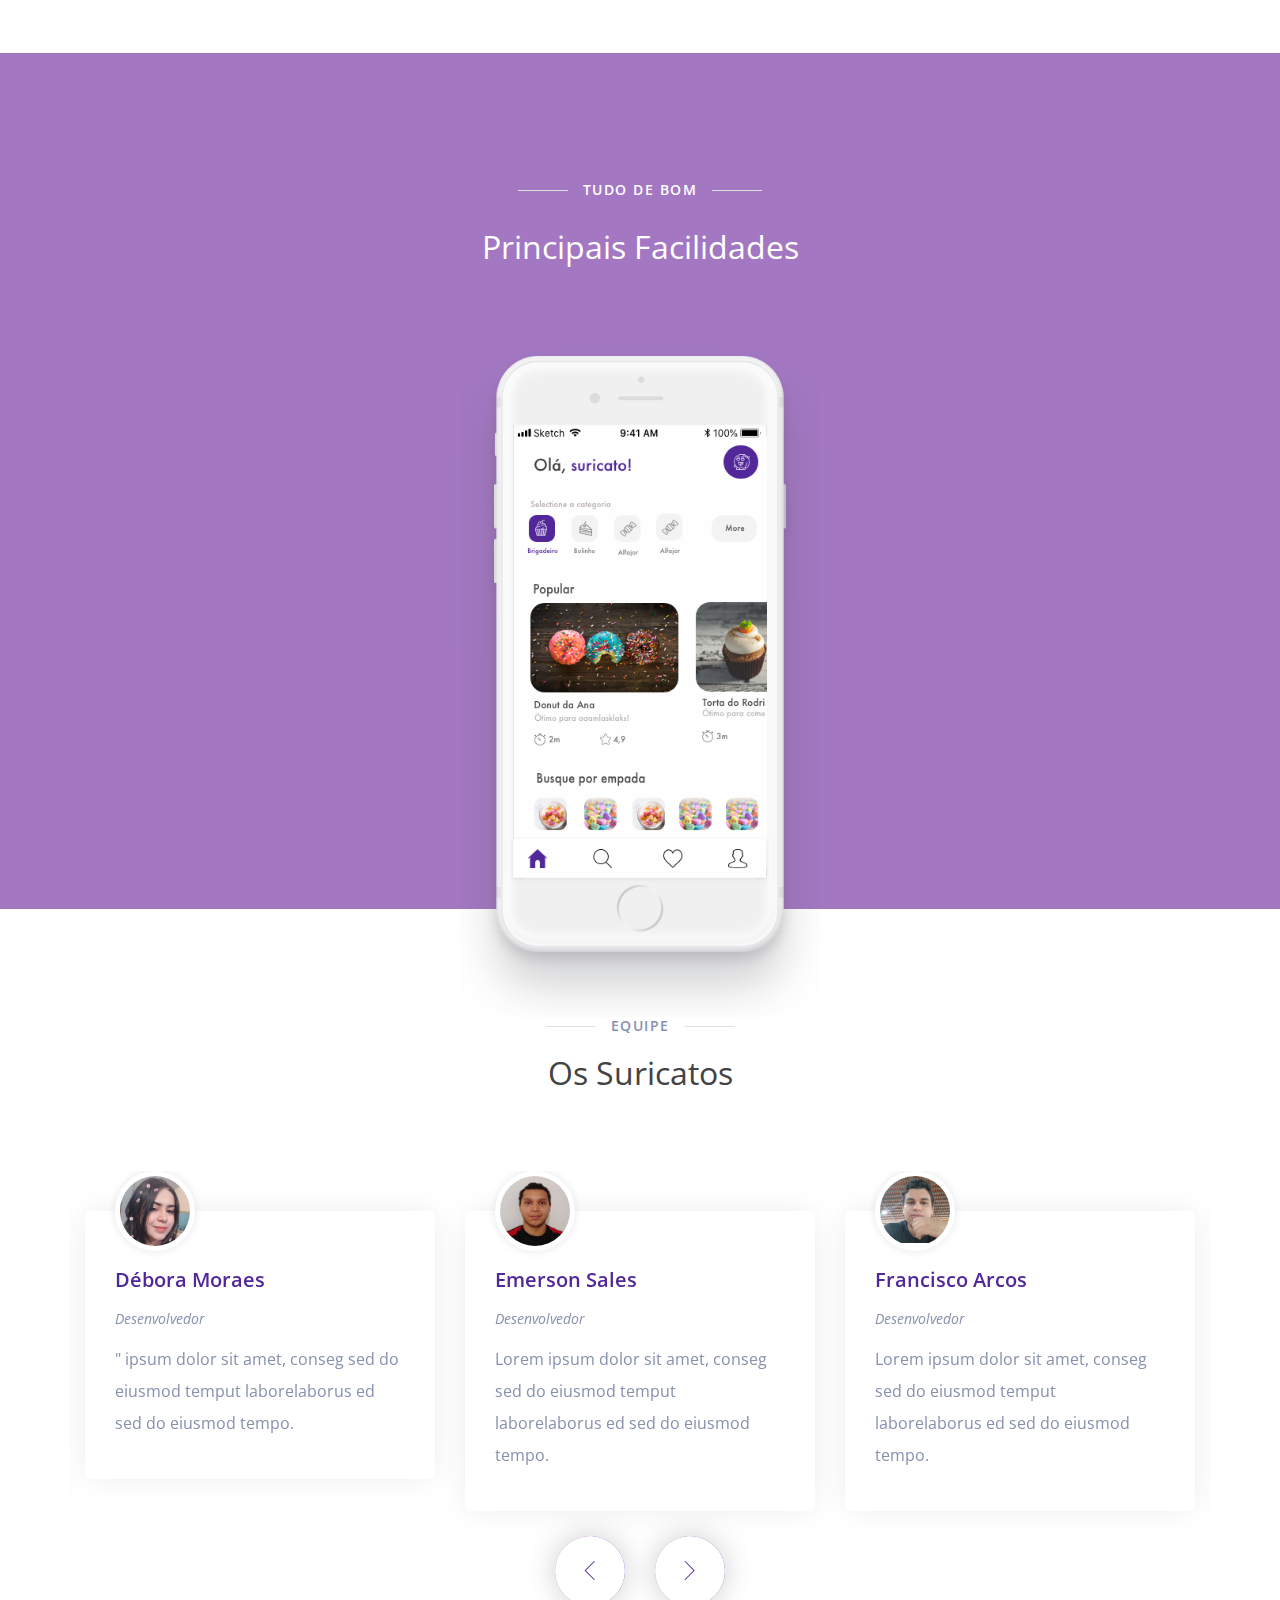
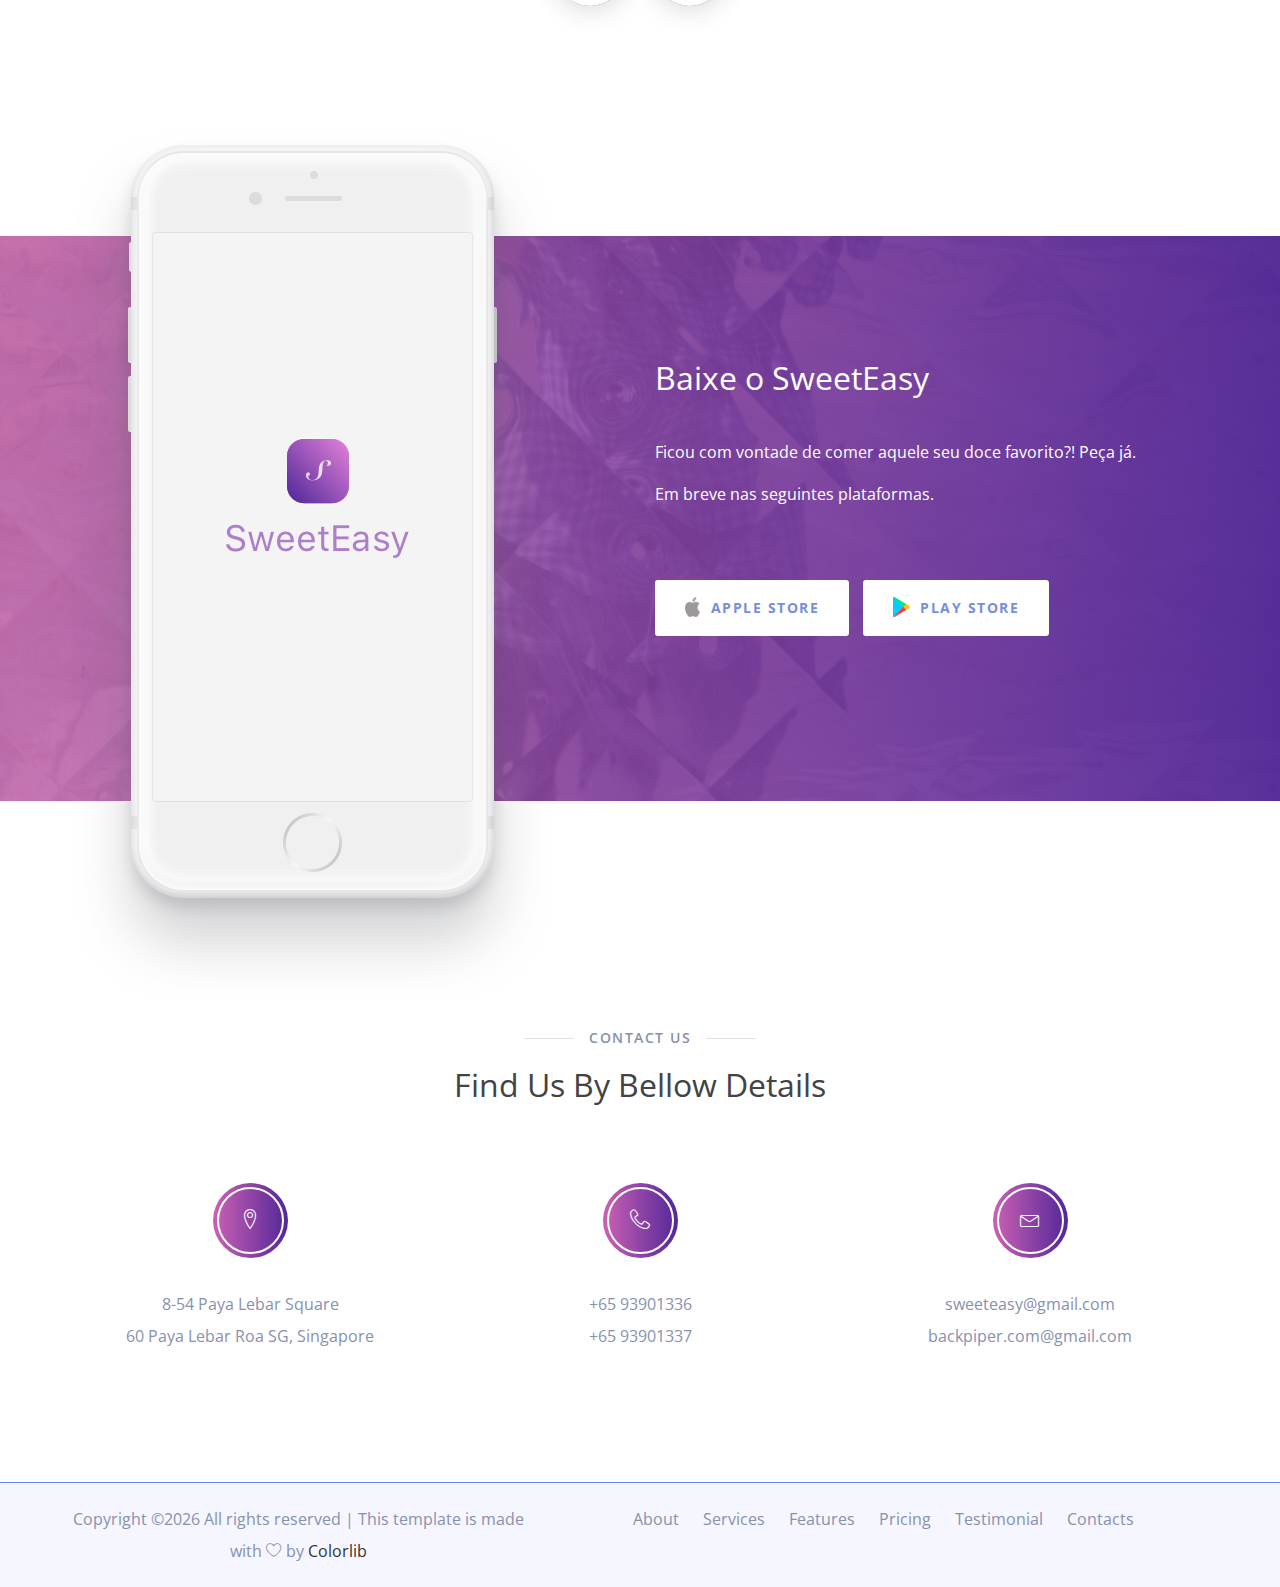
==== commit eea20075: "Add image (equipe" ====
--- a/index.html
+++ b/index.html
@@ -206,7 +206,7 @@
                             </div>
                             <h4>Débora Moraes</h4>
                             <h6 class="position">Desenvolvedor</h6>
-                            <p>Lorem ipsum dolor sit amet, conseg sed do eiusmod temput laborelaborus ed sed do eiusmod tempo.</p>
+                            <p>" ipsum dolor sit amet, conseg sed do eiusmod temput laborelaborus ed sed do eiusmod tempo.</p>
                         </div>
                         <div class="team-box">
                             <div class="team-image">
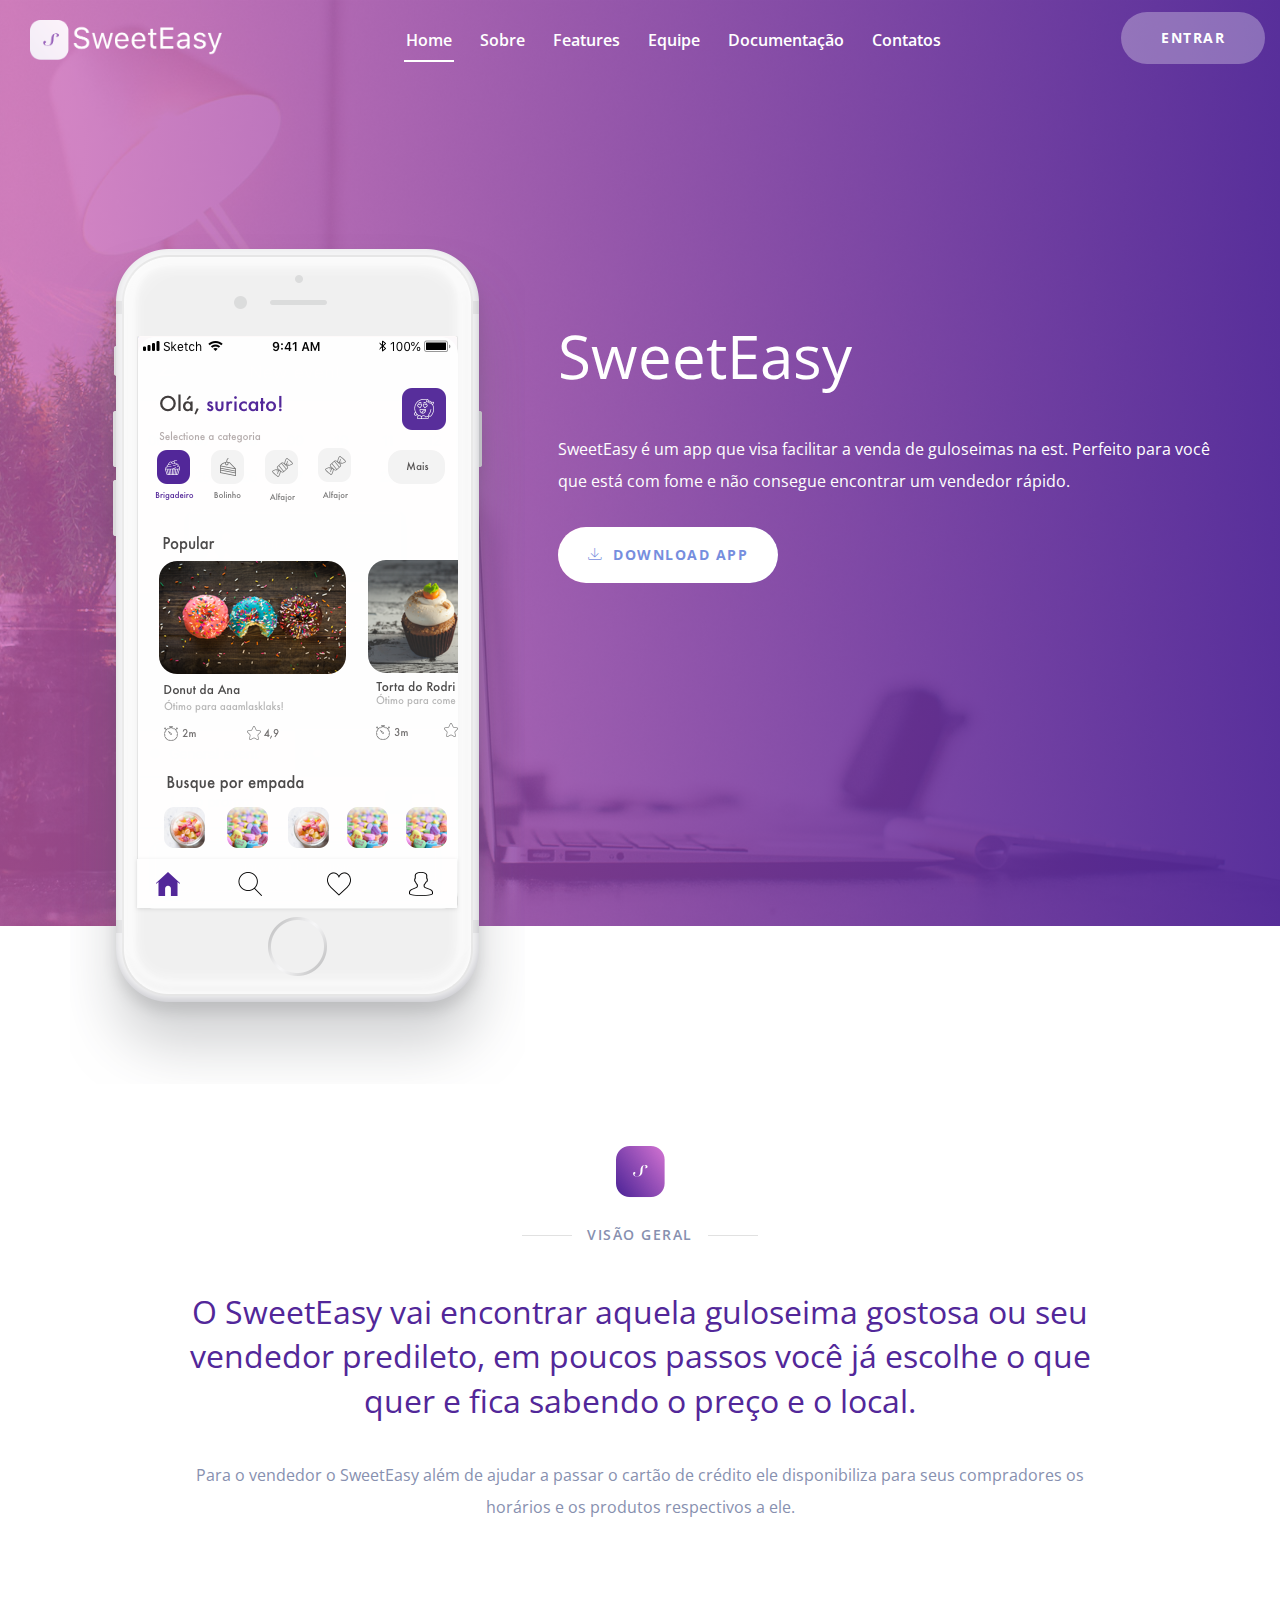
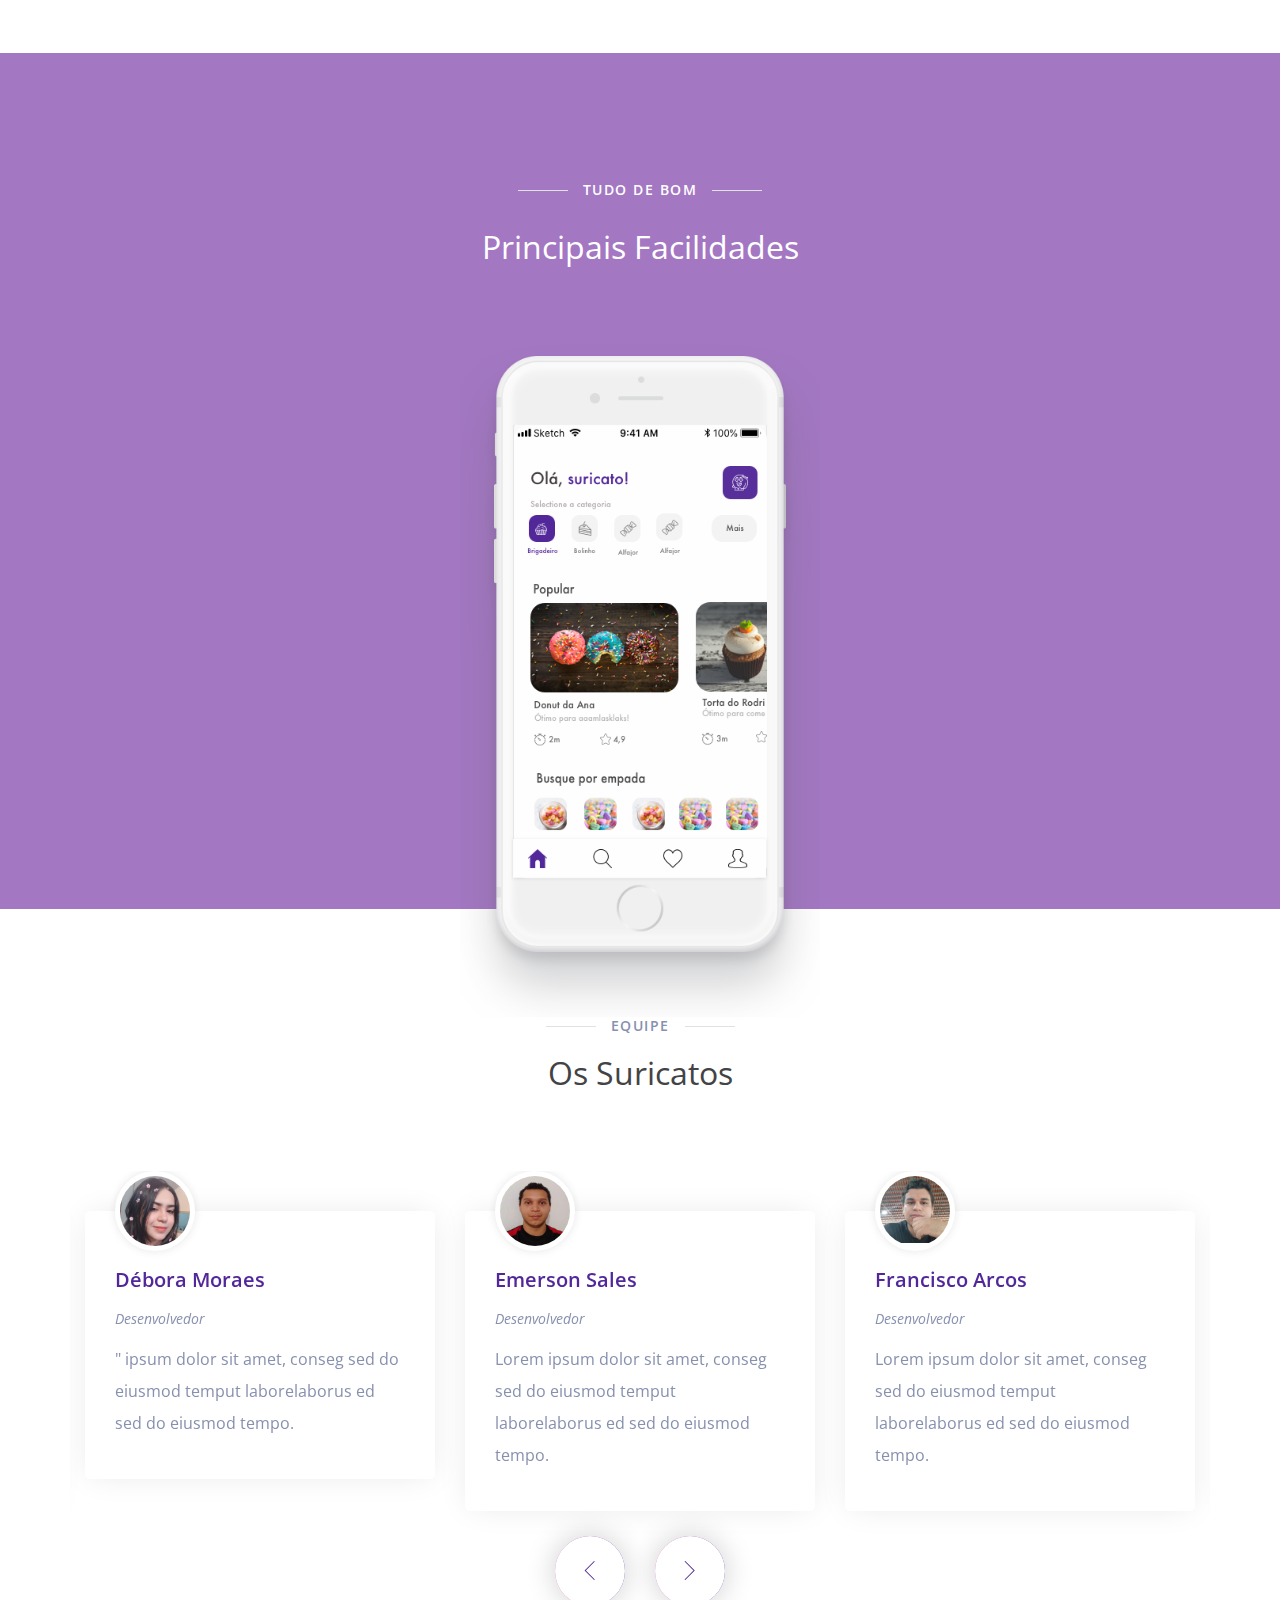
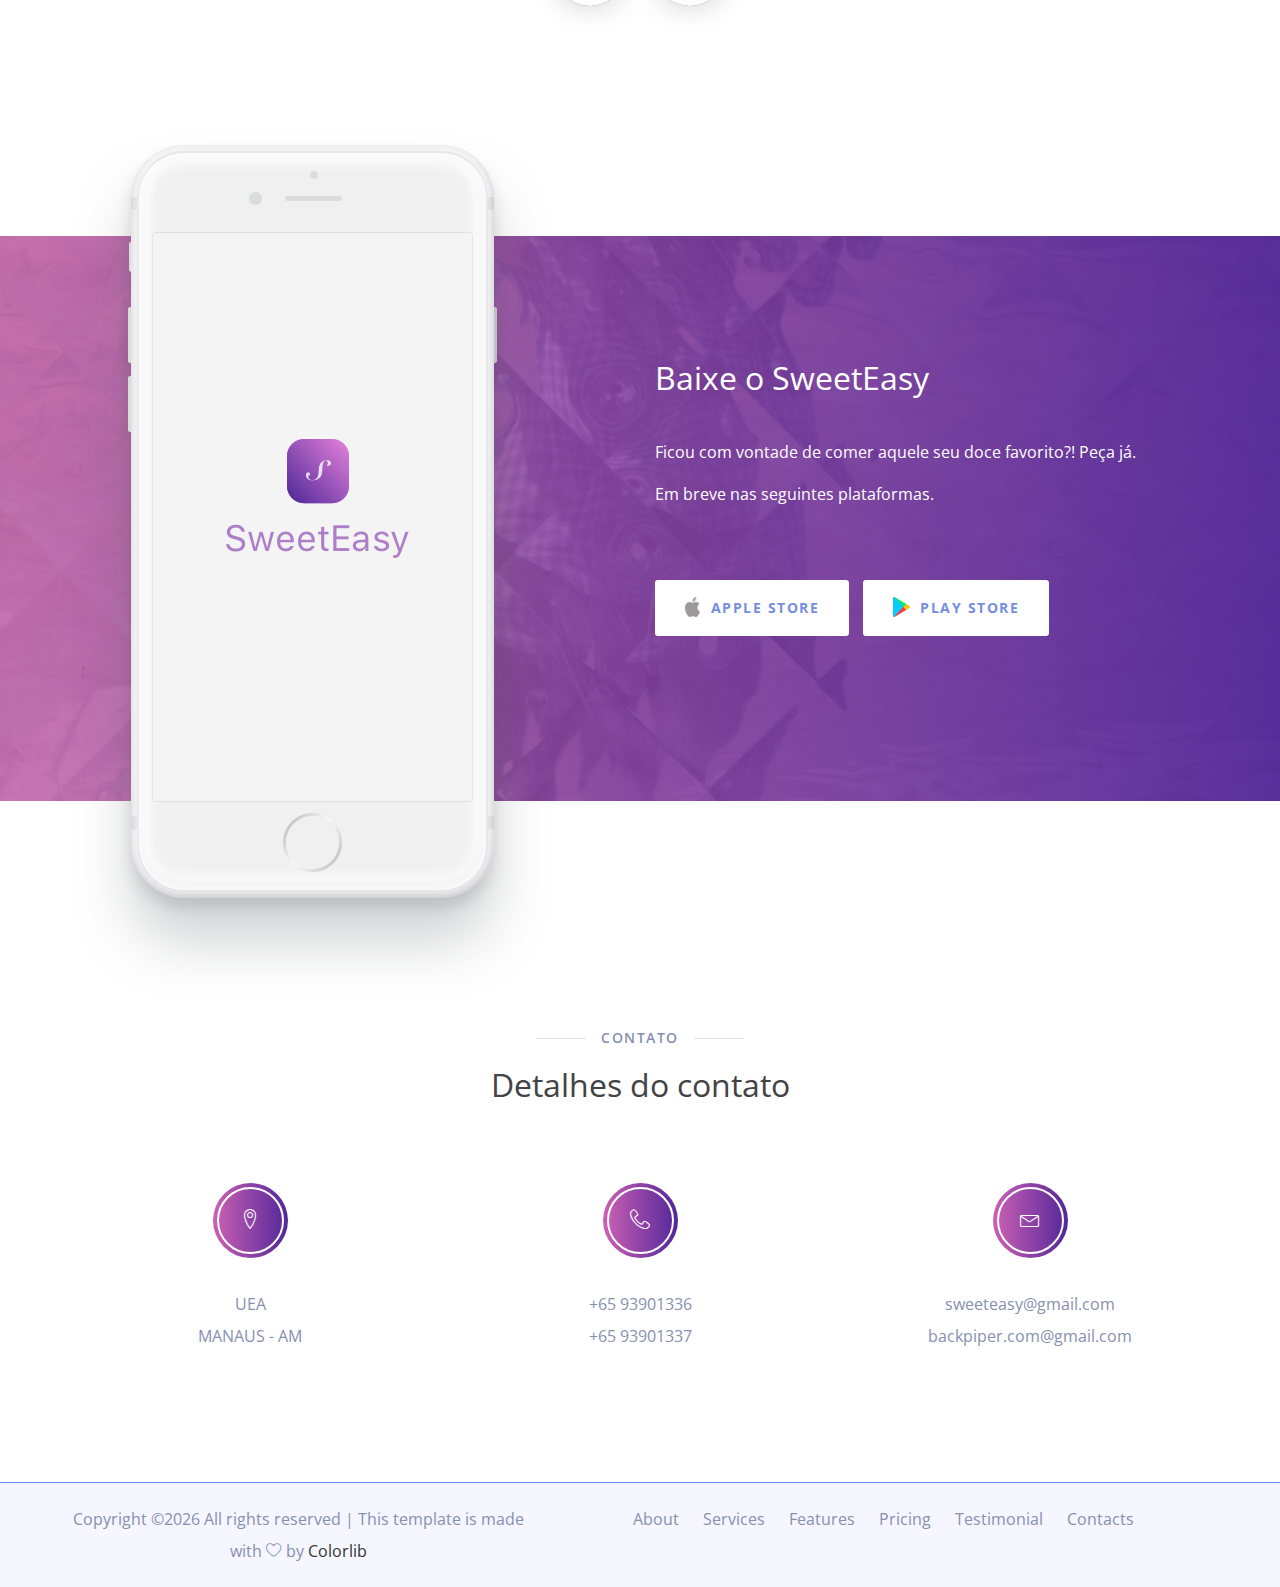
==== commit 03d9cf3c: "Images "mockup"" ====
--- a/index.html
+++ b/index.html
@@ -285,8 +285,8 @@
                 <div class="row">
                     <div class="col-xs-12">
                         <div class="page-title text-center">
-                            <h5 class="title">Contact US</h5>
-                            <h3 class="dark-color">Find Us By Bellow Details</h3>
+                            <h5 class="title">Contato</h5>
+                            <h3 class="dark-color">Detalhes do contato</h3>
                             <div class="space-60"></div>
                         </div>
                     </div>
@@ -297,7 +297,7 @@
                             <div class="box-icon">
                                 <span class="lnr lnr-map-marker"></span>
                             </div>
-                            <p>8-54 Paya Lebar Square <br /> 60 Paya Lebar Roa SG, Singapore</p>
+                            <p>UEA <br /> MANAUS - AM</p>
                         </div>
                         <div class="space-30 hidden visible-xs"></div>
                     </div>
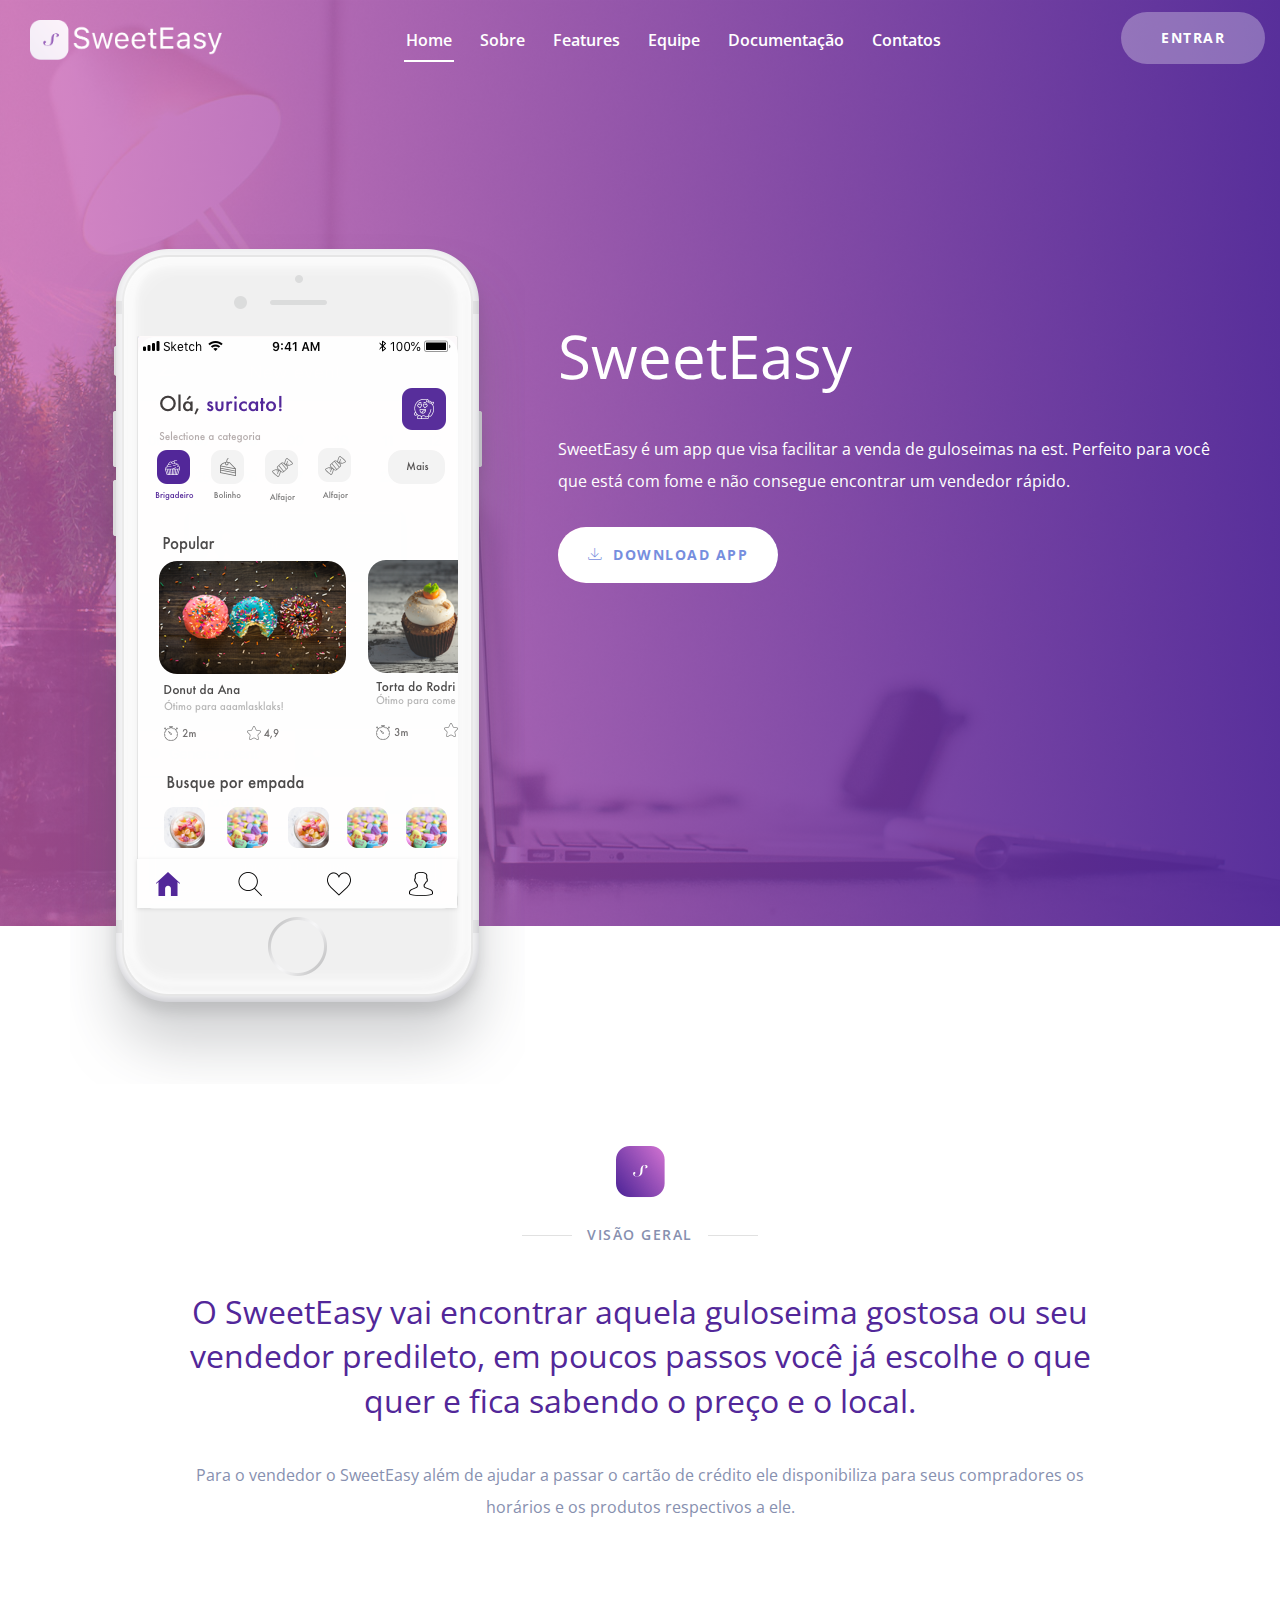
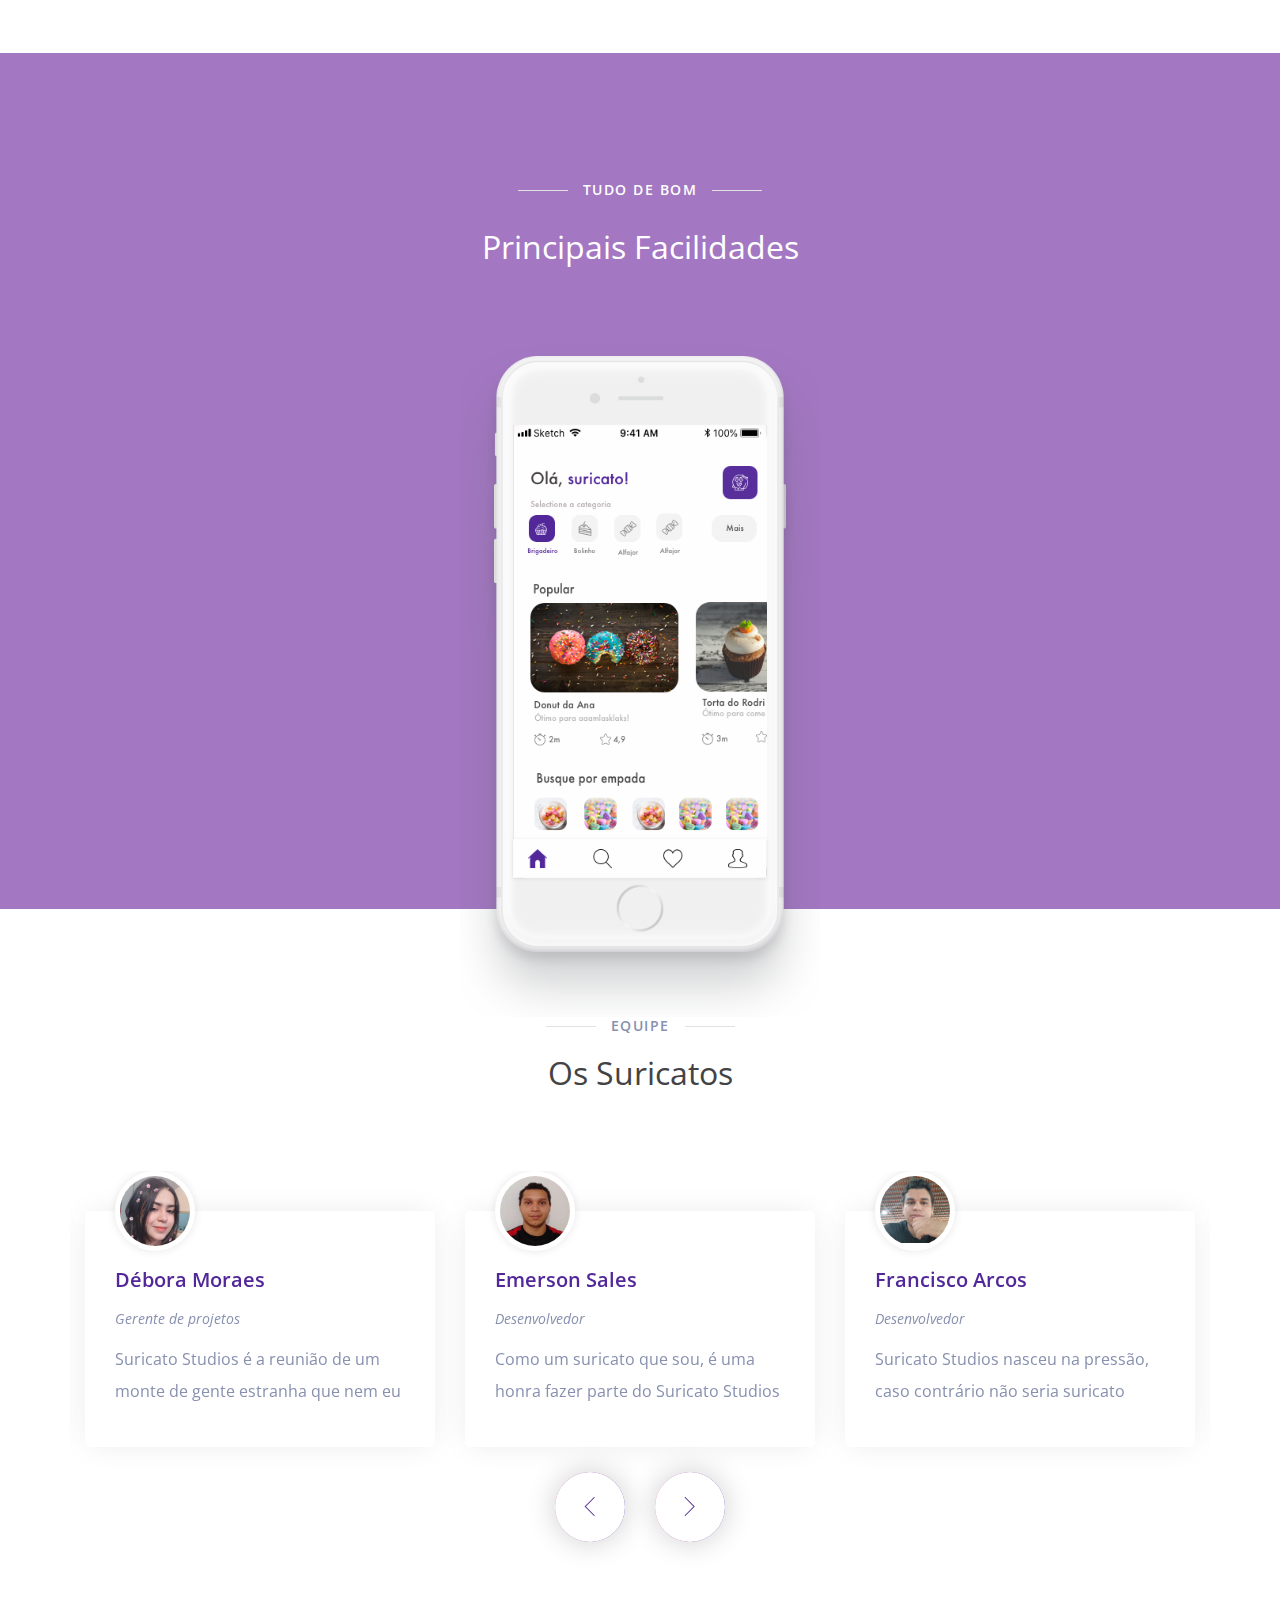
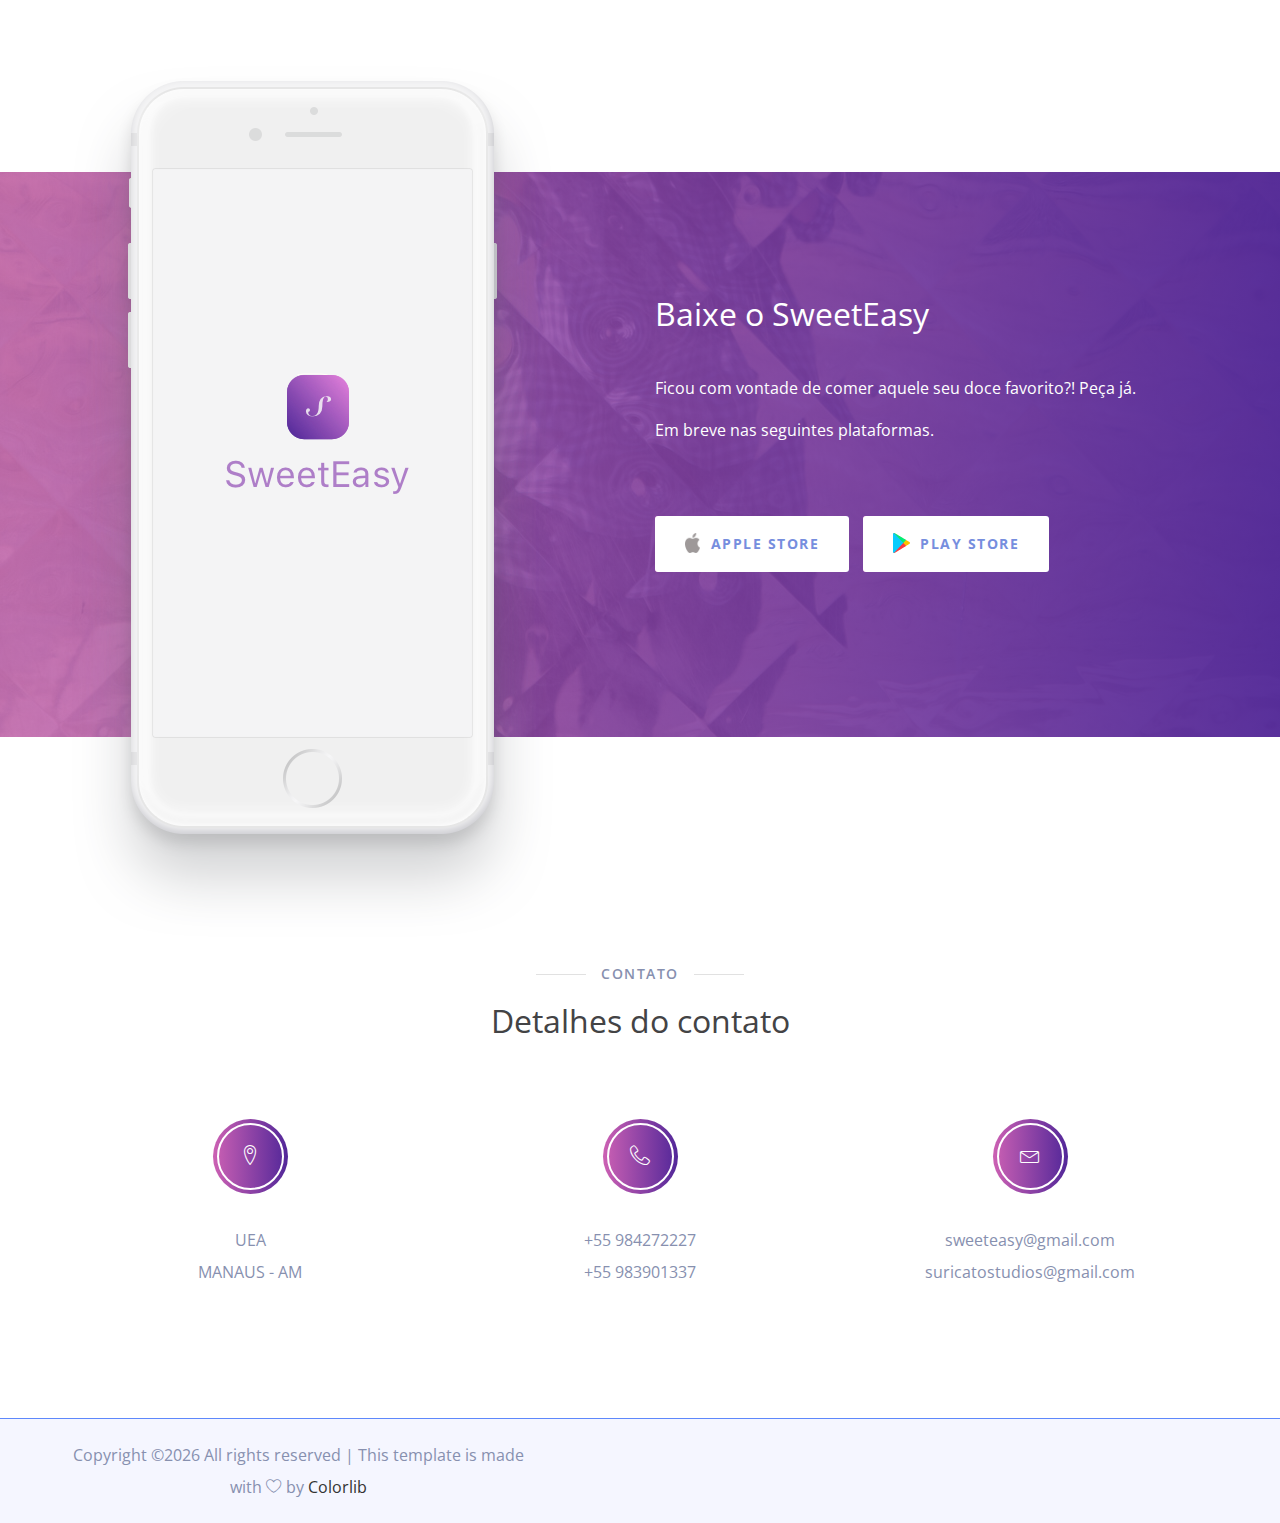
==== commit ce5b0376: "Changed description (team)" ====
--- a/index.html
+++ b/index.html
@@ -205,8 +205,8 @@
                                 <img src="images/debora.jpg" alt="">
                             </div>
                             <h4>Débora Moraes</h4>
-                            <h6 class="position">Desenvolvedor</h6>
-                            <p>" ipsum dolor sit amet, conseg sed do eiusmod temput laborelaborus ed sed do eiusmod tempo.</p>
+                            <h6 class="position">Gerente de projetos</h6>
+                            <p>Suricato Studios é a reunião de um monte de gente estranha que nem eu</p>
                         </div>
                         <div class="team-box">
                             <div class="team-image">
@@ -214,7 +214,7 @@
                             </div>
                             <h4>Emerson Sales</h4>
                             <h6 class="position">Desenvolvedor</h6>
-                            <p>Lorem ipsum dolor sit amet, conseg sed do eiusmod temput laborelaborus ed sed do eiusmod tempo.</p>
+                            <p> Como um suricato que sou, é uma honra fazer parte do Suricato Studios</p>
                         </div>
                         <div class="team-box">
                             <div class="team-image">
@@ -222,7 +222,7 @@
                             </div>
                             <h4>Francisco Arcos</h4>
                             <h6 class="position">Desenvolvedor</h6>
-                            <p>Lorem ipsum dolor sit amet, conseg sed do eiusmod temput laborelaborus ed sed do eiusmod tempo.</p>
+                            <p>Suricato Studios nasceu na pressão, caso contrário não seria suricato</p>
                         </div>
                         <div class="team-box">
                             <div class="team-image">
@@ -230,7 +230,7 @@
                             </div>
                             <h4>Lucyana Souza</h4>
                             <h6 class="position">Desenvolvedor</h6>
-                            <p>Lorem ipsum dolor sit amet, conseg sed do eiusmod temput laborelaborus ed sed do eiusmod tempo.</p>
+                            <p>Suricato Studios é a reunião dos melhores suricatos da uea</p>
                         </div>
                         <div class="team-box">
                             <div class="team-image">
@@ -238,7 +238,7 @@
                             </div>
                             <h4>Matheus Douglas</h4>
                             <h6 class="position">Desenvolvedor</h6>
-                            <p>Lorem ipsum dolor sit amet, conseg sed do eiusmod temput laborelaborus ed sed do eiusmod tempo.</p>
+                            <p>Ser um suricato foi a coisa mais louca que eu já fiz na minha vida</p>
                         </div>
                         <div class="team-box">
                             <div class="team-image">
@@ -246,7 +246,7 @@
                             </div>
                             <h4>Miguel Vanderlei</h4>
                             <h6 class="position">Desenvolvedor</h6>
-                            <p>Lorem ipsum dolor sit amet, conseg sed do eiusmod temput laborelaborus ed sed do eiusmod tempo.</p>
+                            <p>Encontrei um lugar onde eu posso ser eu mesmo. Um suricato com orgulho </p>
                         </div>
                     </div>
                 </div>
@@ -306,7 +306,7 @@
                             <div class="box-icon">
                                 <span class="lnr lnr-phone-handset"></span>
                             </div>
-                            <p>+65 93901336 <br /> +65 93901337</p>
+                            <p>+55 984272227 <br /> +55 983901337</p>
                         </div>
                         <div class="space-30 hidden visible-xs"></div>
                     </div>
@@ -315,7 +315,7 @@
                             <div class="box-icon">
                                 <span class="lnr lnr-envelope"></span>
                             </div>
-                            <p>sweeteasy@gmail.com <br /> backpiper.com@gmail.com
+                            <p>sweeteasy@gmail.com <br /> suricatostudios@gmail.com
                             </p>
                         </div>
                     </div>
@@ -335,12 +335,6 @@
                     <div class="col-xs-12 col-md-7">
                         <div class="footer-menu">
                             <ul>
-                                <li><a href="#">About</a></li>
-                                <li><a href="#">Services</a></li>
-                                <li><a href="#">Features</a></li>
-                                <li><a href="#">Pricing</a></li>
-                                <li><a href="#">Testimonial</a></li>
-                                <li><a href="#">Contacts</a></li>
                             </ul>
                         </div>
                     </div>
